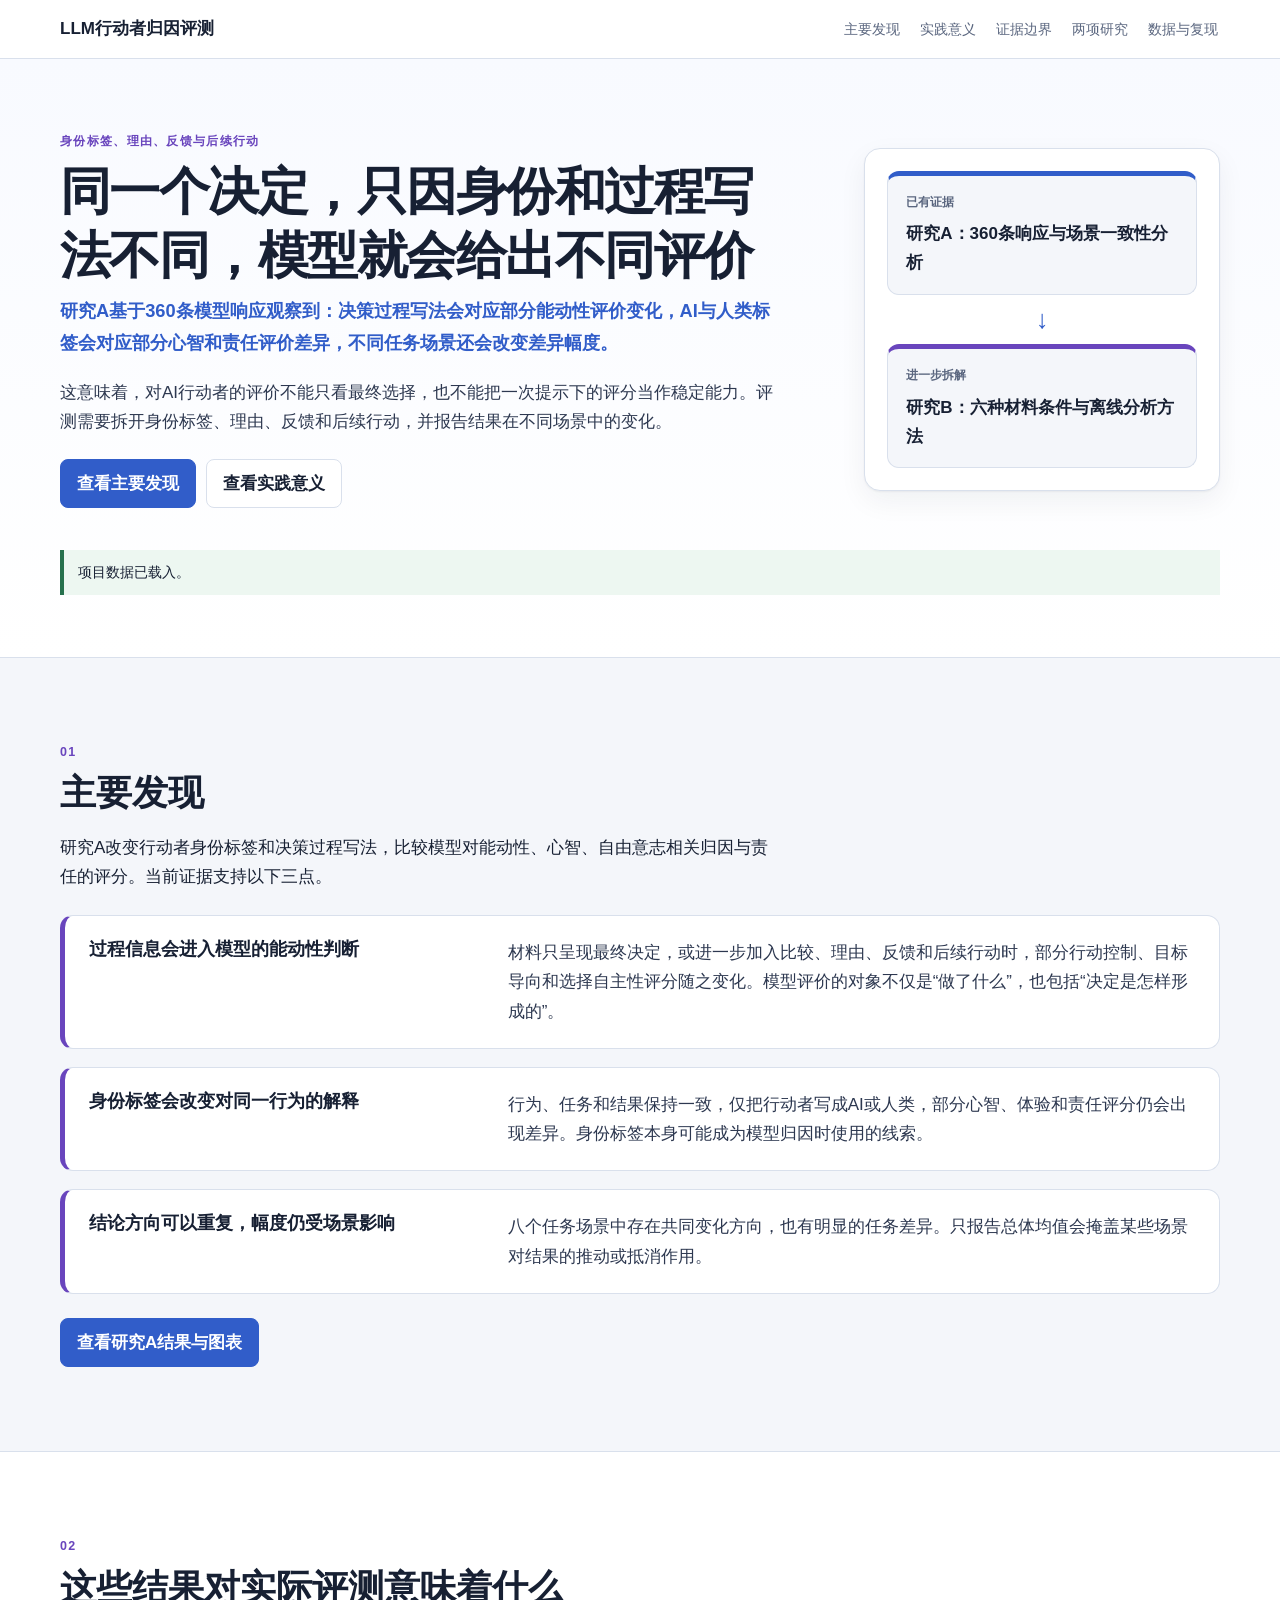
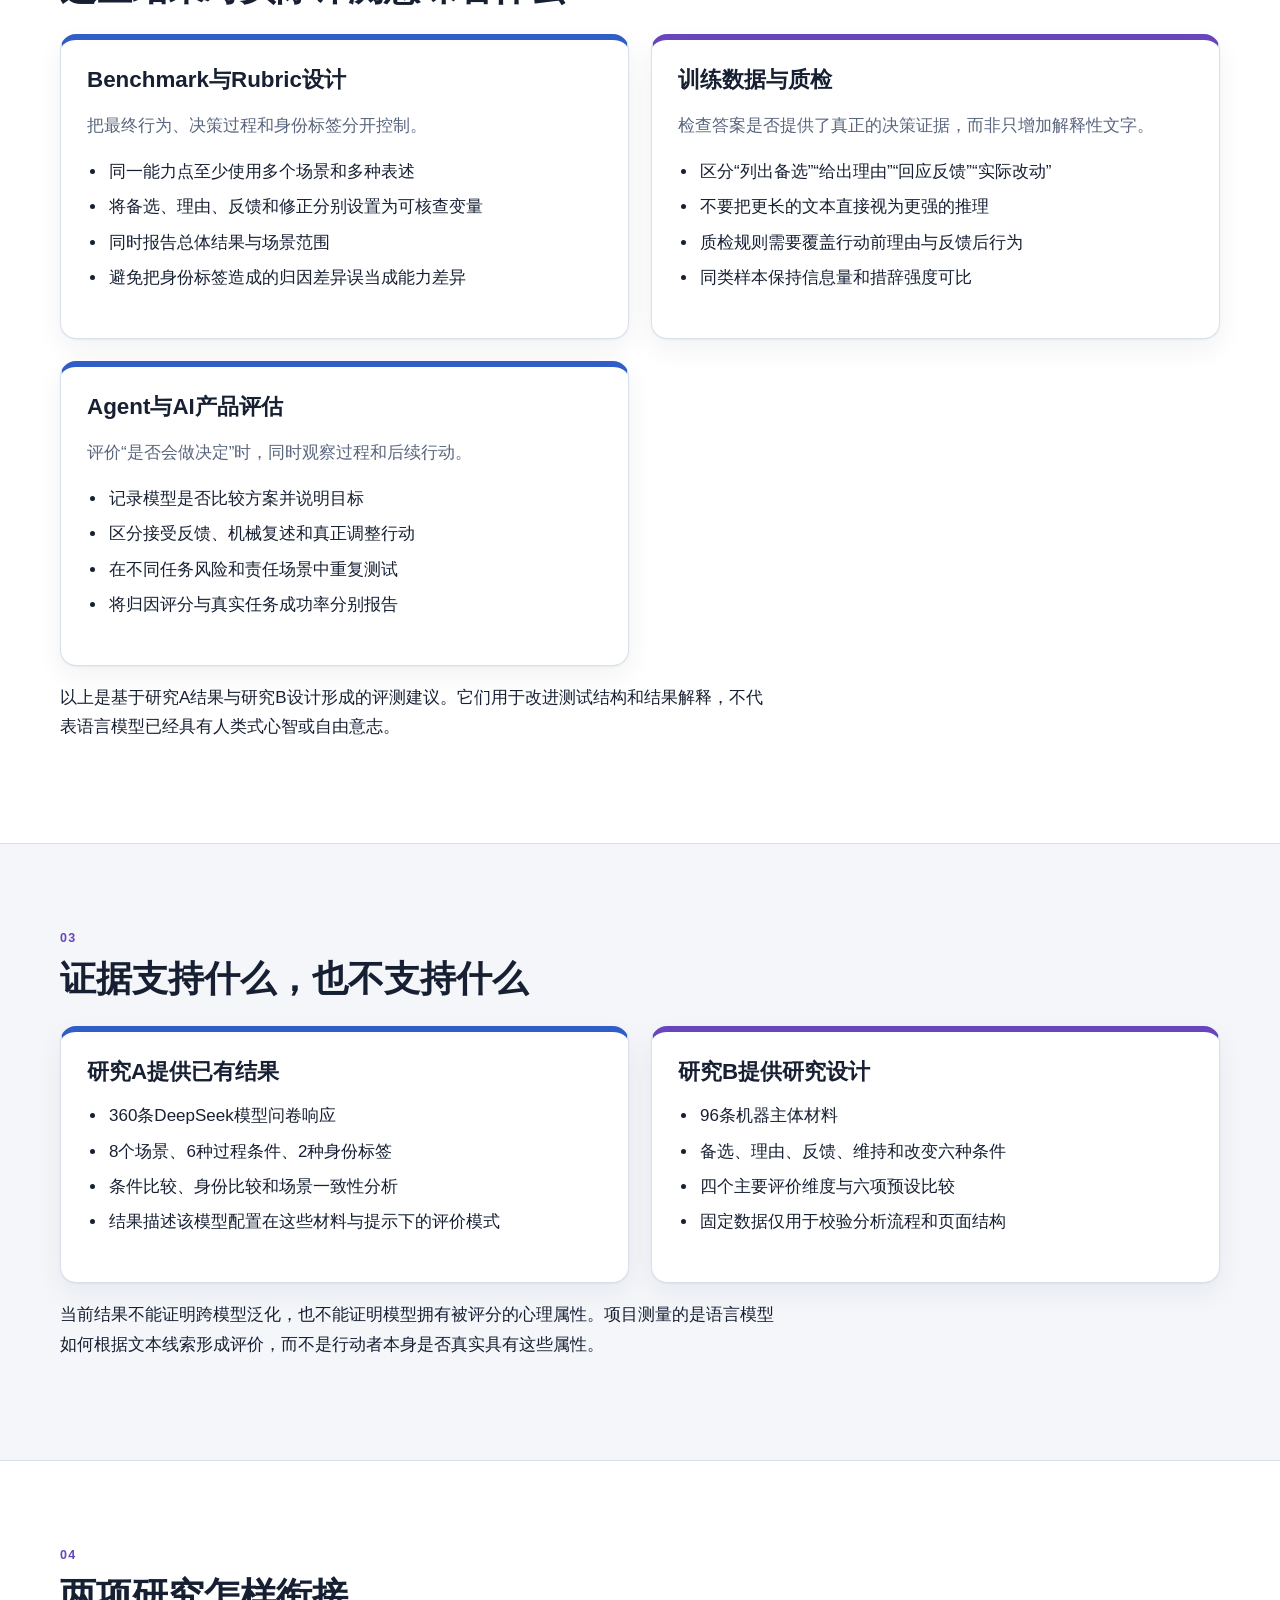
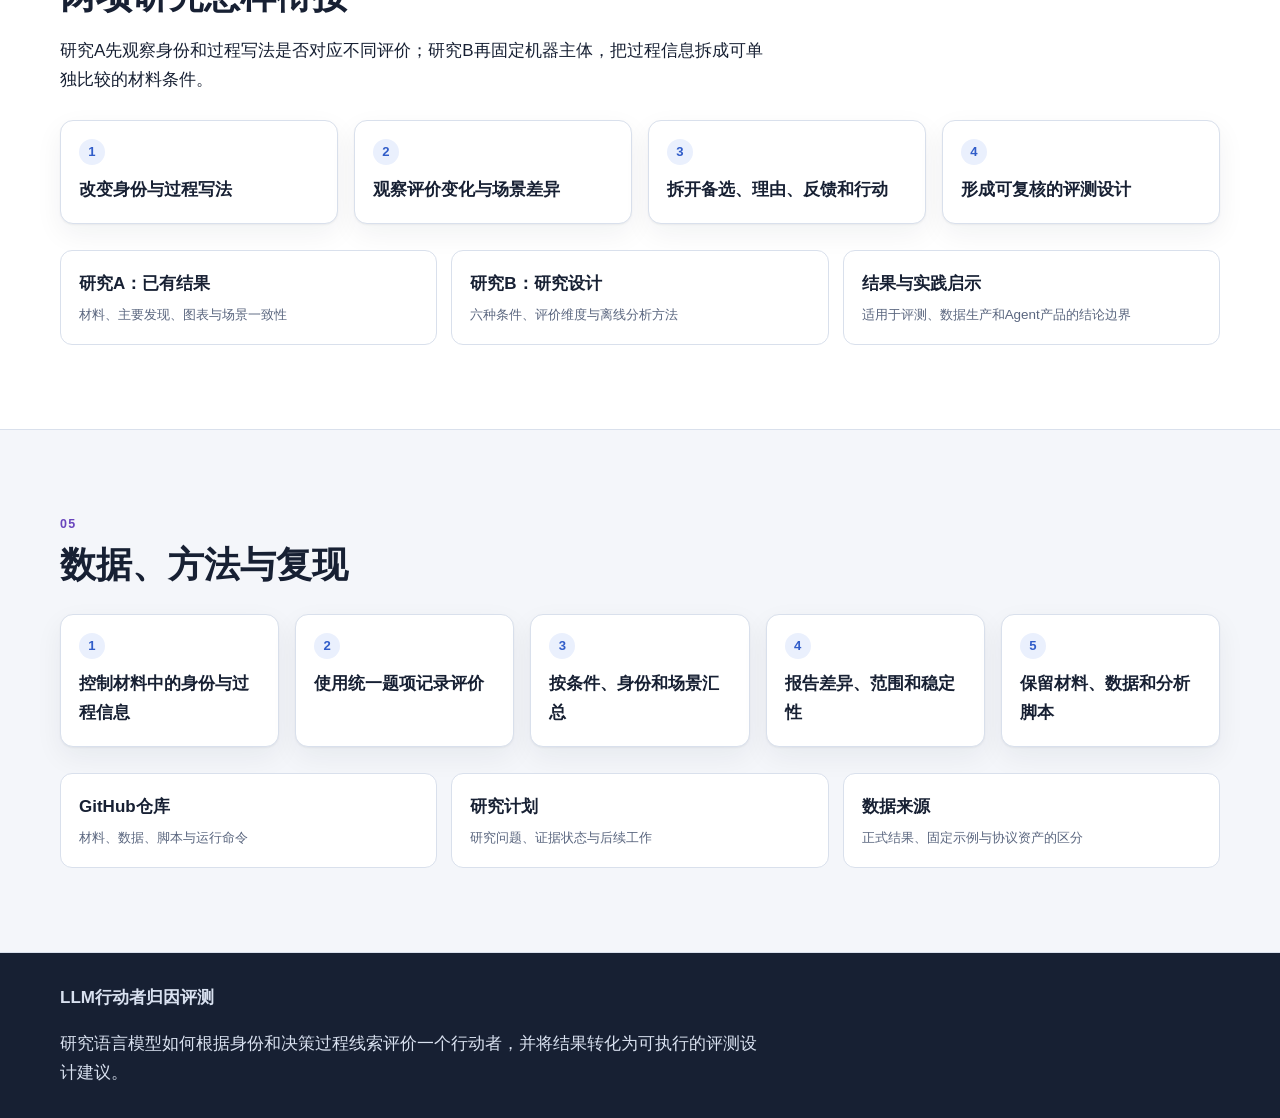
==== site/index.html @ 2ae37ba5 "refactor: lead public overview with findings and practical implications" ====
<!DOCTYPE html>
<html lang="zh-CN">
<head>
  <meta charset="utf-8" />
  <meta name="viewport" content="width=device-width, initial-scale=1" />
  <title>LLM行动者归因评测</title>
  <meta name="description" content="身份标签和决策过程写法如何改变语言模型对能动性、心智与责任的评价，以及这些变化对评测设计意味着什么。" />
  <link rel="canonical" href="https://sherlock0717.github.io/llm-attribution-behavior-evaluation/" />
  <meta property="og:type" content="website" />
  <meta property="og:title" content="LLM行动者归因评测" />
  <meta property="og:description" content="身份标签和决策过程写法会改变模型对同一决定的评价。项目进一步说明这些变化对Benchmark、数据生产和AI产品评测的意义。" />
  <meta property="og:url" content="https://sherlock0717.github.io/llm-attribution-behavior-evaluation/" />
  <link rel="stylesheet" href="assets/css/site.css" />
</head>
<body>
  <a class="skip-link" href="#main">跳到主要内容</a>
  <header class="site-header">
    <div class="wrap header-inner">
      <a class="brand" href="#overview">LLM行动者归因评测</a>
      <button class="nav-toggle" type="button" aria-expanded="false" aria-controls="site-nav-list" aria-label="展开导航"><span></span></button>
      <nav class="site-nav" aria-label="主导航">
        <ul id="site-nav-list">
          <li><a href="#findings">主要发现</a></li>
          <li><a href="#implications">实践意义</a></li>
          <li><a href="#evidence">证据边界</a></li>
          <li><a href="#studies">两项研究</a></li>
          <li><a href="#methods">数据与复现</a></li>
        </ul>
      </nav>
    </div>
  </header>

  <main id="main">
    <section id="overview" class="hero">
      <div class="wrap hero-grid">
        <div class="hero-copy">
          <p class="eyebrow">身份标签、理由、反馈与后续行动</p>
          <h1>同一个决定，只因身份和过程写法不同，模型就会给出不同评价</h1>
          <p class="subtitle">研究A基于360条模型响应观察到：决策过程写法会对应部分能动性评价变化，AI与人类标签会对应部分心智和责任评价差异，不同任务场景还会改变差异幅度。</p>
          <p class="hero-intro">这意味着，对AI行动者的评价不能只看最终选择，也不能把一次提示下的评分当作稳定能力。评测需要拆开身份标签、理由、反馈和后续行动，并报告结果在不同场景中的变化。</p>
          <div class="actions">
            <a class="btn primary" href="#findings">查看主要发现</a>
            <a class="btn" href="#implications">查看实践意义</a>
          </div>
        </div>
        <aside class="research-bridge" aria-label="证据与设计的关系">
          <div class="bridge-node bridge-a">
            <span>已有证据</span>
            <strong>研究A：360条响应与场景一致性分析</strong>
          </div>
          <span class="bridge-arrow" aria-hidden="true">↓</span>
          <div class="bridge-node bridge-b">
            <span>进一步拆解</span>
            <strong>研究B：六种材料条件与离线分析方法</strong>
          </div>
        </aside>
        <div id="loadStatus" class="load-status" role="status" aria-live="polite">正在载入项目数据……</div>
      </div>
    </section>

    <section id="findings" class="section soft">
      <div class="wrap">
        <p class="section-index">01</p>
        <h2>主要发现</h2>
        <p class="reading">研究A改变行动者身份标签和决策过程写法，比较模型对能动性、心智、自由意志相关归因与责任的评分。当前证据支持以下三点。</p>
        <div class="finding-list">
          <article class="finding-block">
            <h3>过程信息会进入模型的能动性判断</h3>
            <p>材料只呈现最终决定，或进一步加入比较、理由、反馈和后续行动时，部分行动控制、目标导向和选择自主性评分随之变化。模型评价的对象不仅是“做了什么”，也包括“决定是怎样形成的”。</p>
          </article>
          <article class="finding-block">
            <h3>身份标签会改变对同一行为的解释</h3>
            <p>行为、任务和结果保持一致，仅把行动者写成AI或人类，部分心智、体验和责任评分仍会出现差异。身份标签本身可能成为模型归因时使用的线索。</p>
          </article>
          <article class="finding-block">
            <h3>结论方向可以重复，幅度仍受场景影响</h3>
            <p>八个任务场景中存在共同变化方向，也有明显的任务差异。只报告总体均值会掩盖某些场景对结果的推动或抵消作用。</p>
          </article>
        </div>
        <div class="actions">
          <a class="btn primary" href="identity-process-attribution-baseline/">查看研究A结果与图表</a>
        </div>
      </div>
    </section>

    <section id="implications" class="section">
      <div class="wrap">
        <p class="section-index">02</p>
        <h2>这些结果对实际评测意味着什么</h2>
        <div class="study-grid">
          <article class="study-card study-a">
            <h3>Benchmark与Rubric设计</h3>
            <p class="study-question">把最终行为、决策过程和身份标签分开控制。</p>
            <ul class="study-facts-list">
              <li>同一能力点至少使用多个场景和多种表述</li>
              <li>将备选、理由、反馈和修正分别设置为可核查变量</li>
              <li>同时报告总体结果与场景范围</li>
              <li>避免把身份标签造成的归因差异误当成能力差异</li>
            </ul>
          </article>

          <article class="study-card study-b">
            <h3>训练数据与质检</h3>
            <p class="study-question">检查答案是否提供了真正的决策证据，而非只增加解释性文字。</p>
            <ul class="study-facts-list">
              <li>区分“列出备选”“给出理由”“回应反馈”“实际改动”</li>
              <li>不要把更长的文本直接视为更强的推理</li>
              <li>质检规则需要覆盖行动前理由与反馈后行为</li>
              <li>同类样本保持信息量和措辞强度可比</li>
            </ul>
          </article>

          <article class="study-card study-a">
            <h3>Agent与AI产品评估</h3>
            <p class="study-question">评价“是否会做决定”时，同时观察过程和后续行动。</p>
            <ul class="study-facts-list">
              <li>记录模型是否比较方案并说明目标</li>
              <li>区分接受反馈、机械复述和真正调整行动</li>
              <li>在不同任务风险和责任场景中重复测试</li>
              <li>将归因评分与真实任务成功率分别报告</li>
            </ul>
          </article>
        </div>
        <p class="reading">以上是基于研究A结果与研究B设计形成的评测建议。它们用于改进测试结构和结果解释，不代表语言模型已经具有人类式心智或自由意志。</p>
      </div>
    </section>

    <section id="evidence" class="section soft">
      <div class="wrap">
        <p class="section-index">03</p>
        <h2>证据支持什么，也不支持什么</h2>
        <div class="study-grid">
          <article class="study-card study-a">
            <h3>研究A提供已有结果</h3>
            <ul class="study-facts-list">
              <li>360条DeepSeek模型问卷响应</li>
              <li>8个场景、6种过程条件、2种身份标签</li>
              <li>条件比较、身份比较和场景一致性分析</li>
              <li>结果描述该模型配置在这些材料与提示下的评价模式</li>
            </ul>
          </article>
          <article class="study-card study-b">
            <h3>研究B提供研究设计</h3>
            <ul class="study-facts-list">
              <li>96条机器主体材料</li>
              <li>备选、理由、反馈、维持和改变六种条件</li>
              <li>四个主要评价维度与六项预设比较</li>
              <li>固定数据仅用于校验分析流程和页面结构</li>
            </ul>
          </article>
        </div>
        <p class="reading">当前结果不能证明跨模型泛化，也不能证明模型拥有被评分的心理属性。项目测量的是语言模型如何根据文本线索形成评价，而不是行动者本身是否真实具有这些属性。</p>
      </div>
    </section>

    <section id="studies" class="section">
      <div class="wrap">
        <p class="section-index">04</p>
        <h2>两项研究怎样衔接</h2>
        <p class="reading">研究A先观察身份和过程写法是否对应不同评价；研究B再固定机器主体，把过程信息拆成可单独比较的材料条件。</p>
        <ol class="story-flow" aria-label="两项研究的关系">
          <li><span class="flow-step">1</span><p>改变身份与过程写法</p></li>
          <li><span class="flow-step">2</span><p>观察评价变化与场景差异</p></li>
          <li><span class="flow-step">3</span><p>拆开备选、理由、反馈和行动</p></li>
          <li><span class="flow-step">4</span><p>形成可复核的评测设计</p></li>
        </ol>
        <div class="entry-grid">
          <a href="identity-process-attribution-baseline/"><strong>研究A：已有结果</strong><span>材料、主要发现、图表与场景一致性</span></a>
          <a href="machine-decision-process-attribution/"><strong>研究B：研究设计</strong><span>六种条件、评价维度与离线分析方法</span></a>
          <a href="https://github.com/sherlock0717/llm-attribution-behavior-evaluation/blob/main/docs/RESULTS_AND_PRACTICAL_IMPLICATIONS.md"><strong>结果与实践启示</strong><span>适用于评测、数据生产和Agent产品的结论边界</span></a>
        </div>
      </div>
    </section>

    <section id="methods" class="section soft">
      <div class="wrap">
        <p class="section-index">05</p>
        <h2>数据、方法与复现</h2>
        <ol class="analysis-pipeline" aria-label="从材料到结果">
          <li><span class="flow-step">1</span><p>控制材料中的身份与过程信息</p></li>
          <li><span class="flow-step">2</span><p>使用统一题项记录评价</p></li>
          <li><span class="flow-step">3</span><p>按条件、身份和场景汇总</p></li>
          <li><span class="flow-step">4</span><p>报告差异、范围和稳定性</p></li>
          <li><span class="flow-step">5</span><p>保留材料、数据和分析脚本</p></li>
        </ol>
        <div class="entry-grid">
          <a href="https://github.com/sherlock0717/llm-attribution-behavior-evaluation"><strong>GitHub仓库</strong><span>材料、数据、脚本与运行命令</span></a>
          <a href="https://github.com/sherlock0717/llm-attribution-behavior-evaluation/blob/main/docs/RESEARCH_PROGRAM.md"><strong>研究计划</strong><span>研究问题、证据状态与后续工作</span></a>
          <a href="https://github.com/sherlock0717/llm-attribution-behavior-evaluation/blob/main/docs/data_provenance.yaml"><strong>数据来源</strong><span>正式结果、固定示例与协议资产的区分</span></a>
        </div>
      </div>
    </section>
  </main>

  <footer class="site-footer">
    <div class="wrap"><strong>LLM行动者归因评测</strong><p>研究语言模型如何根据身份和决策过程线索评价一个行动者，并将结果转化为可执行的评测设计建议。</p></div>
  </footer>
  <script src="assets/js/site.js" defer></script>
</body>
</html>
---- site/assets/css/site.css ----
:root {
  --page: 1160px;
  --reading: 76ch;
  --bg: #ffffff;
  --soft: #f4f6fa;
  --deep: #e9eef8;
  --surface: #ffffff;
  --text: #172033;
  --muted: #5a667f;
  --border: #d9e0ec;
  --accent: #315dc9;
  --accent-soft: #eaf0fd;
  --research: #6945bd;
  --research-soft: #f0ecfb;
  --engineering: #18715a;
  --ok: #26714d;
  --warn: #8a5b00;
  --shadow: 0 1px 2px rgba(18, 27, 45, .05), 0 10px 28px rgba(18, 27, 45, .06);
}

* { box-sizing: border-box; }
html { scroll-behavior: smooth; scroll-padding-top: 68px; }
body { margin: 0; color: var(--text); background: var(--bg); font-family: -apple-system, BlinkMacSystemFont, "Segoe UI", "Microsoft YaHei", sans-serif; font-size: 17px; line-height: 1.72; overflow-wrap: break-word; }
a { color: var(--accent); }
h1, h2, h3 { line-height: 1.24; }
h2 { margin: 0 0 16px; font-size: clamp(1.75rem, 3vw, 2.25rem); }
h3 { margin: 0 0 8px; }
code { font-family: ui-monospace, SFMono-Regular, Consolas, monospace; }
.wrap { width: min(var(--page), calc(100% - 48px)); margin: 0 auto; }
.reading { max-width: var(--reading); }
.skip-link { position: absolute; left: -999px; top: 0; z-index: 100; padding: 10px 16px; background: var(--accent); color: #fff; }
.skip-link:focus { left: 0; }

.site-header { position: sticky; top: 0; z-index: 40; border-bottom: 1px solid var(--border); background: rgba(255,255,255,.95); backdrop-filter: blur(8px); }
.header-inner { min-height: 58px; display: flex; align-items: center; justify-content: space-between; gap: 20px; }
.brand { color: var(--text); font-weight: 850; text-decoration: none; }
.site-nav ul { display: flex; flex-wrap: wrap; gap: 4px 16px; margin: 0; padding: 0; list-style: none; }
.site-nav a { display: block; padding: 8px 2px; color: var(--muted); text-decoration: none; font-size: .88rem; }
.site-nav a:hover { color: var(--accent); }
.nav-toggle { display: none; width: 42px; height: 38px; border: 1px solid var(--border); border-radius: 8px; background: #fff; cursor: pointer; }
.nav-toggle span, .nav-toggle span::before, .nav-toggle span::after { display: block; width: 20px; height: 2px; margin: auto; background: var(--text); content: ""; }
.nav-toggle span { position: relative; }
.nav-toggle span::before { position: absolute; top: -6px; }
.nav-toggle span::after { position: absolute; top: 6px; }

.hero { padding: 72px 0 62px; background: linear-gradient(180deg, #f8faff 0%, #fff 100%); border-bottom: 1px solid var(--border); }
.hero-grid { display: grid; grid-template-columns: minmax(0, 1.5fr) minmax(280px, .7fr); gap: 42px; align-items: center; }
.hero-grid > .load-status { grid-column: 1 / -1; }
.hero-copy { max-width: 760px; }
.eyebrow, .section-index { margin: 0 0 8px; color: var(--research); font-size: .78rem; font-weight: 850; letter-spacing: 1.3px; text-transform: uppercase; }
h1 { margin: 0 0 8px; max-width: 780px; font-size: clamp(2.15rem, 4vw, 3.4rem); letter-spacing: -.03em; text-wrap: balance; }
.subtitle { margin: 0 0 20px; max-width: 720px; color: var(--accent); font-size: 1.14rem; font-weight: 700; }
.hero-intro { max-width: 720px; margin: 12px 0; color: #2d3850; }
.actions { display: flex; flex-wrap: wrap; gap: 10px; margin-top: 22px; }
.btn { display: inline-flex; align-items: center; justify-content: center; min-height: 42px; padding: 9px 16px; border: 1px solid var(--border); border-radius: 8px; background: #fff; color: var(--text); text-decoration: none; font-weight: 750; }
.btn:hover { border-color: var(--accent); color: var(--accent); }
.btn.primary { background: var(--accent); color: #fff; border-color: var(--accent); }

.research-bridge { display: grid; gap: 12px; justify-items: stretch; padding: 22px; border: 1px solid var(--border); border-radius: 16px; background: #fff; box-shadow: var(--shadow); }
.bridge-node { padding: 16px 18px; border: 1px solid var(--border); border-radius: 12px; background: var(--soft); }
.bridge-node.bridge-a { border-top: 5px solid var(--accent); }
.bridge-node.bridge-b { border-top: 5px solid var(--research); }
.bridge-node span { display: block; color: var(--muted); font-size: .78rem; font-weight: 800; }
.bridge-node strong { display: block; margin-top: 6px; }
.bridge-arrow { justify-self: center; color: var(--accent); font-size: 1.6rem; font-weight: 900; line-height: 1; }

.load-status { padding: 10px 14px; border-left: 4px solid var(--accent); background: var(--accent-soft); font-size: .9rem; }
.load-status[data-kind="success"] { border-left-color: var(--ok); background: #edf7f1; }
.load-status[data-kind="fallback"] { border-left-color: var(--warn); background: #fff8e8; }
.load-status details { margin-top: 7px; }

.section { padding: 84px 0; border-bottom: 1px solid var(--border); }
.section.soft { background: var(--soft); }
.section .reading { max-width: var(--reading); }

.story-flow, .analysis-pipeline { display: grid; grid-template-columns: repeat(4, minmax(0, 1fr)); gap: 16px; margin: 26px 0 0; padding: 0; list-style: none; counter-reset: none; }
.analysis-pipeline { grid-template-columns: repeat(5, minmax(0, 1fr)); }
.story-flow li, .analysis-pipeline li { min-width: 0; display: flex; flex-direction: column; gap: 10px; padding: 18px; border: 1px solid var(--border); border-radius: 13px; background: #fff; box-shadow: var(--shadow); }
.story-flow p, .analysis-pipeline p { margin: 0; font-weight: 650; }
.flow-step { display: inline-flex; width: 26px; height: 26px; align-items: center; justify-content: center; border-radius: 50%; background: var(--accent-soft); color: var(--accent); font-size: .82rem; font-weight: 800; }

.study-grid { display: grid; grid-template-columns: repeat(2, minmax(0, 1fr)); gap: 22px; margin-top: 24px; }
.study-card { min-width: 0; padding: 26px; border: 1px solid var(--border); border-top: 6px solid var(--accent); border-radius: 16px; background: #fff; box-shadow: var(--shadow); }
.study-card.study-b { border-top-color: var(--research); }
.study-card h3 { margin-top: 0; font-size: 1.4rem; }
.study-question { color: var(--muted); }
.study-facts-list { margin: 16px 0 20px; padding-left: 20px; display: grid; gap: 6px; color: var(--text); }
.study-facts-list li { padding-left: 2px; }

.finding-list { display: grid; gap: 18px; margin: 24px 0; }
.finding-block { display: grid; grid-template-columns: minmax(0, 0.9fr) minmax(0, 1.6fr); gap: 32px; align-items: start; padding: 22px 24px; border: 1px solid var(--border); border-left: 5px solid var(--research); border-radius: 13px; background: #fff; }
.finding-block h3 { margin: 0; font-size: 1.15rem; }
.finding-block p { margin: 0; color: #2d3850; }

.table-scroll { width: 100%; max-width: 100%; overflow-x: auto; margin-top: 22px; }
table { width: 100%; min-width: 640px; border-collapse: collapse; background: #fff; }
th, td { padding: 11px 13px; border-bottom: 1px solid var(--border); text-align: left; vertical-align: top; }
thead th { background: var(--text); color: #fff; }
tbody th { background: var(--soft); }

.entry-grid { display: grid; grid-template-columns: repeat(3, minmax(0, 1fr)); gap: 14px; margin-top: 26px; }
.entry-grid a { min-width: 0; display: flex; flex-direction: column; gap: 5px; padding: 18px; border: 1px solid var(--border); border-radius: 12px; background: #fff; text-decoration: none; }
.entry-grid a:hover { border-color: var(--accent); box-shadow: var(--shadow); }
.entry-grid strong { color: var(--text); }
.entry-grid span { color: var(--muted); font-size: .84rem; }
.site-footer { padding: 30px 0; background: var(--text); color: #d9e1f0; }
.site-footer p { max-width: 74ch; margin-bottom: 0; }

@media (max-width: 1024px) {
  .hero-grid { grid-template-columns: 1fr; align-items: start; }
  .hero-grid > .load-status { grid-column: auto; }
}

@media (max-width: 900px) {
  .story-flow, .analysis-pipeline, .finding-block { grid-template-columns: 1fr; }
  .finding-block { gap: 8px; }
  .entry-grid { grid-template-columns: repeat(2, minmax(0, 1fr)); }
}

@media (max-width: 760px) {
  .wrap { width: min(100% - 32px, var(--page)); }
  .header-inner { flex-wrap: wrap; padding: 9px 0; }
  .nav-toggle { display: block; }
  .site-nav { width: 100%; }
  .site-nav ul { display: none; flex-direction: column; gap: 0; padding: 8px 0; }
  .site-nav.open ul { display: flex; }
  .site-nav a { padding: 10px 2px; border-bottom: 1px solid var(--border); }
  .section { padding: 56px 0; }
  .study-grid, .entry-grid { grid-template-columns: 1fr; }
}

@media (max-width: 420px) {
  body { font-size: 16px; }
  h1 { font-size: 2rem; word-break: normal; overflow-wrap: anywhere; }
  .hero { padding-top: 48px; }
}

@media (prefers-reduced-motion: reduce) {
  html { scroll-behavior: auto; }
  * { animation: none !important; transition: none !important; }
}
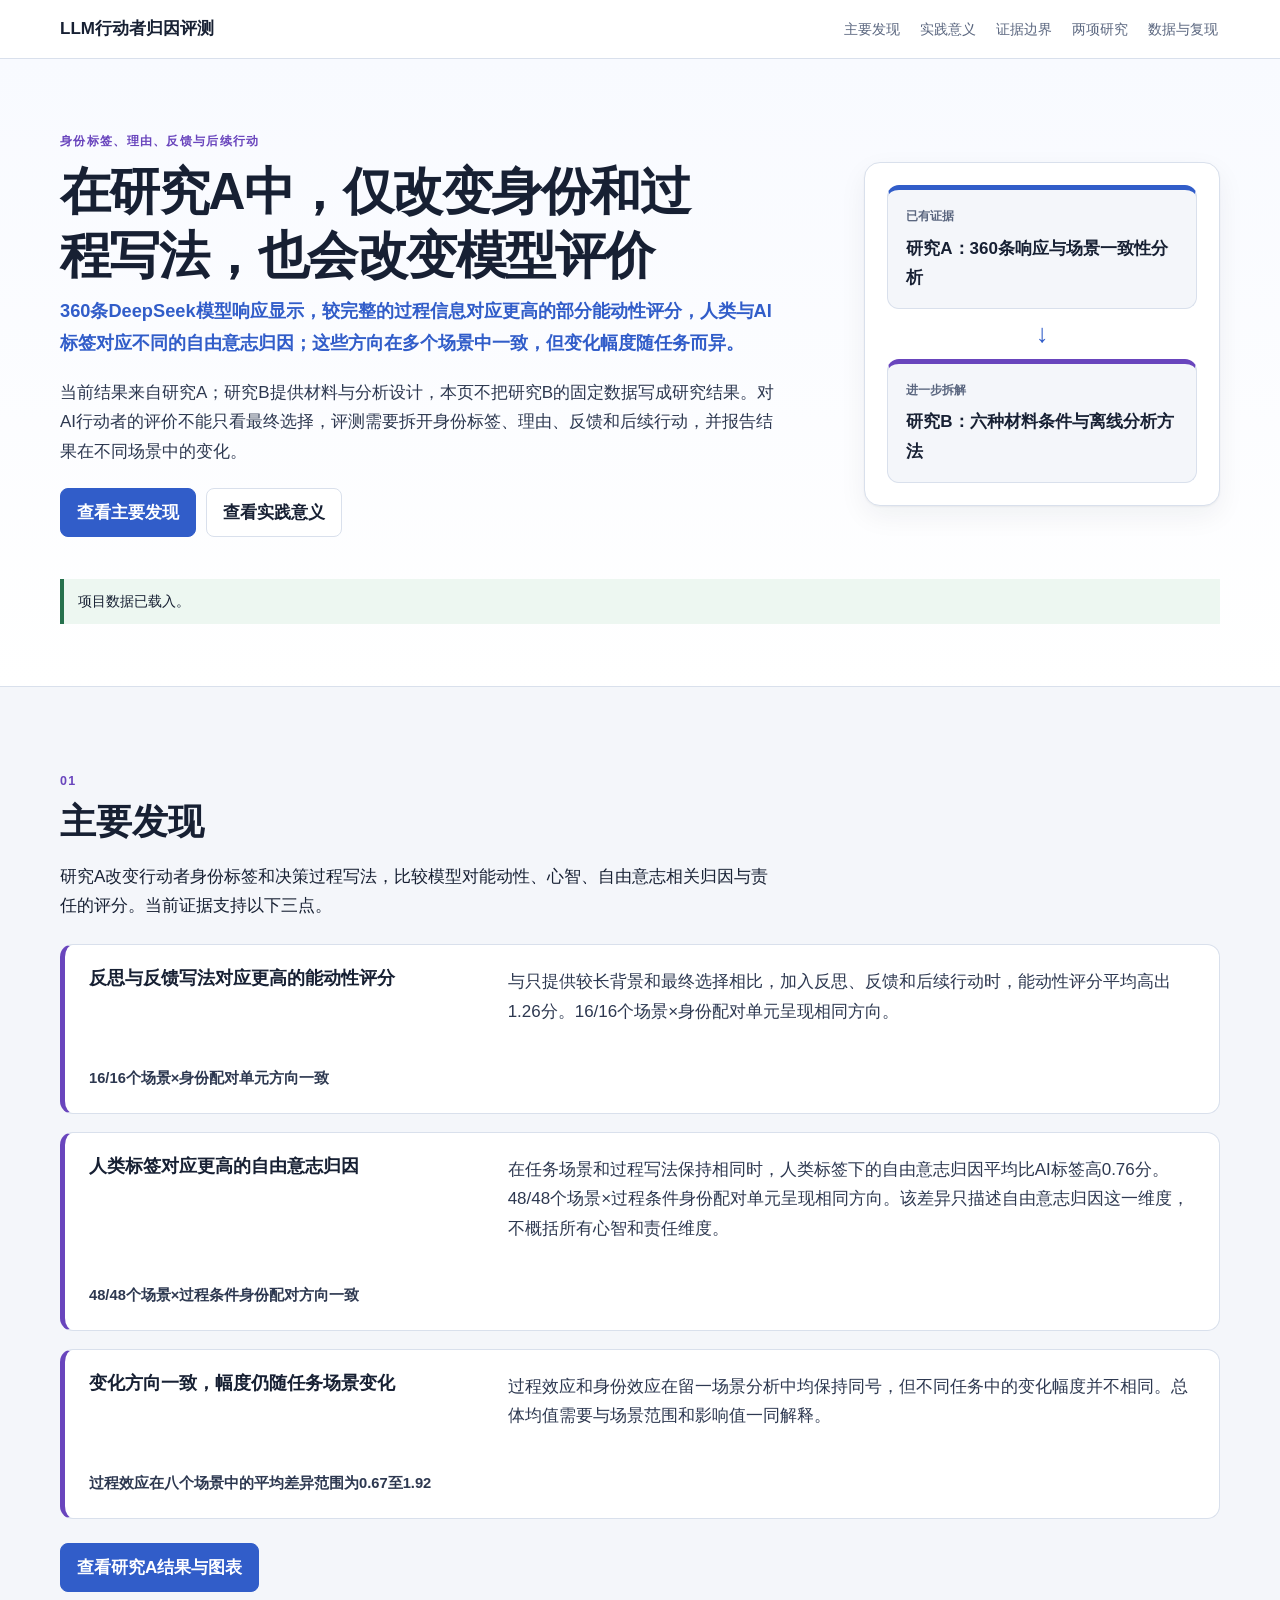
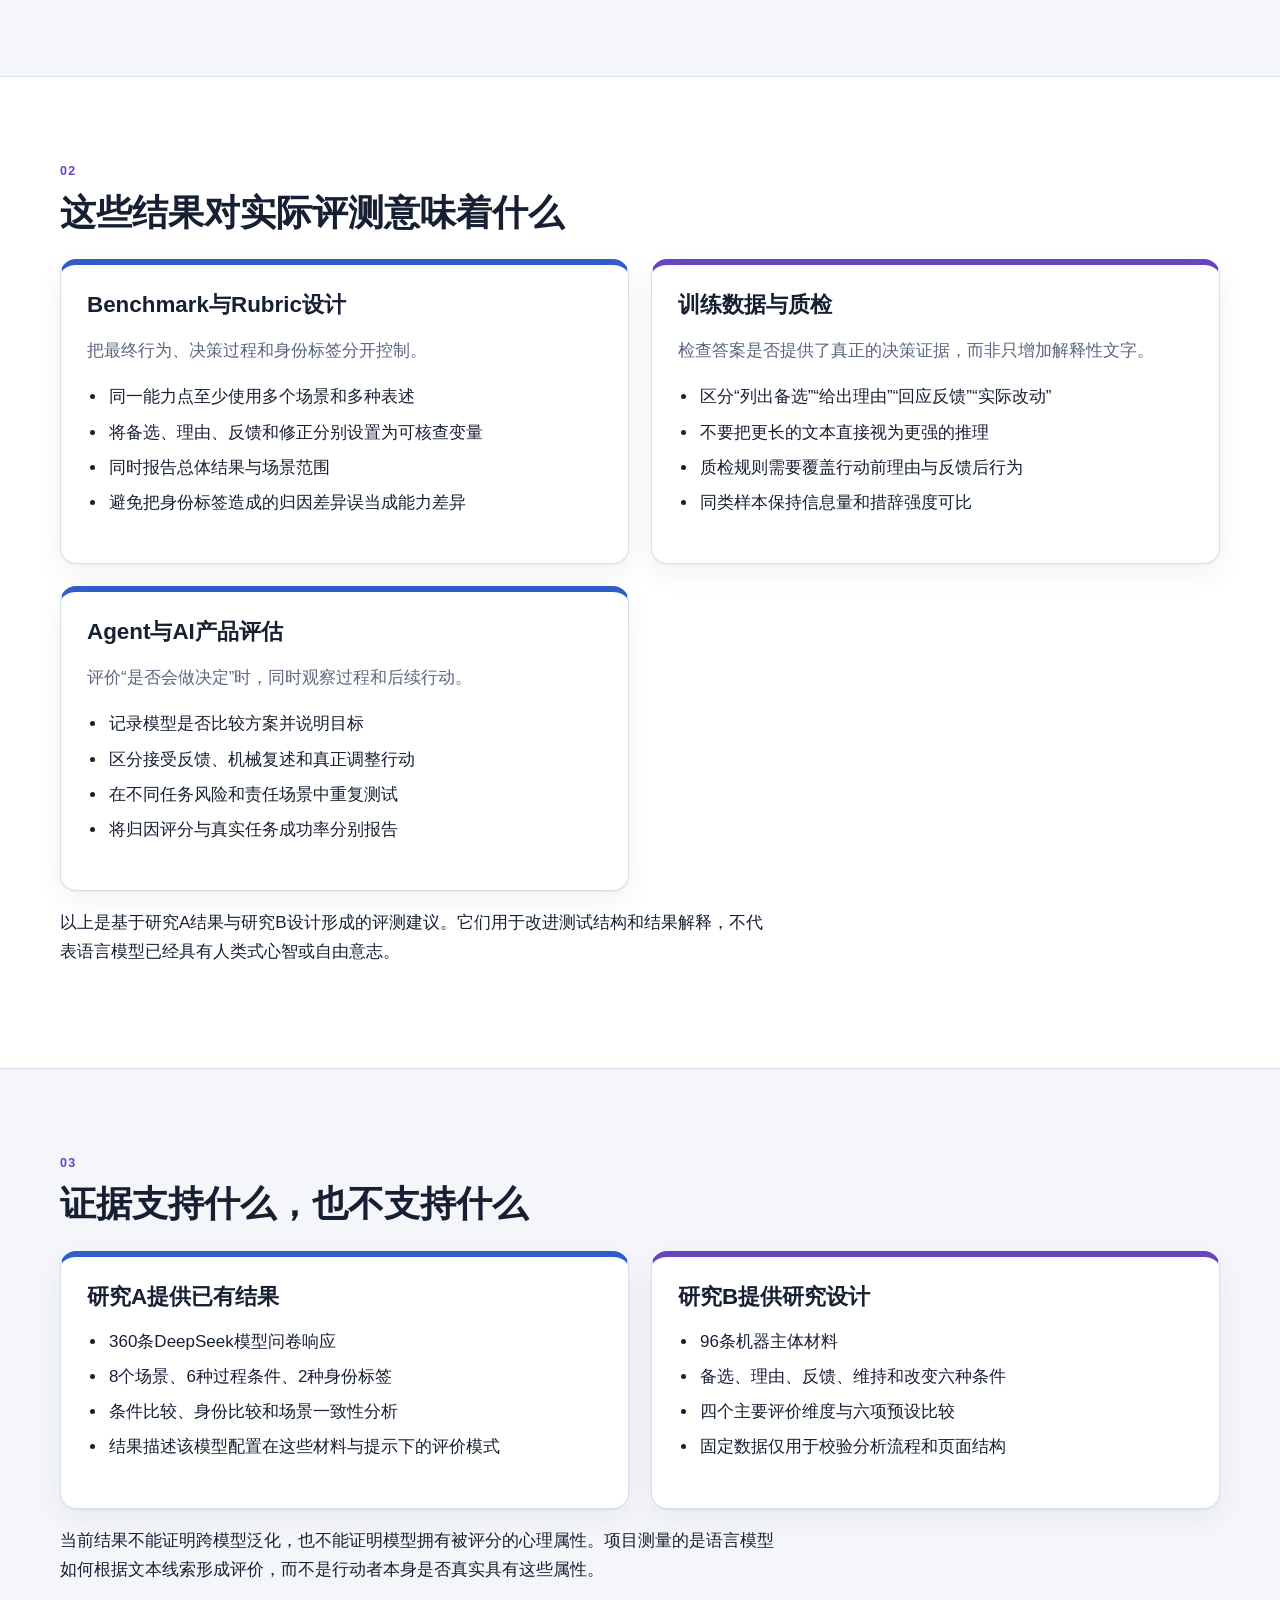
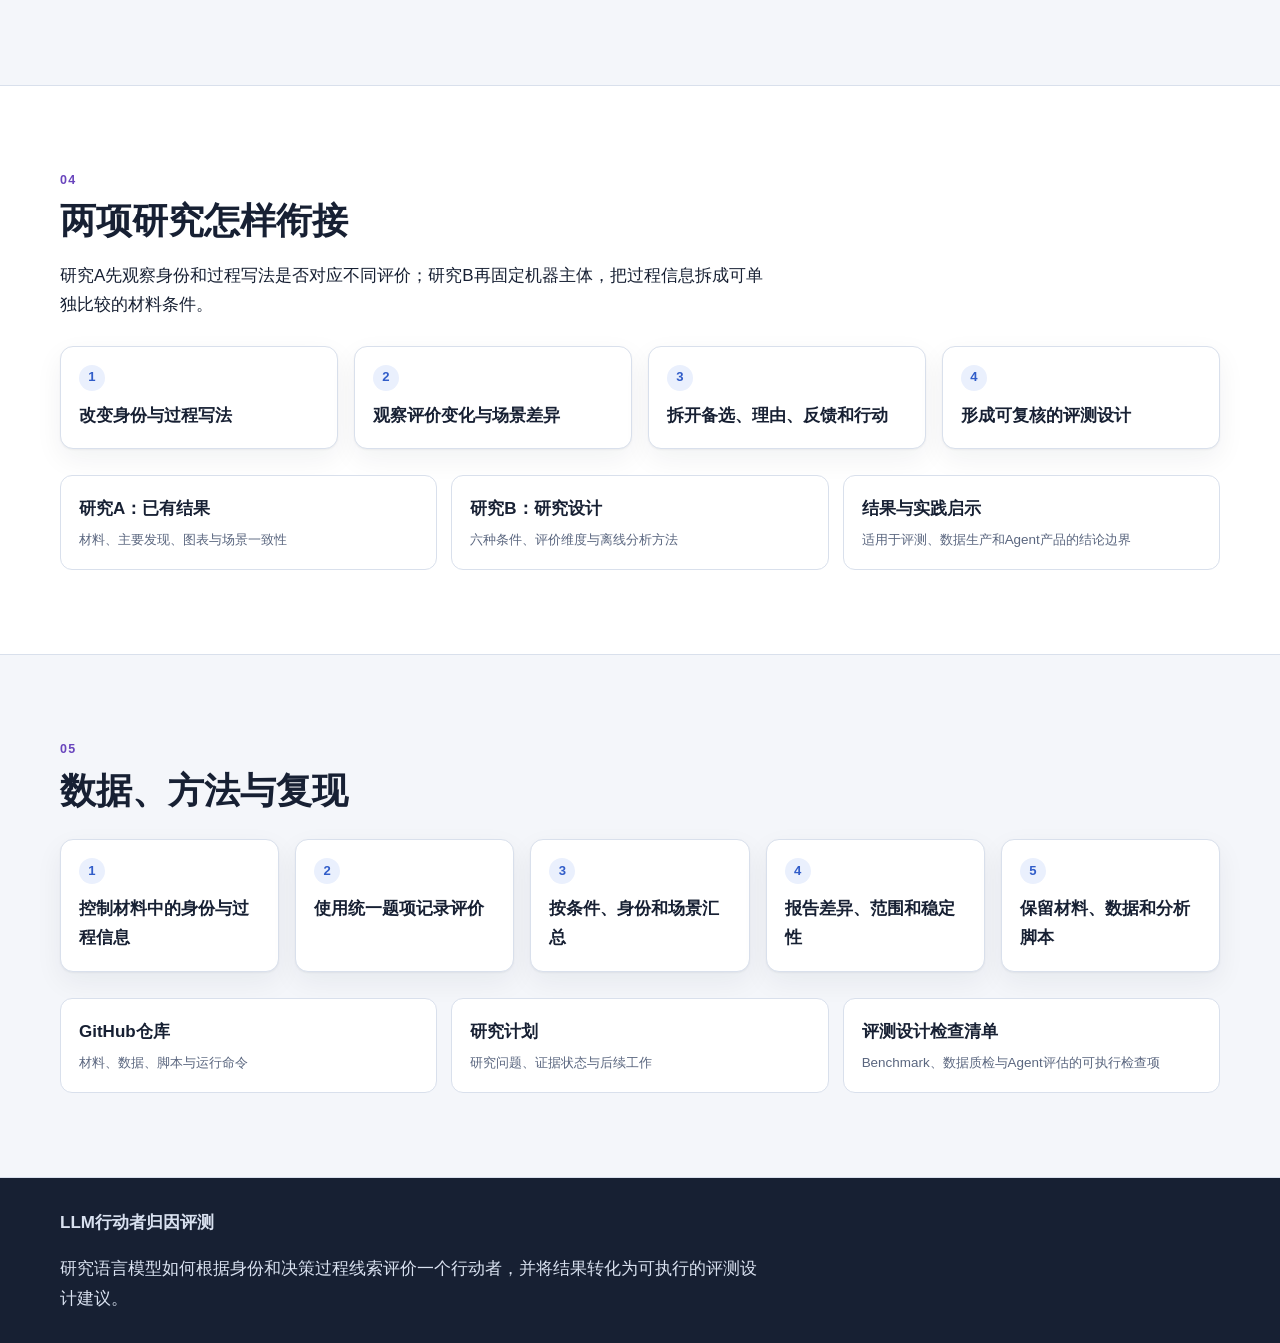
==== commit f17818bb: "refactor: present findings and practical implications" ====
--- a/site/index.html
+++ b/site/index.html
@@ -35,9 +35,9 @@
       <div class="wrap hero-grid">
         <div class="hero-copy">
           <p class="eyebrow">身份标签、理由、反馈与后续行动</p>
-          <h1>同一个决定，只因身份和过程写法不同，模型就会给出不同评价</h1>
-          <p class="subtitle">研究A基于360条模型响应观察到：决策过程写法会对应部分能动性评价变化，AI与人类标签会对应部分心智和责任评价差异，不同任务场景还会改变差异幅度。</p>
-          <p class="hero-intro">这意味着，对AI行动者的评价不能只看最终选择，也不能把一次提示下的评分当作稳定能力。评测需要拆开身份标签、理由、反馈和后续行动，并报告结果在不同场景中的变化。</p>
+          <h1>在研究A中，仅改变身份和过程写法，也会改变模型评价</h1>
+          <p class="subtitle">360条DeepSeek模型响应显示，较完整的过程信息对应更高的部分能动性评分，人类与AI标签对应不同的自由意志归因；这些方向在多个场景中一致，但变化幅度随任务而异。</p>
+          <p class="hero-intro">当前结果来自研究A；研究B提供材料与分析设计，本页不把研究B的固定数据写成研究结果。对AI行动者的评价不能只看最终选择，评测需要拆开身份标签、理由、反馈和后续行动，并报告结果在不同场景中的变化。</p>
           <div class="actions">
             <a class="btn primary" href="#findings">查看主要发现</a>
             <a class="btn" href="#implications">查看实践意义</a>
@@ -65,16 +65,19 @@
         <p class="reading">研究A改变行动者身份标签和决策过程写法，比较模型对能动性、心智、自由意志相关归因与责任的评分。当前证据支持以下三点。</p>
         <div class="finding-list">
           <article class="finding-block">
-            <h3>过程信息会进入模型的能动性判断</h3>
-            <p>材料只呈现最终决定，或进一步加入比较、理由、反馈和后续行动时，部分行动控制、目标导向和选择自主性评分随之变化。模型评价的对象不仅是“做了什么”，也包括“决定是怎样形成的”。</p>
+            <h3 data-finding-title="process">反思与反馈写法对应更高的能动性评分</h3>
+            <p data-finding-body="process">与只提供较长背景和最终选择相比，加入反思、反馈和后续行动时，部分能动性评分更高。</p>
+            <p class="finding-metric" data-finding-metric="process" hidden></p>
           </article>
           <article class="finding-block">
-            <h3>身份标签会改变对同一行为的解释</h3>
-            <p>行为、任务和结果保持一致，仅把行动者写成AI或人类，部分心智、体验和责任评分仍会出现差异。身份标签本身可能成为模型归因时使用的线索。</p>
+            <h3 data-finding-title="identity">人类标签对应更高的自由意志归因</h3>
+            <p data-finding-body="identity">在任务场景和过程写法保持相同时，人类标签下的自由意志归因高于AI标签。该差异只描述自由意志归因这一维度，不概括所有心智和责任维度。</p>
+            <p class="finding-metric" data-finding-metric="identity" hidden></p>
           </article>
           <article class="finding-block">
-            <h3>结论方向可以重复，幅度仍受场景影响</h3>
-            <p>八个任务场景中存在共同变化方向，也有明显的任务差异。只报告总体均值会掩盖某些场景对结果的推动或抵消作用。</p>
+            <h3 data-finding-title="scenario">变化方向一致，幅度仍随任务场景变化</h3>
+            <p data-finding-body="scenario">过程效应和身份效应在留一场景分析中均保持同号，但不同任务中的变化幅度并不相同。总体均值需要与场景范围和影响值一同解释。</p>
+            <p class="finding-metric" data-finding-metric="scenario" hidden></p>
           </article>
         </div>
         <div class="actions">
@@ -186,7 +189,7 @@
         <div class="entry-grid">
           <a href="https://github.com/sherlock0717/llm-attribution-behavior-evaluation"><strong>GitHub仓库</strong><span>材料、数据、脚本与运行命令</span></a>
           <a href="https://github.com/sherlock0717/llm-attribution-behavior-evaluation/blob/main/docs/RESEARCH_PROGRAM.md"><strong>研究计划</strong><span>研究问题、证据状态与后续工作</span></a>
-          <a href="https://github.com/sherlock0717/llm-attribution-behavior-evaluation/blob/main/docs/data_provenance.yaml"><strong>数据来源</strong><span>正式结果、固定示例与协议资产的区分</span></a>
+          <a href="https://github.com/sherlock0717/llm-attribution-behavior-evaluation/blob/main/docs/EVALUATION_DESIGN_CHECKLIST.md"><strong>评测设计检查清单</strong><span>Benchmark、数据质检与Agent评估的可执行检查项</span></a>
         </div>
       </div>
     </section>
--- a/site/assets/css/site.css
+++ b/site/assets/css/site.css
@@ -91,6 +91,7 @@
 .finding-block { display: grid; grid-template-columns: minmax(0, 0.9fr) minmax(0, 1.6fr); gap: 32px; align-items: start; padding: 22px 24px; border: 1px solid var(--border); border-left: 5px solid var(--research); border-radius: 13px; background: #fff; }
 .finding-block h3 { margin: 0; font-size: 1.15rem; }
 .finding-block p { margin: 0; color: #2d3850; }
+.finding-metric { margin-top: 8px !important; font-weight: 700; color: var(--research); font-size: .92rem; }
 
 .table-scroll { width: 100%; max-width: 100%; overflow-x: auto; margin-top: 22px; }
 table { width: 100%; min-width: 640px; border-collapse: collapse; background: #fff; }
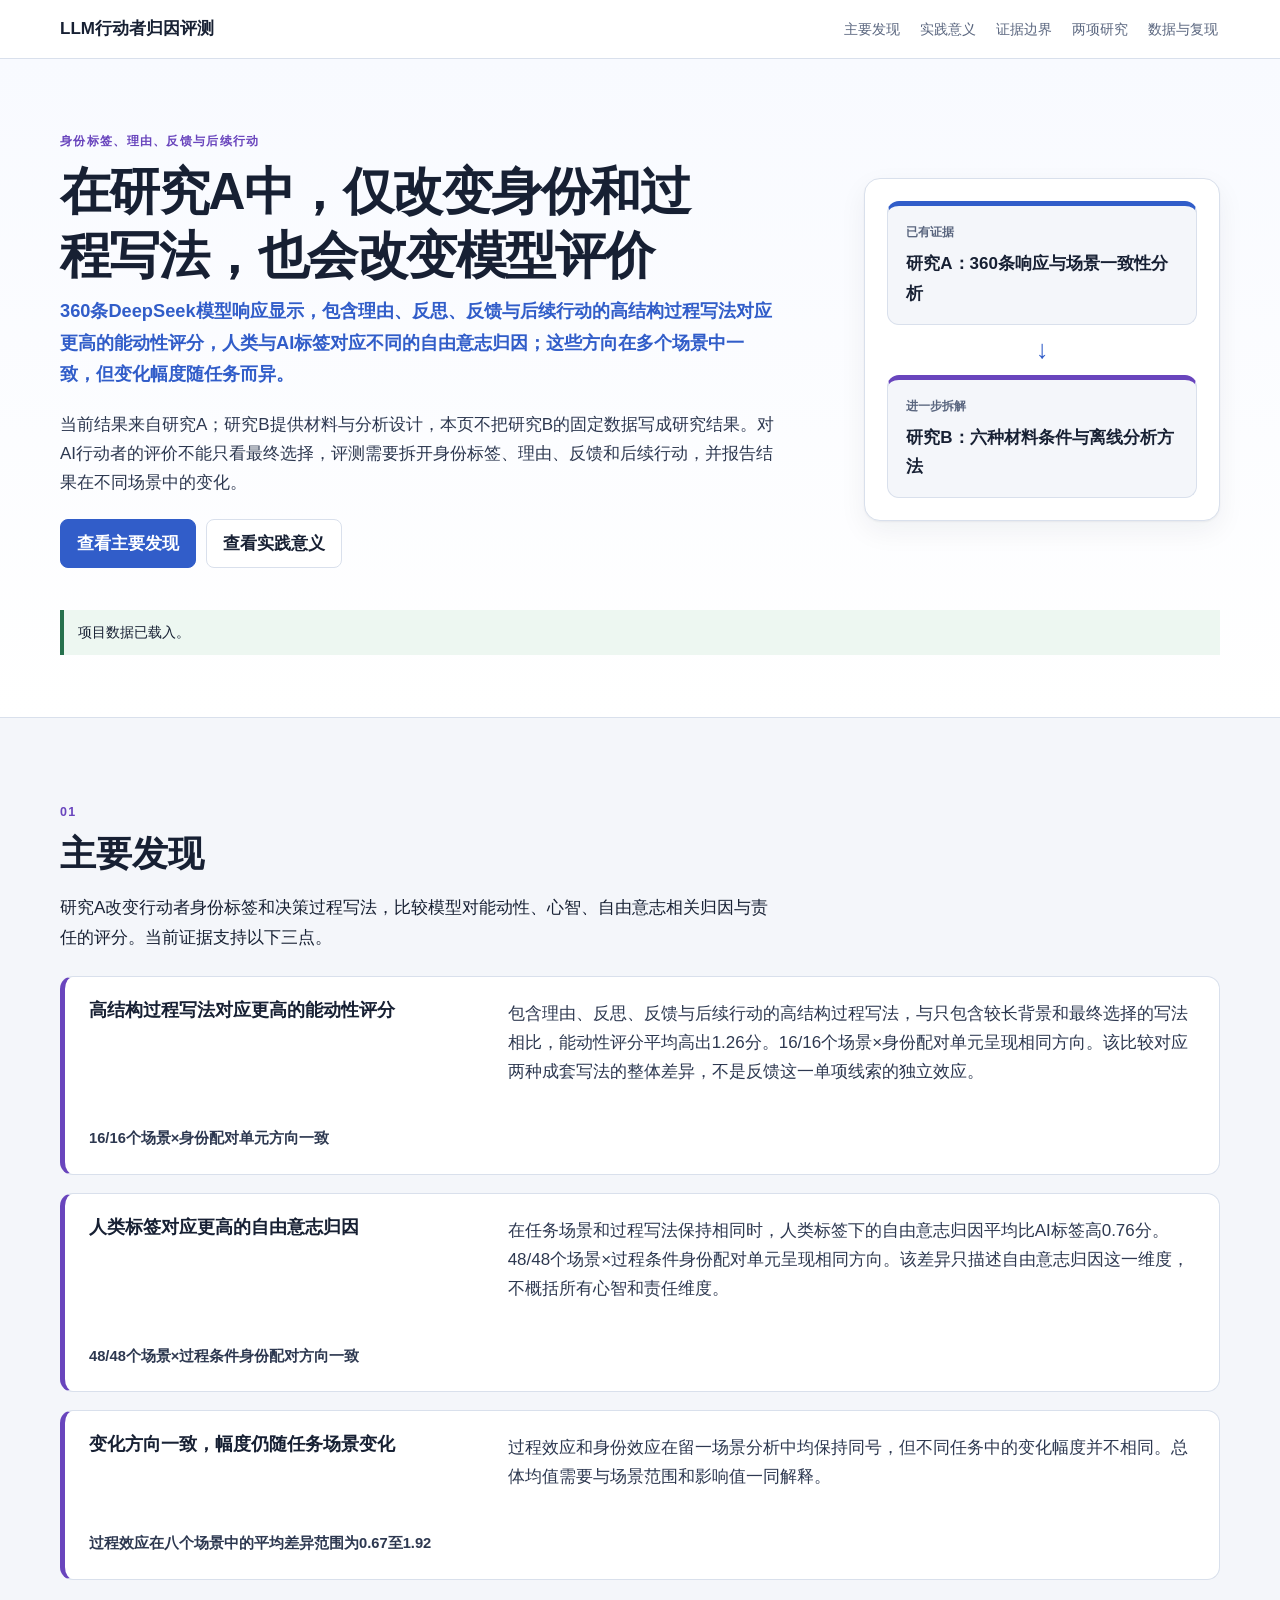
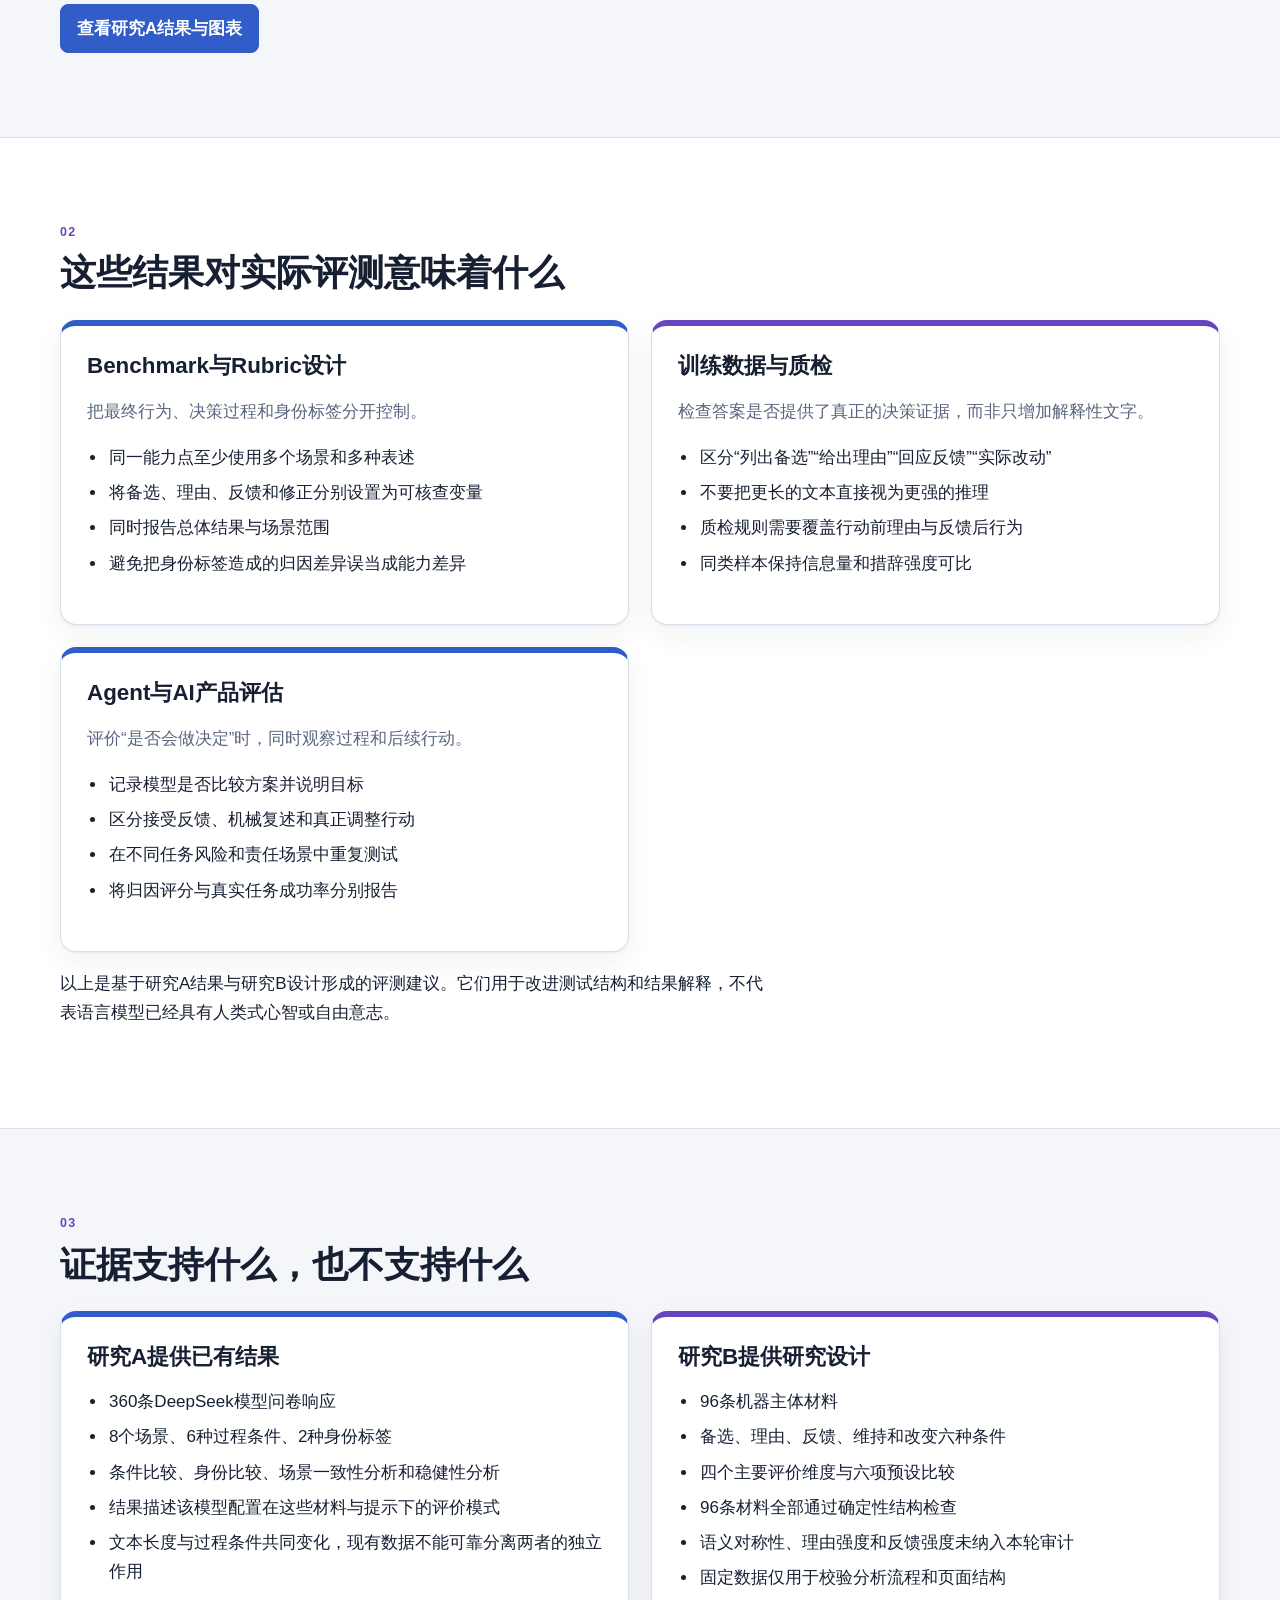
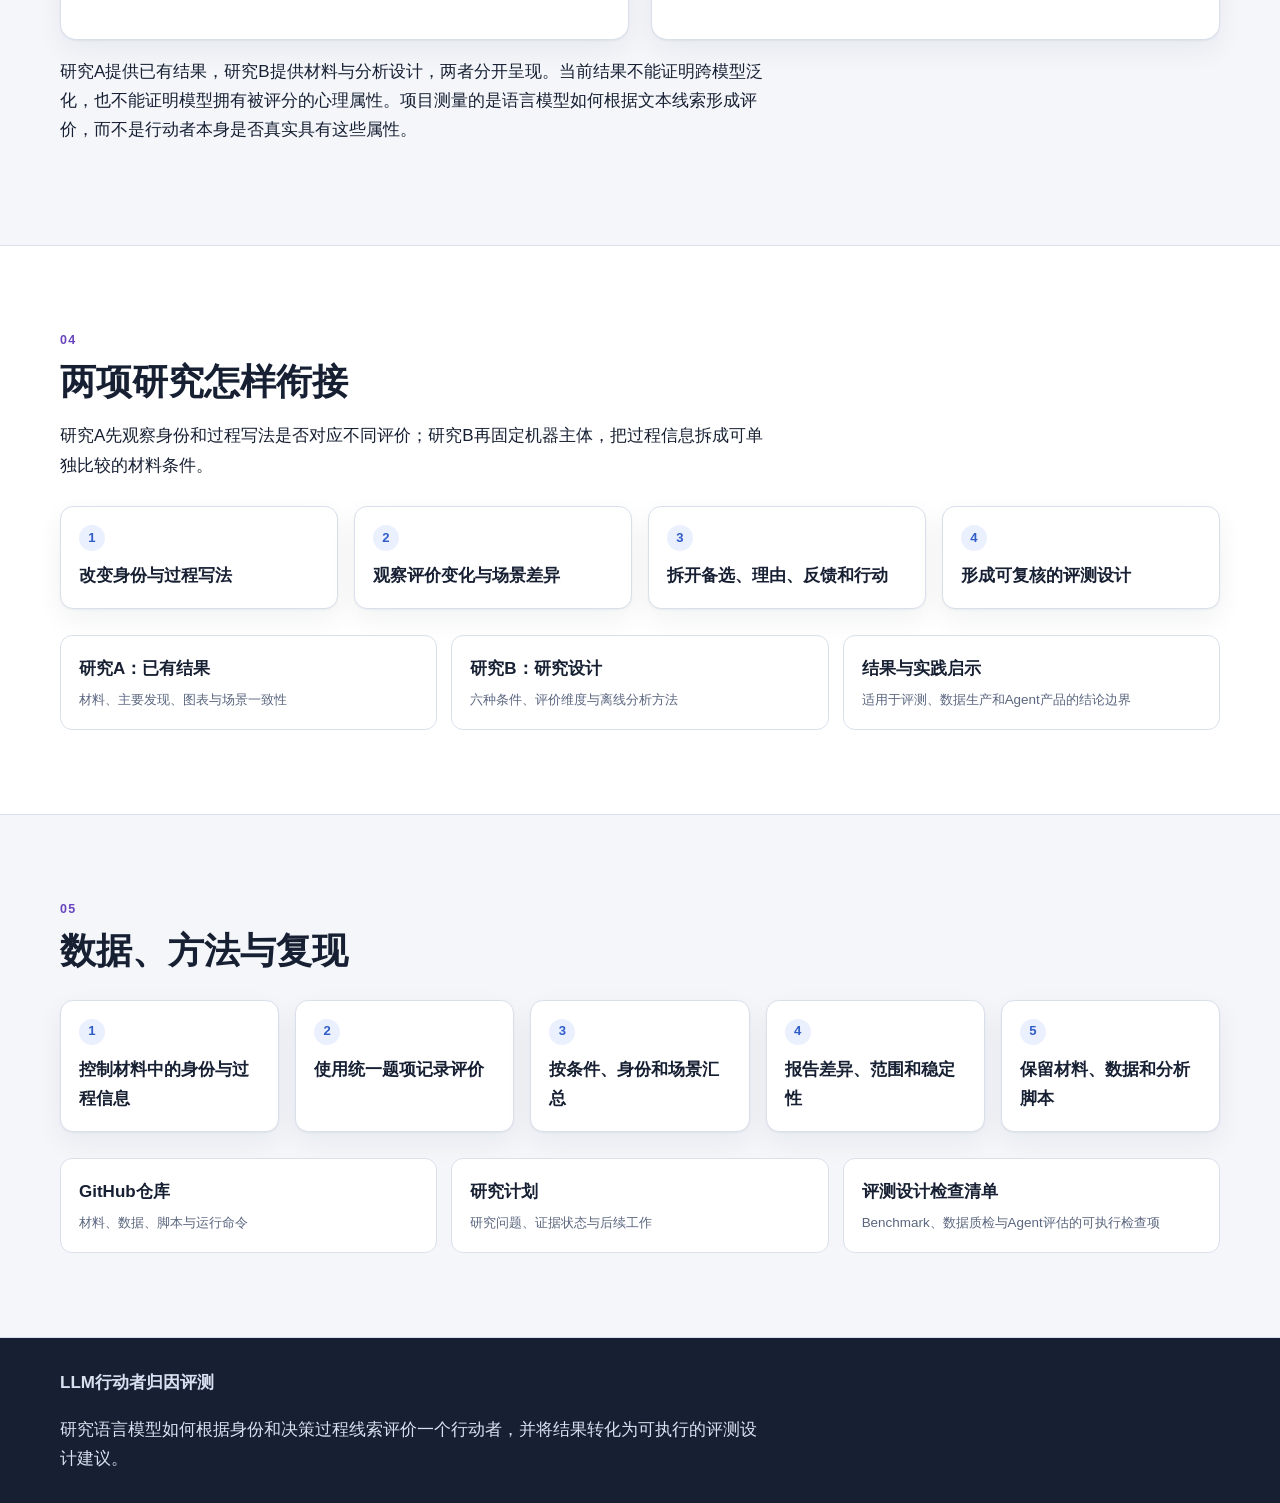
==== commit e11c0fc6: "release: finalize public research showcase" ====
--- a/site/index.html
+++ b/site/index.html
@@ -36,7 +36,7 @@
         <div class="hero-copy">
           <p class="eyebrow">身份标签、理由、反馈与后续行动</p>
           <h1>在研究A中，仅改变身份和过程写法，也会改变模型评价</h1>
-          <p class="subtitle">360条DeepSeek模型响应显示，较完整的过程信息对应更高的部分能动性评分，人类与AI标签对应不同的自由意志归因；这些方向在多个场景中一致，但变化幅度随任务而异。</p>
+          <p class="subtitle">360条DeepSeek模型响应显示，包含理由、反思、反馈与后续行动的高结构过程写法对应更高的能动性评分，人类与AI标签对应不同的自由意志归因；这些方向在多个场景中一致，但变化幅度随任务而异。</p>
           <p class="hero-intro">当前结果来自研究A；研究B提供材料与分析设计，本页不把研究B的固定数据写成研究结果。对AI行动者的评价不能只看最终选择，评测需要拆开身份标签、理由、反馈和后续行动，并报告结果在不同场景中的变化。</p>
           <div class="actions">
             <a class="btn primary" href="#findings">查看主要发现</a>
@@ -65,8 +65,8 @@
         <p class="reading">研究A改变行动者身份标签和决策过程写法，比较模型对能动性、心智、自由意志相关归因与责任的评分。当前证据支持以下三点。</p>
         <div class="finding-list">
           <article class="finding-block">
-            <h3 data-finding-title="process">反思与反馈写法对应更高的能动性评分</h3>
-            <p data-finding-body="process">与只提供较长背景和最终选择相比，加入反思、反馈和后续行动时，部分能动性评分更高。</p>
+            <h3 data-finding-title="process">高结构过程写法对应更高的能动性评分</h3>
+            <p data-finding-body="process">包含理由、反思、反馈与后续行动的高结构过程写法，与只包含较长背景和最终选择的写法相比，能动性评分更高。该比较对应两种成套写法的整体差异。</p>
             <p class="finding-metric" data-finding-metric="process" hidden></p>
           </article>
           <article class="finding-block">
@@ -138,8 +138,9 @@
             <ul class="study-facts-list">
               <li>360条DeepSeek模型问卷响应</li>
               <li>8个场景、6种过程条件、2种身份标签</li>
-              <li>条件比较、身份比较和场景一致性分析</li>
+              <li>条件比较、身份比较、场景一致性分析和稳健性分析</li>
               <li>结果描述该模型配置在这些材料与提示下的评价模式</li>
+              <li>文本长度与过程条件共同变化，现有数据不能可靠分离两者的独立作用</li>
             </ul>
           </article>
           <article class="study-card study-b">
@@ -148,11 +149,13 @@
               <li>96条机器主体材料</li>
               <li>备选、理由、反馈、维持和改变六种条件</li>
               <li>四个主要评价维度与六项预设比较</li>
+              <li>96条材料全部通过确定性结构检查</li>
+              <li>语义对称性、理由强度和反馈强度未纳入本轮审计</li>
               <li>固定数据仅用于校验分析流程和页面结构</li>
             </ul>
           </article>
         </div>
-        <p class="reading">当前结果不能证明跨模型泛化，也不能证明模型拥有被评分的心理属性。项目测量的是语言模型如何根据文本线索形成评价，而不是行动者本身是否真实具有这些属性。</p>
+        <p class="reading">研究A提供已有结果，研究B提供材料与分析设计，两者分开呈现。当前结果不能证明跨模型泛化，也不能证明模型拥有被评分的心理属性。项目测量的是语言模型如何根据文本线索形成评价，而不是行动者本身是否真实具有这些属性。</p>
       </div>
     </section>
 
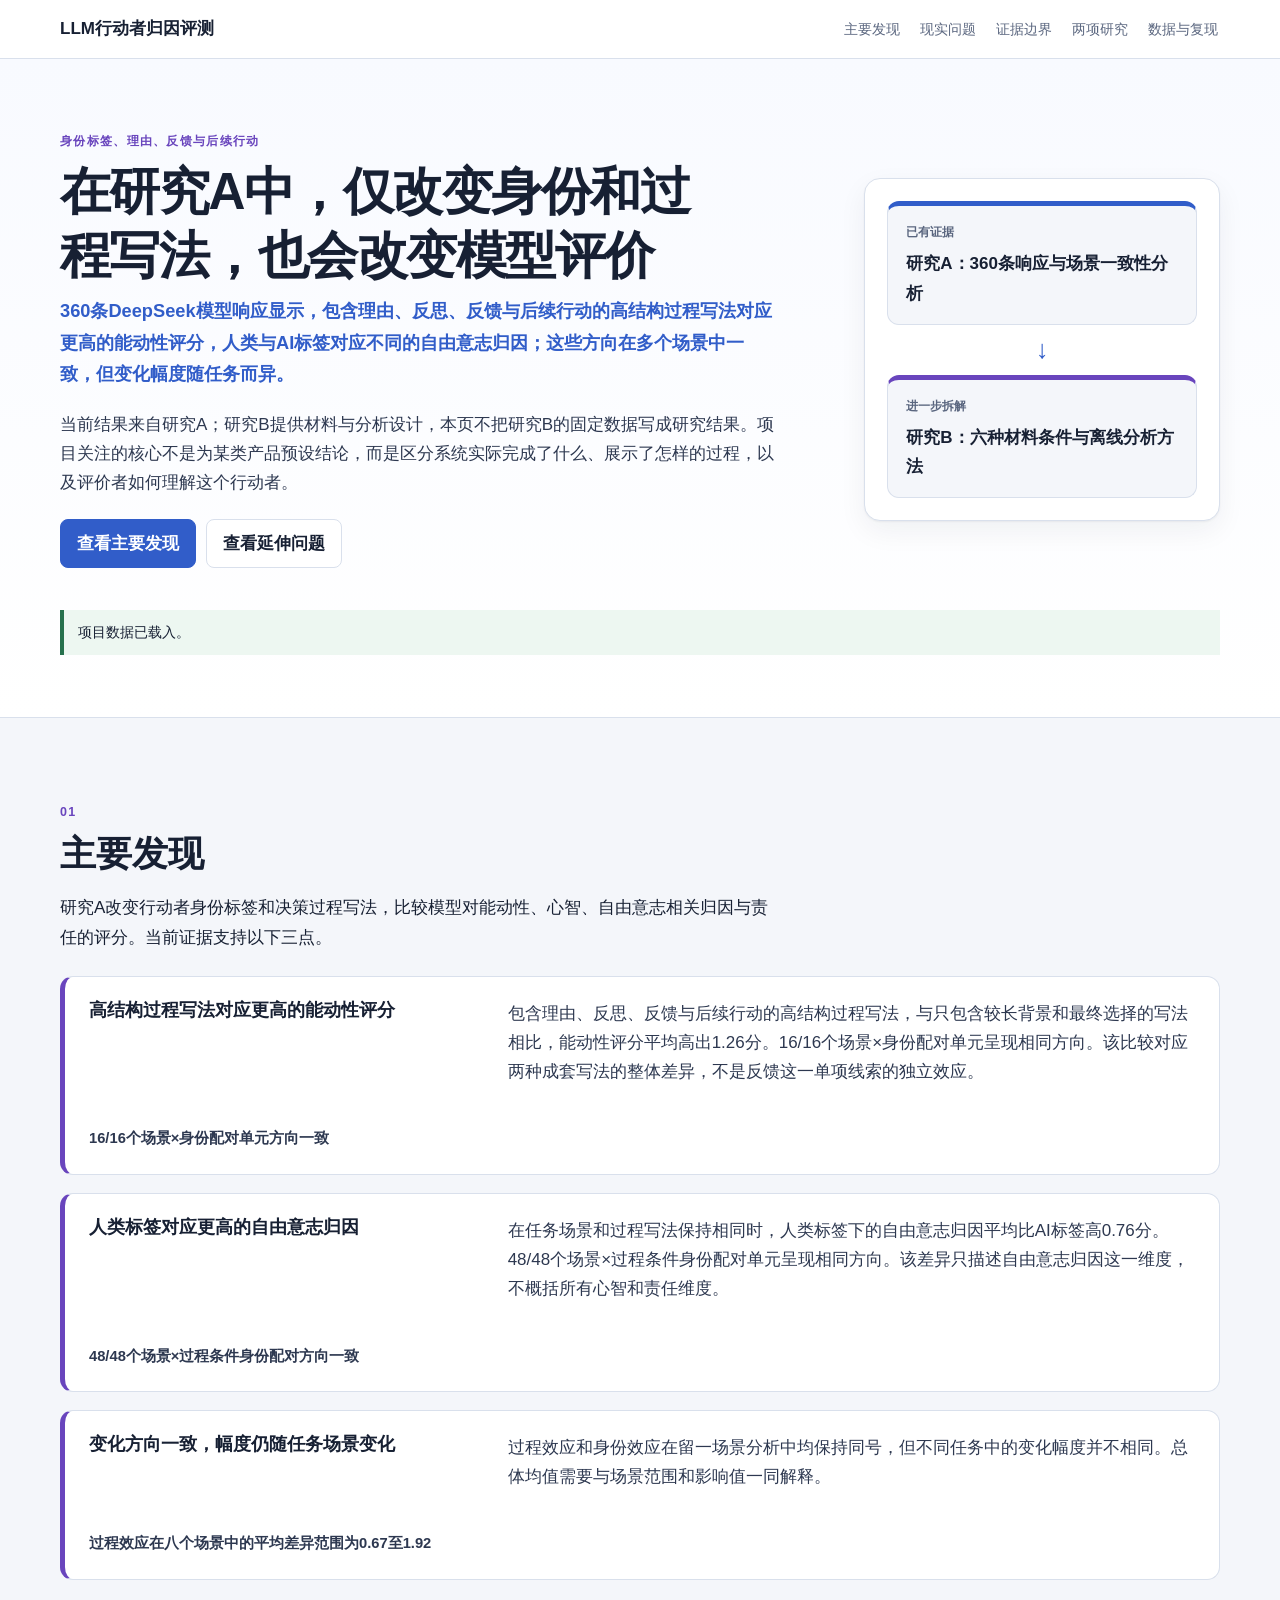
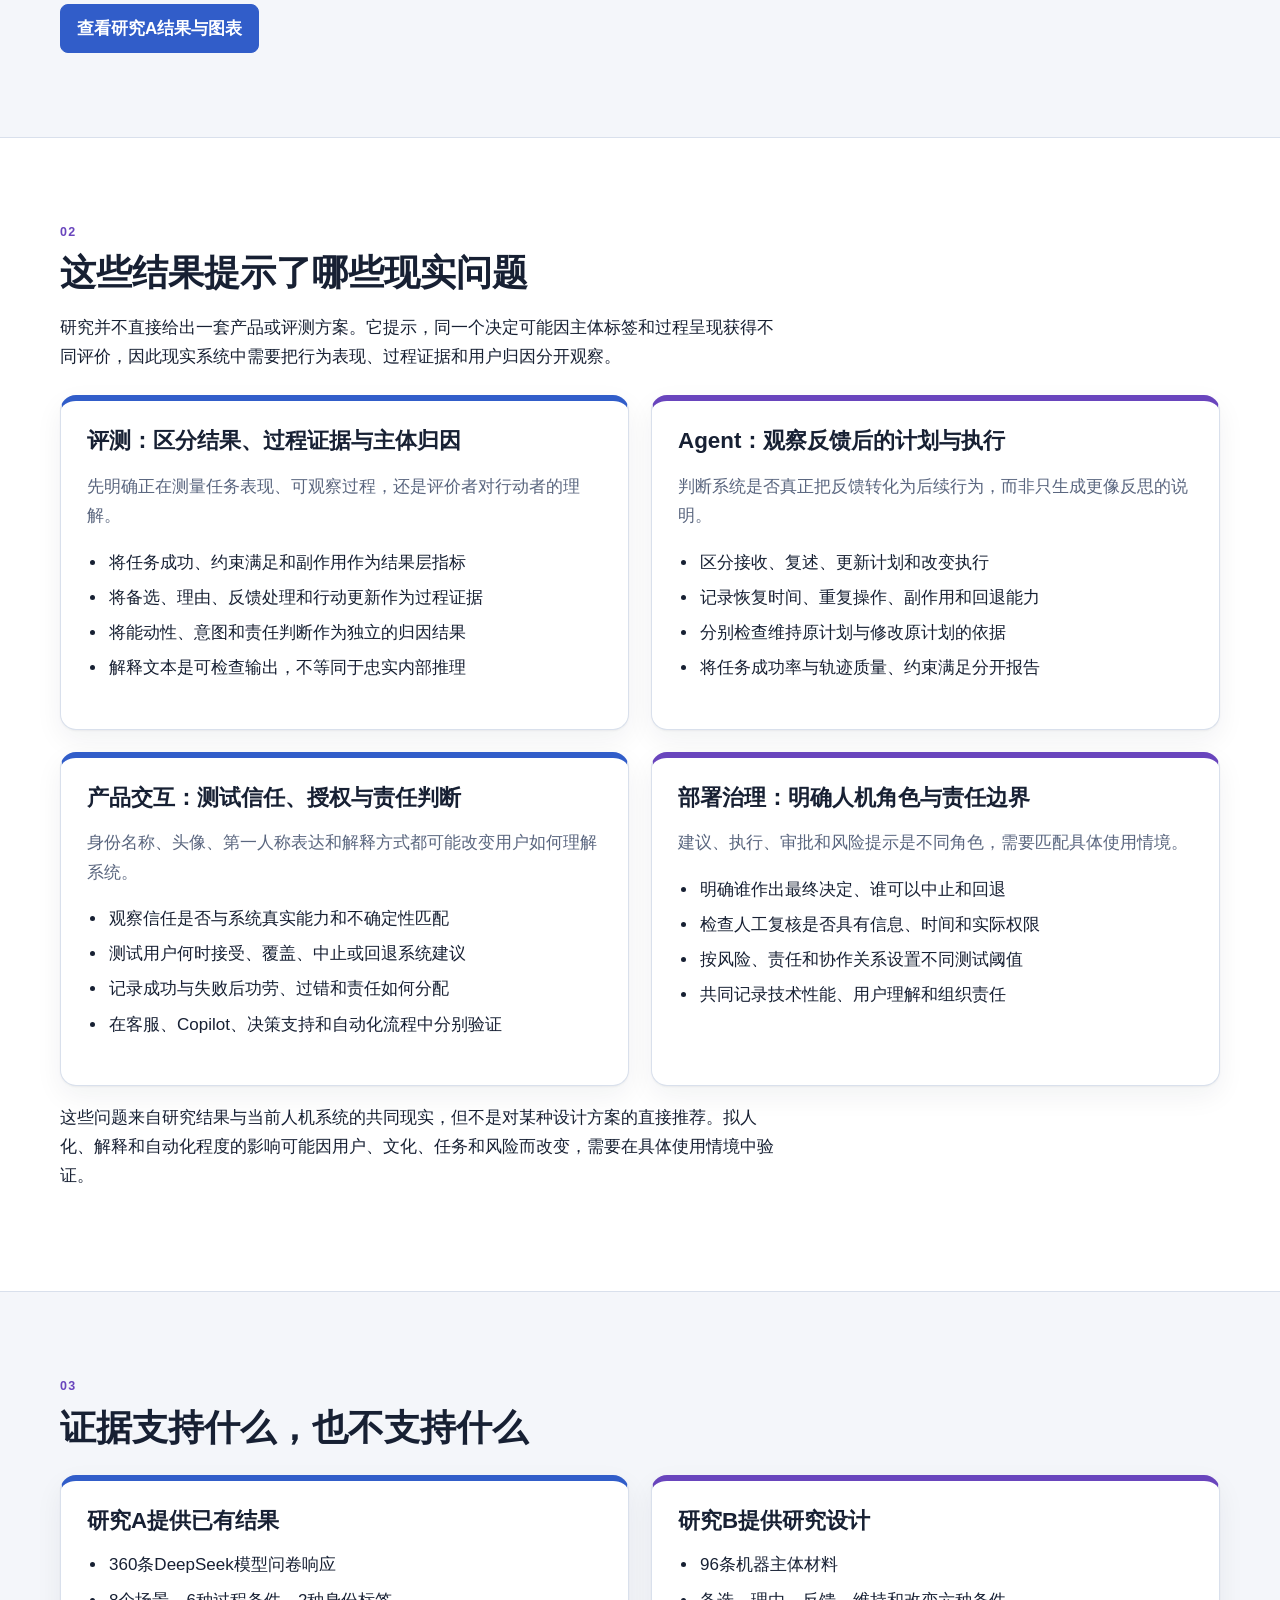
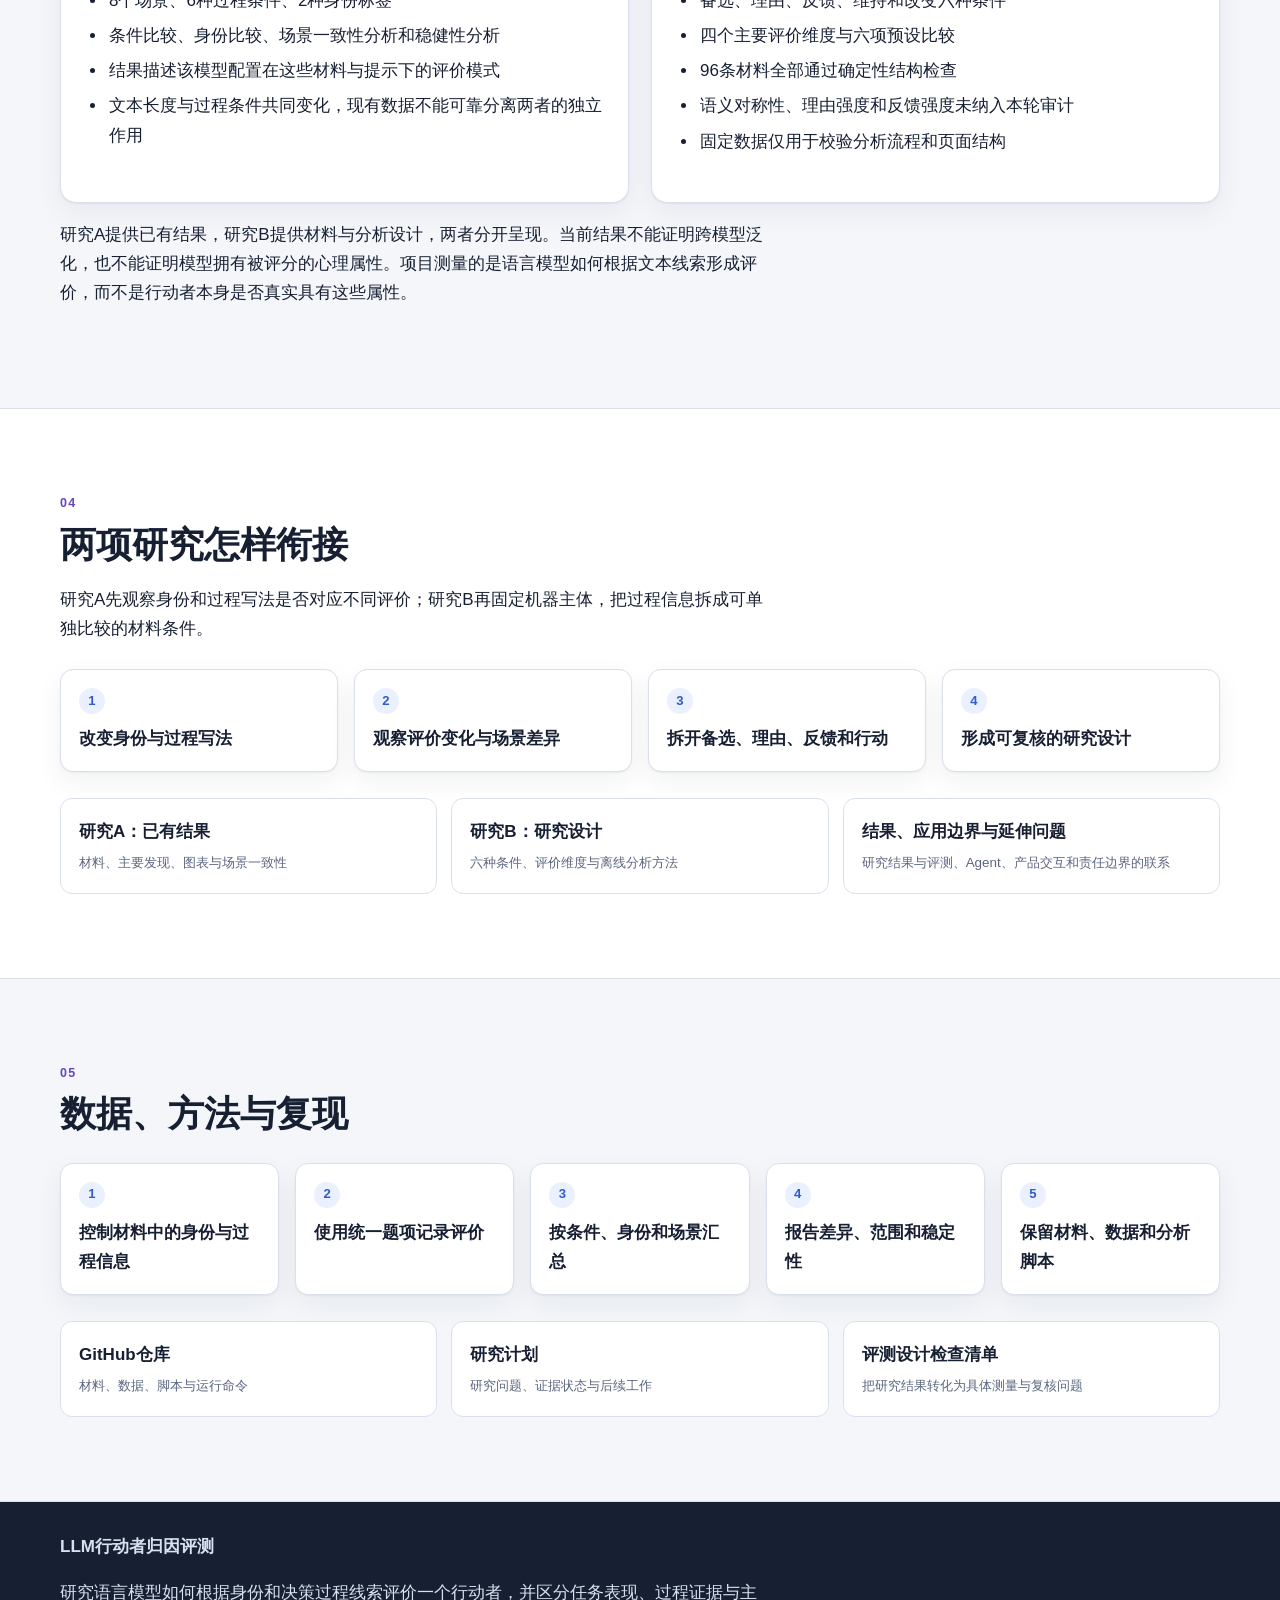
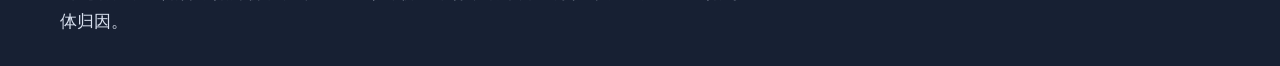
==== commit 524a135f: "refactor: broaden public interpretation beyond evaluation use cases" ====
--- a/site/index.html
+++ b/site/index.html
@@ -4,11 +4,11 @@
   <meta charset="utf-8" />
   <meta name="viewport" content="width=device-width, initial-scale=1" />
   <title>LLM行动者归因评测</title>
-  <meta name="description" content="身份标签和决策过程写法如何改变语言模型对能动性、心智与责任的评价，以及这些变化对评测设计意味着什么。" />
+  <meta name="description" content="身份标签和决策过程写法如何改变语言模型对行动者的评价，以及这些变化如何关联任务表现、Agent行为、用户信任与责任判断。" />
   <link rel="canonical" href="https://sherlock0717.github.io/llm-attribution-behavior-evaluation/" />
   <meta property="og:type" content="website" />
   <meta property="og:title" content="LLM行动者归因评测" />
-  <meta property="og:description" content="身份标签和决策过程写法会改变模型对同一决定的评价。项目进一步说明这些变化对Benchmark、数据生产和AI产品评测的意义。" />
+  <meta property="og:description" content="身份标签和决策过程写法会改变模型对同一决定的评价。项目进一步区分任务结果、过程证据、主体归因与产品中的用户判断。" />
   <meta property="og:url" content="https://sherlock0717.github.io/llm-attribution-behavior-evaluation/" />
   <link rel="stylesheet" href="assets/css/site.css" />
 </head>
@@ -21,7 +21,7 @@
       <nav class="site-nav" aria-label="主导航">
         <ul id="site-nav-list">
           <li><a href="#findings">主要发现</a></li>
-          <li><a href="#implications">实践意义</a></li>
+          <li><a href="#implications">现实问题</a></li>
           <li><a href="#evidence">证据边界</a></li>
           <li><a href="#studies">两项研究</a></li>
           <li><a href="#methods">数据与复现</a></li>
@@ -37,10 +37,10 @@
           <p class="eyebrow">身份标签、理由、反馈与后续行动</p>
           <h1>在研究A中，仅改变身份和过程写法，也会改变模型评价</h1>
           <p class="subtitle">360条DeepSeek模型响应显示，包含理由、反思、反馈与后续行动的高结构过程写法对应更高的能动性评分，人类与AI标签对应不同的自由意志归因；这些方向在多个场景中一致，但变化幅度随任务而异。</p>
-          <p class="hero-intro">当前结果来自研究A；研究B提供材料与分析设计，本页不把研究B的固定数据写成研究结果。对AI行动者的评价不能只看最终选择，评测需要拆开身份标签、理由、反馈和后续行动，并报告结果在不同场景中的变化。</p>
+          <p class="hero-intro">当前结果来自研究A；研究B提供材料与分析设计，本页不把研究B的固定数据写成研究结果。项目关注的核心不是为某类产品预设结论，而是区分系统实际完成了什么、展示了怎样的过程，以及评价者如何理解这个行动者。</p>
           <div class="actions">
             <a class="btn primary" href="#findings">查看主要发现</a>
-            <a class="btn" href="#implications">查看实践意义</a>
+            <a class="btn" href="#implications">查看延伸问题</a>
           </div>
         </div>
         <aside class="research-bridge" aria-label="证据与设计的关系">
@@ -89,42 +89,54 @@
     <section id="implications" class="section">
       <div class="wrap">
         <p class="section-index">02</p>
-        <h2>这些结果对实际评测意味着什么</h2>
+        <h2>这些结果提示了哪些现实问题</h2>
+        <p class="reading">研究并不直接给出一套产品或评测方案。它提示，同一个决定可能因主体标签和过程呈现获得不同评价，因此现实系统中需要把行为表现、过程证据和用户归因分开观察。</p>
         <div class="study-grid">
           <article class="study-card study-a">
-            <h3>Benchmark与Rubric设计</h3>
-            <p class="study-question">把最终行为、决策过程和身份标签分开控制。</p>
-            <ul class="study-facts-list">
-              <li>同一能力点至少使用多个场景和多种表述</li>
-              <li>将备选、理由、反馈和修正分别设置为可核查变量</li>
-              <li>同时报告总体结果与场景范围</li>
-              <li>避免把身份标签造成的归因差异误当成能力差异</li>
+            <h3>评测：区分结果、过程证据与主体归因</h3>
+            <p class="study-question">先明确正在测量任务表现、可观察过程，还是评价者对行动者的理解。</p>
+            <ul class="study-facts-list">
+              <li>将任务成功、约束满足和副作用作为结果层指标</li>
+              <li>将备选、理由、反馈处理和行动更新作为过程证据</li>
+              <li>将能动性、意图和责任判断作为独立的归因结果</li>
+              <li>解释文本是可检查输出，不等同于忠实内部推理</li>
             </ul>
           </article>
 
           <article class="study-card study-b">
-            <h3>训练数据与质检</h3>
-            <p class="study-question">检查答案是否提供了真正的决策证据，而非只增加解释性文字。</p>
-            <ul class="study-facts-list">
-              <li>区分“列出备选”“给出理由”“回应反馈”“实际改动”</li>
-              <li>不要把更长的文本直接视为更强的推理</li>
-              <li>质检规则需要覆盖行动前理由与反馈后行为</li>
-              <li>同类样本保持信息量和措辞强度可比</li>
+            <h3>Agent：观察反馈后的计划与执行</h3>
+            <p class="study-question">判断系统是否真正把反馈转化为后续行为，而非只生成更像反思的说明。</p>
+            <ul class="study-facts-list">
+              <li>区分接收、复述、更新计划和改变执行</li>
+              <li>记录恢复时间、重复操作、副作用和回退能力</li>
+              <li>分别检查维持原计划与修改原计划的依据</li>
+              <li>将任务成功率与轨迹质量、约束满足分开报告</li>
             </ul>
           </article>
 
           <article class="study-card study-a">
-            <h3>Agent与AI产品评估</h3>
-            <p class="study-question">评价“是否会做决定”时，同时观察过程和后续行动。</p>
-            <ul class="study-facts-list">
-              <li>记录模型是否比较方案并说明目标</li>
-              <li>区分接受反馈、机械复述和真正调整行动</li>
-              <li>在不同任务风险和责任场景中重复测试</li>
-              <li>将归因评分与真实任务成功率分别报告</li>
-            </ul>
-          </article>
-        </div>
-        <p class="reading">以上是基于研究A结果与研究B设计形成的评测建议。它们用于改进测试结构和结果解释，不代表语言模型已经具有人类式心智或自由意志。</p>
+            <h3>产品交互：测试信任、授权与责任判断</h3>
+            <p class="study-question">身份名称、头像、第一人称表达和解释方式都可能改变用户如何理解系统。</p>
+            <ul class="study-facts-list">
+              <li>观察信任是否与系统真实能力和不确定性匹配</li>
+              <li>测试用户何时接受、覆盖、中止或回退系统建议</li>
+              <li>记录成功与失败后功劳、过错和责任如何分配</li>
+              <li>在客服、Copilot、决策支持和自动化流程中分别验证</li>
+            </ul>
+          </article>
+
+          <article class="study-card study-b">
+            <h3>部署治理：明确人机角色与责任边界</h3>
+            <p class="study-question">建议、执行、审批和风险提示是不同角色，需要匹配具体使用情境。</p>
+            <ul class="study-facts-list">
+              <li>明确谁作出最终决定、谁可以中止和回退</li>
+              <li>检查人工复核是否具有信息、时间和实际权限</li>
+              <li>按风险、责任和协作关系设置不同测试阈值</li>
+              <li>共同记录技术性能、用户理解和组织责任</li>
+            </ul>
+          </article>
+        </div>
+        <p class="reading">这些问题来自研究结果与当前人机系统的共同现实，但不是对某种设计方案的直接推荐。拟人化、解释和自动化程度的影响可能因用户、文化、任务和风险而改变，需要在具体使用情境中验证。</p>
       </div>
     </section>
 
@@ -168,12 +180,12 @@
           <li><span class="flow-step">1</span><p>改变身份与过程写法</p></li>
           <li><span class="flow-step">2</span><p>观察评价变化与场景差异</p></li>
           <li><span class="flow-step">3</span><p>拆开备选、理由、反馈和行动</p></li>
-          <li><span class="flow-step">4</span><p>形成可复核的评测设计</p></li>
+          <li><span class="flow-step">4</span><p>形成可复核的研究设计</p></li>
         </ol>
         <div class="entry-grid">
           <a href="identity-process-attribution-baseline/"><strong>研究A：已有结果</strong><span>材料、主要发现、图表与场景一致性</span></a>
           <a href="machine-decision-process-attribution/"><strong>研究B：研究设计</strong><span>六种条件、评价维度与离线分析方法</span></a>
-          <a href="https://github.com/sherlock0717/llm-attribution-behavior-evaluation/blob/main/docs/RESULTS_AND_PRACTICAL_IMPLICATIONS.md"><strong>结果与实践启示</strong><span>适用于评测、数据生产和Agent产品的结论边界</span></a>
+          <a href="https://github.com/sherlock0717/llm-attribution-behavior-evaluation/blob/main/docs/RESULTS_AND_PRACTICAL_IMPLICATIONS.md"><strong>结果、应用边界与延伸问题</strong><span>研究结果与评测、Agent、产品交互和责任边界的联系</span></a>
         </div>
       </div>
     </section>
@@ -192,15 +204,15 @@
         <div class="entry-grid">
           <a href="https://github.com/sherlock0717/llm-attribution-behavior-evaluation"><strong>GitHub仓库</strong><span>材料、数据、脚本与运行命令</span></a>
           <a href="https://github.com/sherlock0717/llm-attribution-behavior-evaluation/blob/main/docs/RESEARCH_PROGRAM.md"><strong>研究计划</strong><span>研究问题、证据状态与后续工作</span></a>
-          <a href="https://github.com/sherlock0717/llm-attribution-behavior-evaluation/blob/main/docs/EVALUATION_DESIGN_CHECKLIST.md"><strong>评测设计检查清单</strong><span>Benchmark、数据质检与Agent评估的可执行检查项</span></a>
+          <a href="https://github.com/sherlock0717/llm-attribution-behavior-evaluation/blob/main/docs/EVALUATION_DESIGN_CHECKLIST.md"><strong>评测设计检查清单</strong><span>把研究结果转化为具体测量与复核问题</span></a>
         </div>
       </div>
     </section>
   </main>
 
   <footer class="site-footer">
-    <div class="wrap"><strong>LLM行动者归因评测</strong><p>研究语言模型如何根据身份和决策过程线索评价一个行动者，并将结果转化为可执行的评测设计建议。</p></div>
+    <div class="wrap"><strong>LLM行动者归因评测</strong><p>研究语言模型如何根据身份和决策过程线索评价一个行动者，并区分任务表现、过程证据与主体归因。</p></div>
   </footer>
   <script src="assets/js/site.js" defer></script>
 </body>
-</html>
+</html>
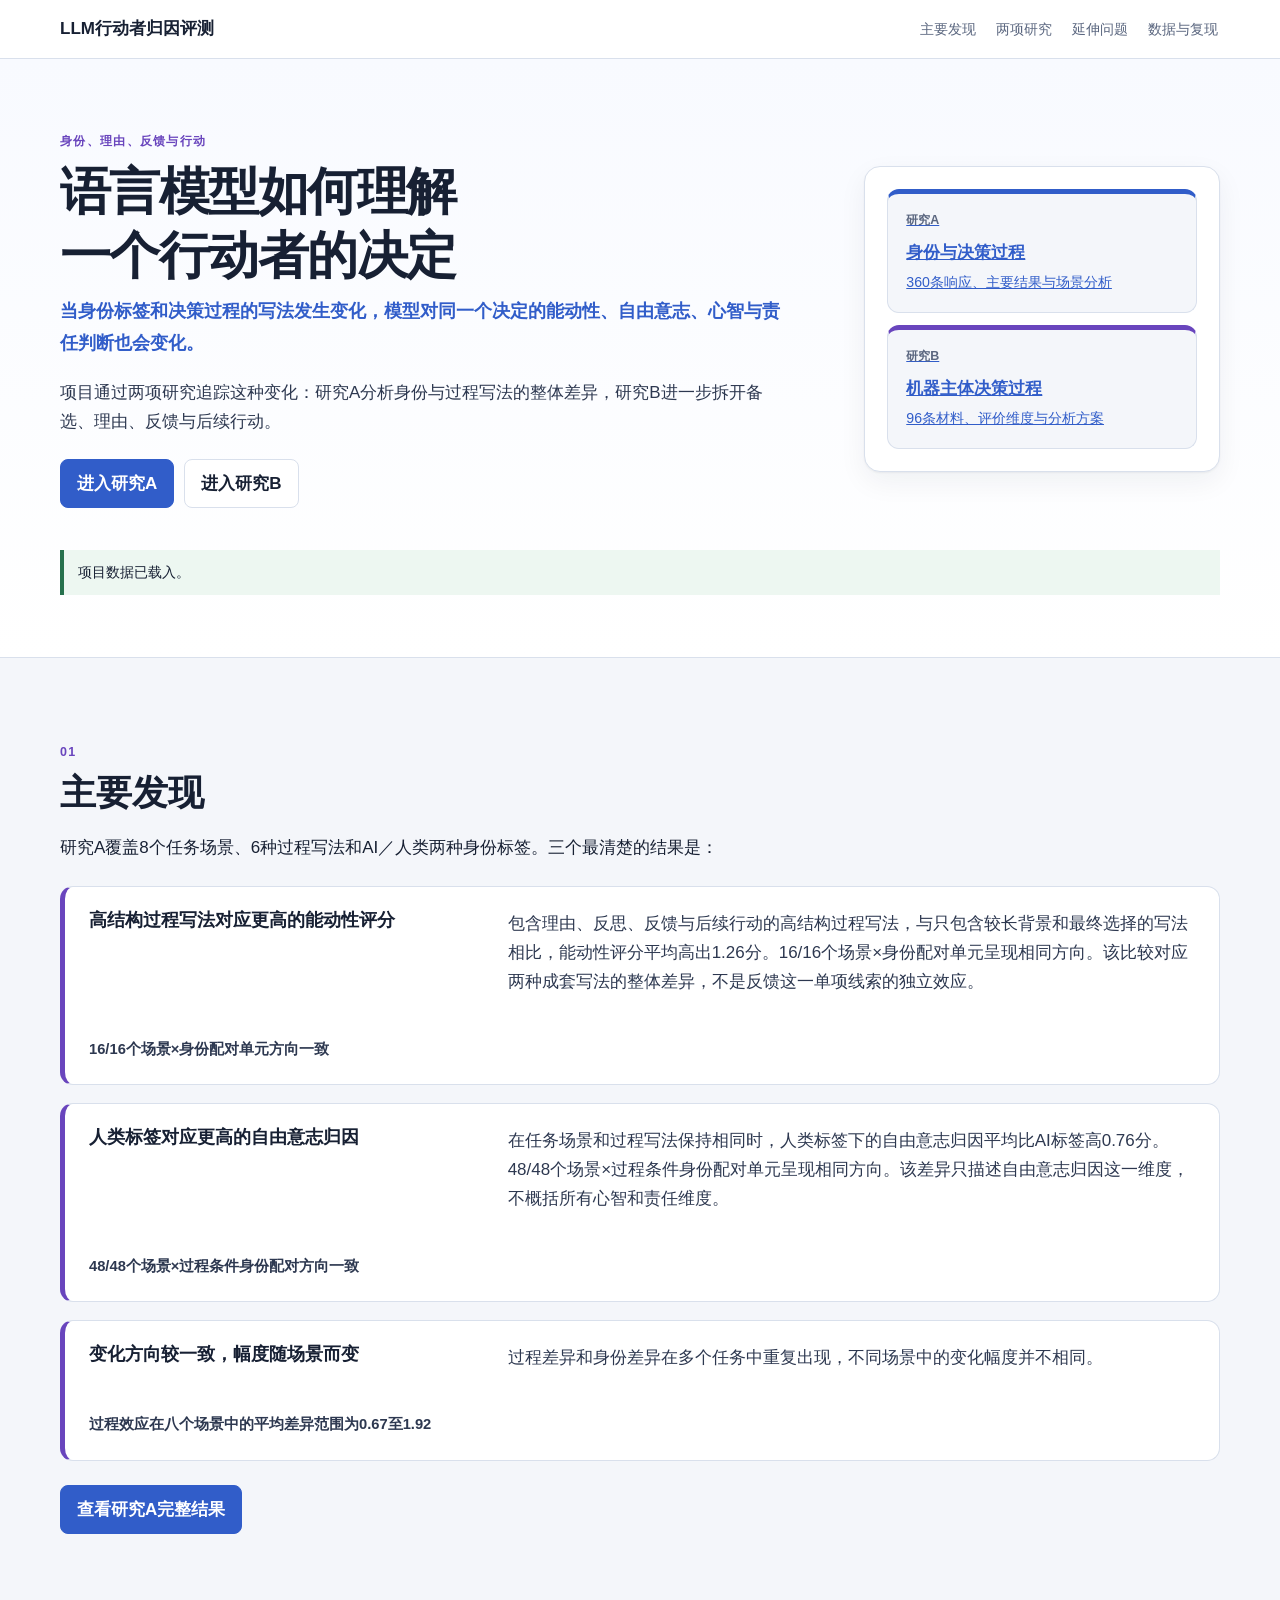
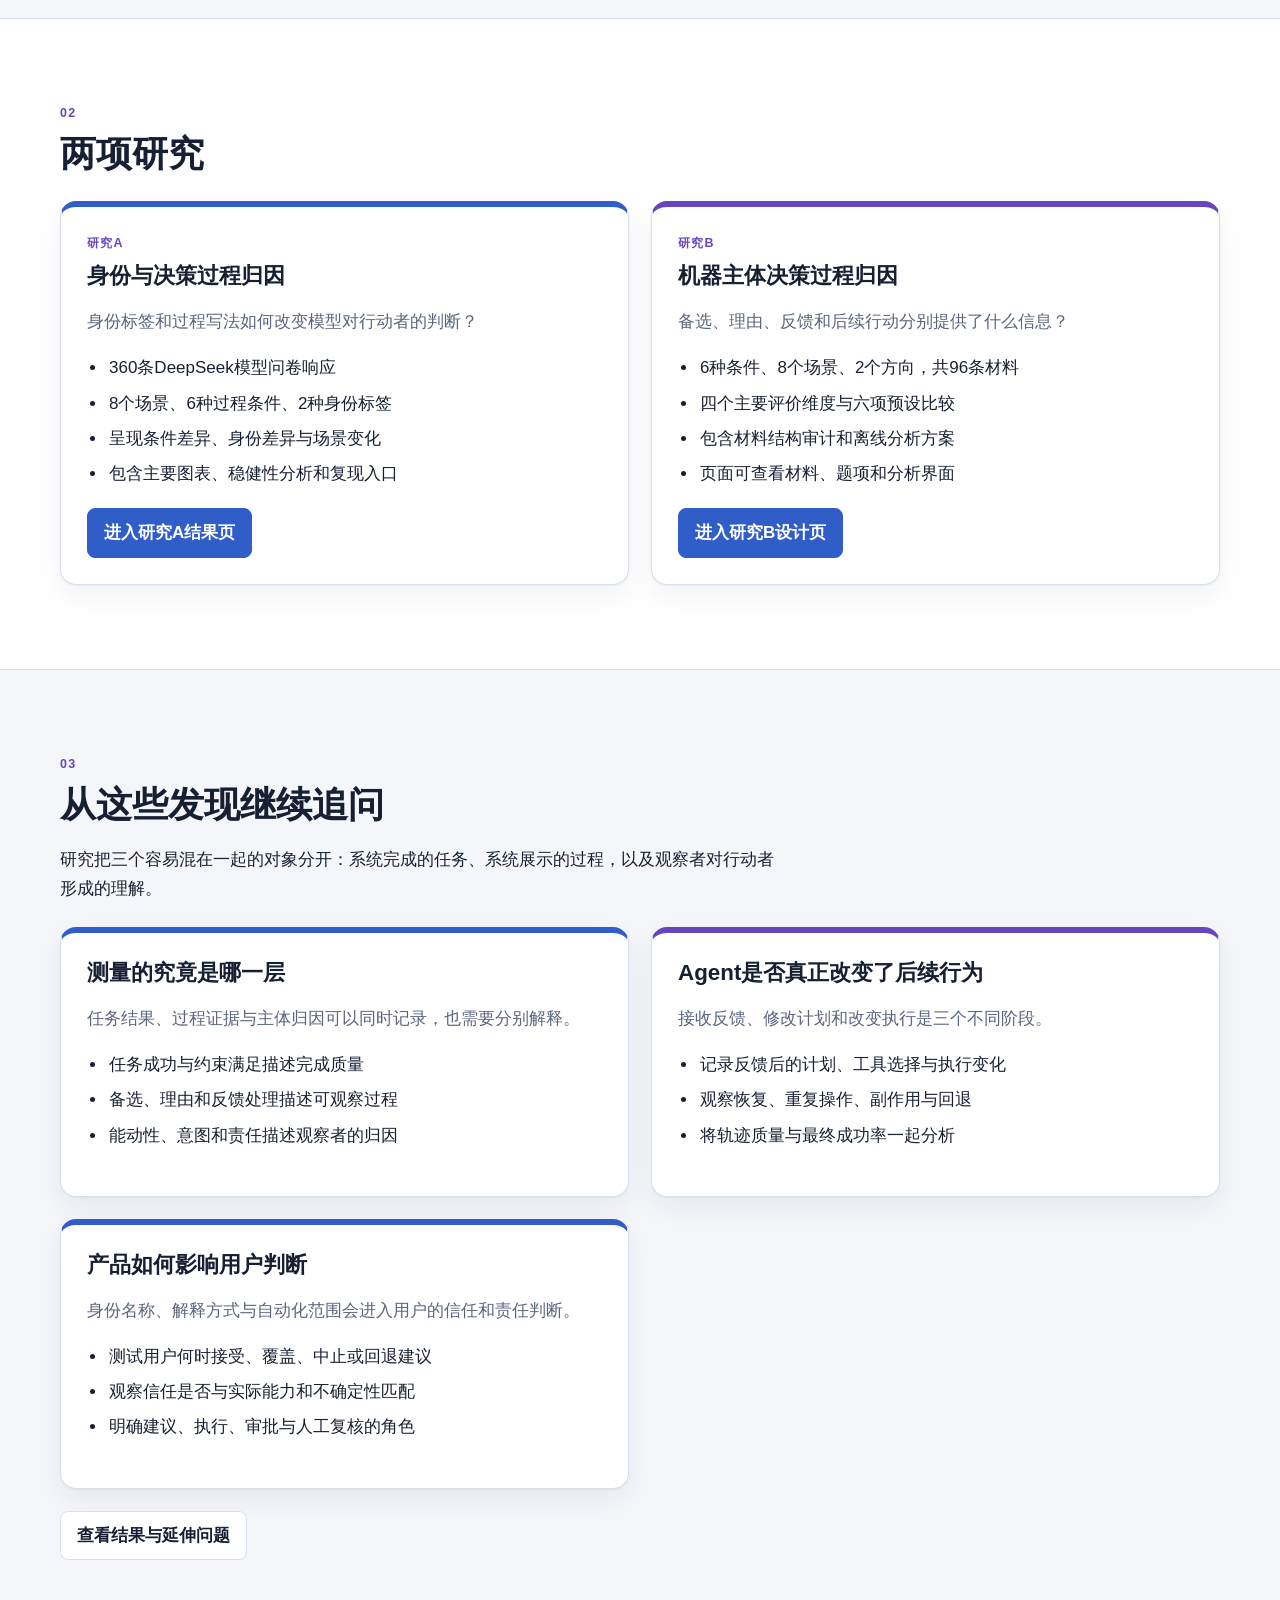
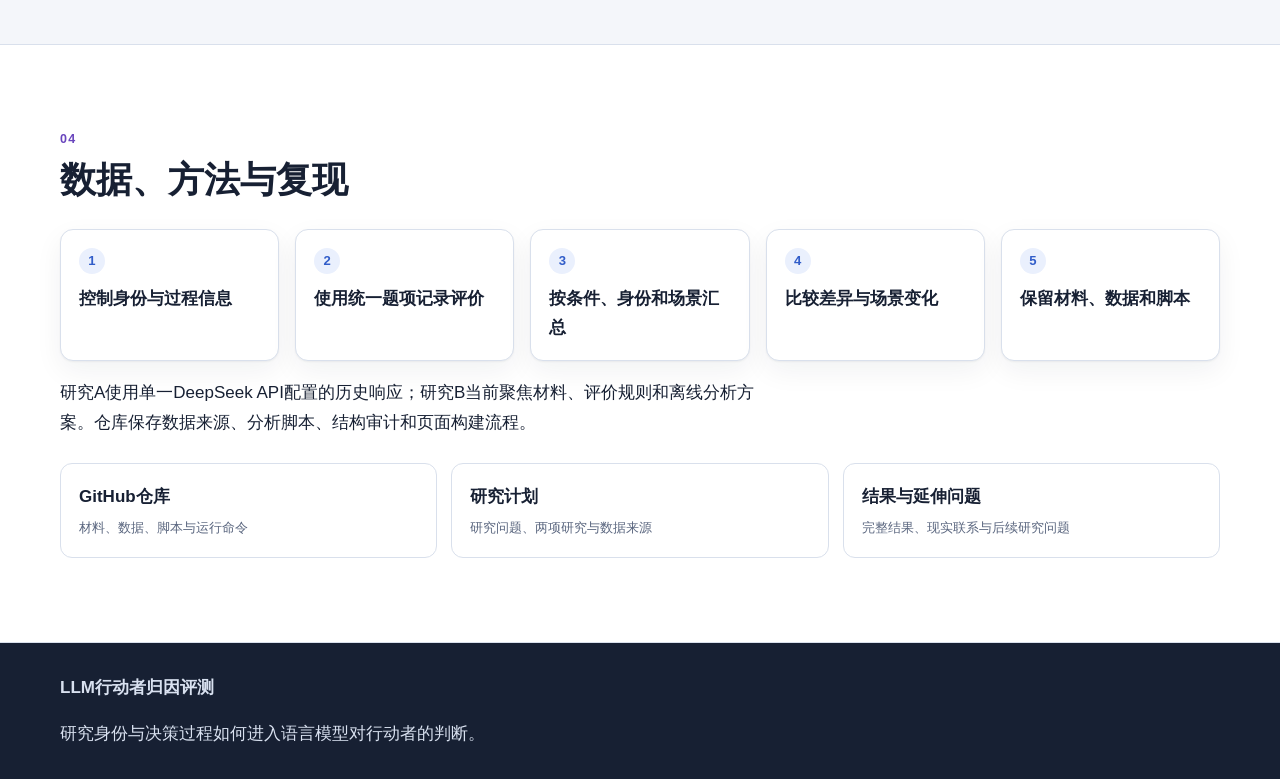
==== commit c871f8cf: "refactor: simplify project overview and surface study links" ====
--- a/site/index.html
+++ b/site/index.html
@@ -4,11 +4,11 @@
   <meta charset="utf-8" />
   <meta name="viewport" content="width=device-width, initial-scale=1" />
   <title>LLM行动者归因评测</title>
-  <meta name="description" content="身份标签和决策过程写法如何改变语言模型对行动者的评价，以及这些变化如何关联任务表现、Agent行为、用户信任与责任判断。" />
+  <meta name="description" content="研究身份标签和决策过程写法如何影响语言模型对行动者能动性、自由意志、心智与责任的判断。" />
   <link rel="canonical" href="https://sherlock0717.github.io/llm-attribution-behavior-evaluation/" />
   <meta property="og:type" content="website" />
   <meta property="og:title" content="LLM行动者归因评测" />
-  <meta property="og:description" content="身份标签和决策过程写法会改变模型对同一决定的评价。项目进一步区分任务结果、过程证据、主体归因与产品中的用户判断。" />
+  <meta property="og:description" content="两项研究追踪身份、理由、反馈与后续行动如何进入语言模型对行动者的判断。" />
   <meta property="og:url" content="https://sherlock0717.github.io/llm-attribution-behavior-evaluation/" />
   <link rel="stylesheet" href="assets/css/site.css" />
 </head>
@@ -21,9 +21,8 @@
       <nav class="site-nav" aria-label="主导航">
         <ul id="site-nav-list">
           <li><a href="#findings">主要发现</a></li>
-          <li><a href="#implications">现实问题</a></li>
-          <li><a href="#evidence">证据边界</a></li>
           <li><a href="#studies">两项研究</a></li>
+          <li><a href="#implications">延伸问题</a></li>
           <li><a href="#methods">数据与复现</a></li>
         </ul>
       </nav>
@@ -34,25 +33,26 @@
     <section id="overview" class="hero">
       <div class="wrap hero-grid">
         <div class="hero-copy">
-          <p class="eyebrow">身份标签、理由、反馈与后续行动</p>
-          <h1>在研究A中，仅改变身份和过程写法，也会改变模型评价</h1>
-          <p class="subtitle">360条DeepSeek模型响应显示，包含理由、反思、反馈与后续行动的高结构过程写法对应更高的能动性评分，人类与AI标签对应不同的自由意志归因；这些方向在多个场景中一致，但变化幅度随任务而异。</p>
-          <p class="hero-intro">当前结果来自研究A；研究B提供材料与分析设计，本页不把研究B的固定数据写成研究结果。项目关注的核心不是为某类产品预设结论，而是区分系统实际完成了什么、展示了怎样的过程，以及评价者如何理解这个行动者。</p>
+          <p class="eyebrow">身份、理由、反馈与行动</p>
+          <h1>语言模型如何理解一个行动者的决定</h1>
+          <p class="subtitle">当身份标签和决策过程的写法发生变化，模型对同一个决定的能动性、自由意志、心智与责任判断也会变化。</p>
+          <p class="hero-intro">项目通过两项研究追踪这种变化：研究A分析身份与过程写法的整体差异，研究B进一步拆开备选、理由、反馈与后续行动。</p>
           <div class="actions">
-            <a class="btn primary" href="#findings">查看主要发现</a>
-            <a class="btn" href="#implications">查看延伸问题</a>
+            <a class="btn primary" href="identity-process-attribution-baseline/">进入研究A</a>
+            <a class="btn" href="machine-decision-process-attribution/">进入研究B</a>
           </div>
         </div>
-        <aside class="research-bridge" aria-label="证据与设计的关系">
-          <div class="bridge-node bridge-a">
-            <span>已有证据</span>
-            <strong>研究A：360条响应与场景一致性分析</strong>
-          </div>
-          <span class="bridge-arrow" aria-hidden="true">↓</span>
-          <div class="bridge-node bridge-b">
-            <span>进一步拆解</span>
-            <strong>研究B：六种材料条件与离线分析方法</strong>
-          </div>
+        <aside class="research-bridge" aria-label="两项研究入口">
+          <a class="bridge-node bridge-a" href="identity-process-attribution-baseline/">
+            <span>研究A</span>
+            <strong>身份与决策过程</strong>
+            <small>360条响应、主要结果与场景分析</small>
+          </a>
+          <a class="bridge-node bridge-b" href="machine-decision-process-attribution/">
+            <span>研究B</span>
+            <strong>机器主体决策过程</strong>
+            <small>96条材料、评价维度与分析方案</small>
+          </a>
         </aside>
         <div id="loadStatus" class="load-status" role="status" aria-live="polite">正在载入项目数据……</div>
       </div>
@@ -62,157 +62,127 @@
       <div class="wrap">
         <p class="section-index">01</p>
         <h2>主要发现</h2>
-        <p class="reading">研究A改变行动者身份标签和决策过程写法，比较模型对能动性、心智、自由意志相关归因与责任的评分。当前证据支持以下三点。</p>
+        <p class="reading">研究A覆盖8个任务场景、6种过程写法和AI／人类两种身份标签。三个最清楚的结果是：</p>
         <div class="finding-list">
           <article class="finding-block">
             <h3 data-finding-title="process">高结构过程写法对应更高的能动性评分</h3>
-            <p data-finding-body="process">包含理由、反思、反馈与后续行动的高结构过程写法，与只包含较长背景和最终选择的写法相比，能动性评分更高。该比较对应两种成套写法的整体差异。</p>
+            <p data-finding-body="process">包含理由、反思、反馈与后续行动的成套写法，比只包含较长背景和最终选择的写法获得更高的能动性评分。</p>
             <p class="finding-metric" data-finding-metric="process" hidden></p>
           </article>
           <article class="finding-block">
             <h3 data-finding-title="identity">人类标签对应更高的自由意志归因</h3>
-            <p data-finding-body="identity">在任务场景和过程写法保持相同时，人类标签下的自由意志归因高于AI标签。该差异只描述自由意志归因这一维度，不概括所有心智和责任维度。</p>
+            <p data-finding-body="identity">任务场景和过程写法相同时，人类标签下的自由意志归因高于AI标签。</p>
             <p class="finding-metric" data-finding-metric="identity" hidden></p>
           </article>
           <article class="finding-block">
-            <h3 data-finding-title="scenario">变化方向一致，幅度仍随任务场景变化</h3>
-            <p data-finding-body="scenario">过程效应和身份效应在留一场景分析中均保持同号，但不同任务中的变化幅度并不相同。总体均值需要与场景范围和影响值一同解释。</p>
+            <h3 data-finding-title="scenario">变化方向较一致，幅度随场景而变</h3>
+            <p data-finding-body="scenario">过程差异和身份差异在多个任务中重复出现，不同场景中的变化幅度并不相同。</p>
             <p class="finding-metric" data-finding-metric="scenario" hidden></p>
           </article>
         </div>
         <div class="actions">
-          <a class="btn primary" href="identity-process-attribution-baseline/">查看研究A结果与图表</a>
+          <a class="btn primary" href="identity-process-attribution-baseline/">查看研究A完整结果</a>
         </div>
-      </div>
-    </section>
-
-    <section id="implications" class="section">
-      <div class="wrap">
-        <p class="section-index">02</p>
-        <h2>这些结果提示了哪些现实问题</h2>
-        <p class="reading">研究并不直接给出一套产品或评测方案。它提示，同一个决定可能因主体标签和过程呈现获得不同评价，因此现实系统中需要把行为表现、过程证据和用户归因分开观察。</p>
-        <div class="study-grid">
-          <article class="study-card study-a">
-            <h3>评测：区分结果、过程证据与主体归因</h3>
-            <p class="study-question">先明确正在测量任务表现、可观察过程，还是评价者对行动者的理解。</p>
-            <ul class="study-facts-list">
-              <li>将任务成功、约束满足和副作用作为结果层指标</li>
-              <li>将备选、理由、反馈处理和行动更新作为过程证据</li>
-              <li>将能动性、意图和责任判断作为独立的归因结果</li>
-              <li>解释文本是可检查输出，不等同于忠实内部推理</li>
-            </ul>
-          </article>
-
-          <article class="study-card study-b">
-            <h3>Agent：观察反馈后的计划与执行</h3>
-            <p class="study-question">判断系统是否真正把反馈转化为后续行为，而非只生成更像反思的说明。</p>
-            <ul class="study-facts-list">
-              <li>区分接收、复述、更新计划和改变执行</li>
-              <li>记录恢复时间、重复操作、副作用和回退能力</li>
-              <li>分别检查维持原计划与修改原计划的依据</li>
-              <li>将任务成功率与轨迹质量、约束满足分开报告</li>
-            </ul>
-          </article>
-
-          <article class="study-card study-a">
-            <h3>产品交互：测试信任、授权与责任判断</h3>
-            <p class="study-question">身份名称、头像、第一人称表达和解释方式都可能改变用户如何理解系统。</p>
-            <ul class="study-facts-list">
-              <li>观察信任是否与系统真实能力和不确定性匹配</li>
-              <li>测试用户何时接受、覆盖、中止或回退系统建议</li>
-              <li>记录成功与失败后功劳、过错和责任如何分配</li>
-              <li>在客服、Copilot、决策支持和自动化流程中分别验证</li>
-            </ul>
-          </article>
-
-          <article class="study-card study-b">
-            <h3>部署治理：明确人机角色与责任边界</h3>
-            <p class="study-question">建议、执行、审批和风险提示是不同角色，需要匹配具体使用情境。</p>
-            <ul class="study-facts-list">
-              <li>明确谁作出最终决定、谁可以中止和回退</li>
-              <li>检查人工复核是否具有信息、时间和实际权限</li>
-              <li>按风险、责任和协作关系设置不同测试阈值</li>
-              <li>共同记录技术性能、用户理解和组织责任</li>
-            </ul>
-          </article>
-        </div>
-        <p class="reading">这些问题来自研究结果与当前人机系统的共同现实，但不是对某种设计方案的直接推荐。拟人化、解释和自动化程度的影响可能因用户、文化、任务和风险而改变，需要在具体使用情境中验证。</p>
-      </div>
-    </section>
-
-    <section id="evidence" class="section soft">
-      <div class="wrap">
-        <p class="section-index">03</p>
-        <h2>证据支持什么，也不支持什么</h2>
-        <div class="study-grid">
-          <article class="study-card study-a">
-            <h3>研究A提供已有结果</h3>
-            <ul class="study-facts-list">
-              <li>360条DeepSeek模型问卷响应</li>
-              <li>8个场景、6种过程条件、2种身份标签</li>
-              <li>条件比较、身份比较、场景一致性分析和稳健性分析</li>
-              <li>结果描述该模型配置在这些材料与提示下的评价模式</li>
-              <li>文本长度与过程条件共同变化，现有数据不能可靠分离两者的独立作用</li>
-            </ul>
-          </article>
-          <article class="study-card study-b">
-            <h3>研究B提供研究设计</h3>
-            <ul class="study-facts-list">
-              <li>96条机器主体材料</li>
-              <li>备选、理由、反馈、维持和改变六种条件</li>
-              <li>四个主要评价维度与六项预设比较</li>
-              <li>96条材料全部通过确定性结构检查</li>
-              <li>语义对称性、理由强度和反馈强度未纳入本轮审计</li>
-              <li>固定数据仅用于校验分析流程和页面结构</li>
-            </ul>
-          </article>
-        </div>
-        <p class="reading">研究A提供已有结果，研究B提供材料与分析设计，两者分开呈现。当前结果不能证明跨模型泛化，也不能证明模型拥有被评分的心理属性。项目测量的是语言模型如何根据文本线索形成评价，而不是行动者本身是否真实具有这些属性。</p>
       </div>
     </section>
 
     <section id="studies" class="section">
       <div class="wrap">
-        <p class="section-index">04</p>
-        <h2>两项研究怎样衔接</h2>
-        <p class="reading">研究A先观察身份和过程写法是否对应不同评价；研究B再固定机器主体，把过程信息拆成可单独比较的材料条件。</p>
-        <ol class="story-flow" aria-label="两项研究的关系">
-          <li><span class="flow-step">1</span><p>改变身份与过程写法</p></li>
-          <li><span class="flow-step">2</span><p>观察评价变化与场景差异</p></li>
-          <li><span class="flow-step">3</span><p>拆开备选、理由、反馈和行动</p></li>
-          <li><span class="flow-step">4</span><p>形成可复核的研究设计</p></li>
-        </ol>
-        <div class="entry-grid">
-          <a href="identity-process-attribution-baseline/"><strong>研究A：已有结果</strong><span>材料、主要发现、图表与场景一致性</span></a>
-          <a href="machine-decision-process-attribution/"><strong>研究B：研究设计</strong><span>六种条件、评价维度与离线分析方法</span></a>
-          <a href="https://github.com/sherlock0717/llm-attribution-behavior-evaluation/blob/main/docs/RESULTS_AND_PRACTICAL_IMPLICATIONS.md"><strong>结果、应用边界与延伸问题</strong><span>研究结果与评测、Agent、产品交互和责任边界的联系</span></a>
+        <p class="section-index">02</p>
+        <h2>两项研究</h2>
+        <div class="study-grid">
+          <article class="study-card study-a">
+            <p class="eyebrow">研究A</p>
+            <h3>身份与决策过程归因</h3>
+            <p class="study-question">身份标签和过程写法如何改变模型对行动者的判断？</p>
+            <ul class="study-facts-list">
+              <li>360条DeepSeek模型问卷响应</li>
+              <li>8个场景、6种过程条件、2种身份标签</li>
+              <li>呈现条件差异、身份差异与场景变化</li>
+              <li>包含主要图表、稳健性分析和复现入口</li>
+            </ul>
+            <a class="btn primary" href="identity-process-attribution-baseline/">进入研究A结果页</a>
+          </article>
+          <article class="study-card study-b">
+            <p class="eyebrow">研究B</p>
+            <h3>机器主体决策过程归因</h3>
+            <p class="study-question">备选、理由、反馈和后续行动分别提供了什么信息？</p>
+            <ul class="study-facts-list">
+              <li>6种条件、8个场景、2个方向，共96条材料</li>
+              <li>四个主要评价维度与六项预设比较</li>
+              <li>包含材料结构审计和离线分析方案</li>
+              <li>页面可查看材料、题项和分析界面</li>
+            </ul>
+            <a class="btn primary" href="machine-decision-process-attribution/">进入研究B设计页</a>
+          </article>
         </div>
       </div>
     </section>
 
-    <section id="methods" class="section soft">
+    <section id="implications" class="section soft">
       <div class="wrap">
-        <p class="section-index">05</p>
+        <p class="section-index">03</p>
+        <h2>从这些发现继续追问</h2>
+        <p class="reading">研究把三个容易混在一起的对象分开：系统完成的任务、系统展示的过程，以及观察者对行动者形成的理解。</p>
+        <div class="study-grid">
+          <article class="study-card study-a">
+            <h3>测量的究竟是哪一层</h3>
+            <p class="study-question">任务结果、过程证据与主体归因可以同时记录，也需要分别解释。</p>
+            <ul class="study-facts-list">
+              <li>任务成功与约束满足描述完成质量</li>
+              <li>备选、理由和反馈处理描述可观察过程</li>
+              <li>能动性、意图和责任描述观察者的归因</li>
+            </ul>
+          </article>
+          <article class="study-card study-b">
+            <h3>Agent是否真正改变了后续行为</h3>
+            <p class="study-question">接收反馈、修改计划和改变执行是三个不同阶段。</p>
+            <ul class="study-facts-list">
+              <li>记录反馈后的计划、工具选择与执行变化</li>
+              <li>观察恢复、重复操作、副作用与回退</li>
+              <li>将轨迹质量与最终成功率一起分析</li>
+            </ul>
+          </article>
+          <article class="study-card study-a">
+            <h3>产品如何影响用户判断</h3>
+            <p class="study-question">身份名称、解释方式与自动化范围会进入用户的信任和责任判断。</p>
+            <ul class="study-facts-list">
+              <li>测试用户何时接受、覆盖、中止或回退建议</li>
+              <li>观察信任是否与实际能力和不确定性匹配</li>
+              <li>明确建议、执行、审批与人工复核的角色</li>
+            </ul>
+          </article>
+        </div>
+        <div class="actions">
+          <a class="btn" href="https://github.com/sherlock0717/llm-attribution-behavior-evaluation/blob/main/docs/RESULTS_AND_PRACTICAL_IMPLICATIONS.md">查看结果与延伸问题</a>
+        </div>
+      </div>
+    </section>
+
+    <section id="methods" class="section">
+      <div class="wrap">
+        <p class="section-index">04</p>
         <h2>数据、方法与复现</h2>
         <ol class="analysis-pipeline" aria-label="从材料到结果">
-          <li><span class="flow-step">1</span><p>控制材料中的身份与过程信息</p></li>
+          <li><span class="flow-step">1</span><p>控制身份与过程信息</p></li>
           <li><span class="flow-step">2</span><p>使用统一题项记录评价</p></li>
           <li><span class="flow-step">3</span><p>按条件、身份和场景汇总</p></li>
-          <li><span class="flow-step">4</span><p>报告差异、范围和稳定性</p></li>
-          <li><span class="flow-step">5</span><p>保留材料、数据和分析脚本</p></li>
+          <li><span class="flow-step">4</span><p>比较差异与场景变化</p></li>
+          <li><span class="flow-step">5</span><p>保留材料、数据和脚本</p></li>
         </ol>
+        <p class="reading">研究A使用单一DeepSeek API配置的历史响应；研究B当前聚焦材料、评价规则和离线分析方案。仓库保存数据来源、分析脚本、结构审计和页面构建流程。</p>
         <div class="entry-grid">
           <a href="https://github.com/sherlock0717/llm-attribution-behavior-evaluation"><strong>GitHub仓库</strong><span>材料、数据、脚本与运行命令</span></a>
-          <a href="https://github.com/sherlock0717/llm-attribution-behavior-evaluation/blob/main/docs/RESEARCH_PROGRAM.md"><strong>研究计划</strong><span>研究问题、证据状态与后续工作</span></a>
-          <a href="https://github.com/sherlock0717/llm-attribution-behavior-evaluation/blob/main/docs/EVALUATION_DESIGN_CHECKLIST.md"><strong>评测设计检查清单</strong><span>把研究结果转化为具体测量与复核问题</span></a>
+          <a href="https://github.com/sherlock0717/llm-attribution-behavior-evaluation/blob/main/docs/RESEARCH_PROGRAM.md"><strong>研究计划</strong><span>研究问题、两项研究与数据来源</span></a>
+          <a href="https://github.com/sherlock0717/llm-attribution-behavior-evaluation/blob/main/docs/RESULTS_AND_PRACTICAL_IMPLICATIONS.md"><strong>结果与延伸问题</strong><span>完整结果、现实联系与后续研究问题</span></a>
         </div>
       </div>
     </section>
   </main>
 
   <footer class="site-footer">
-    <div class="wrap"><strong>LLM行动者归因评测</strong><p>研究语言模型如何根据身份和决策过程线索评价一个行动者，并区分任务表现、过程证据与主体归因。</p></div>
+    <div class="wrap"><strong>LLM行动者归因评测</strong><p>研究身份与决策过程如何进入语言模型对行动者的判断。</p></div>
   </footer>
   <script src="assets/js/site.js" defer></script>
 </body>
-</html>+</html>
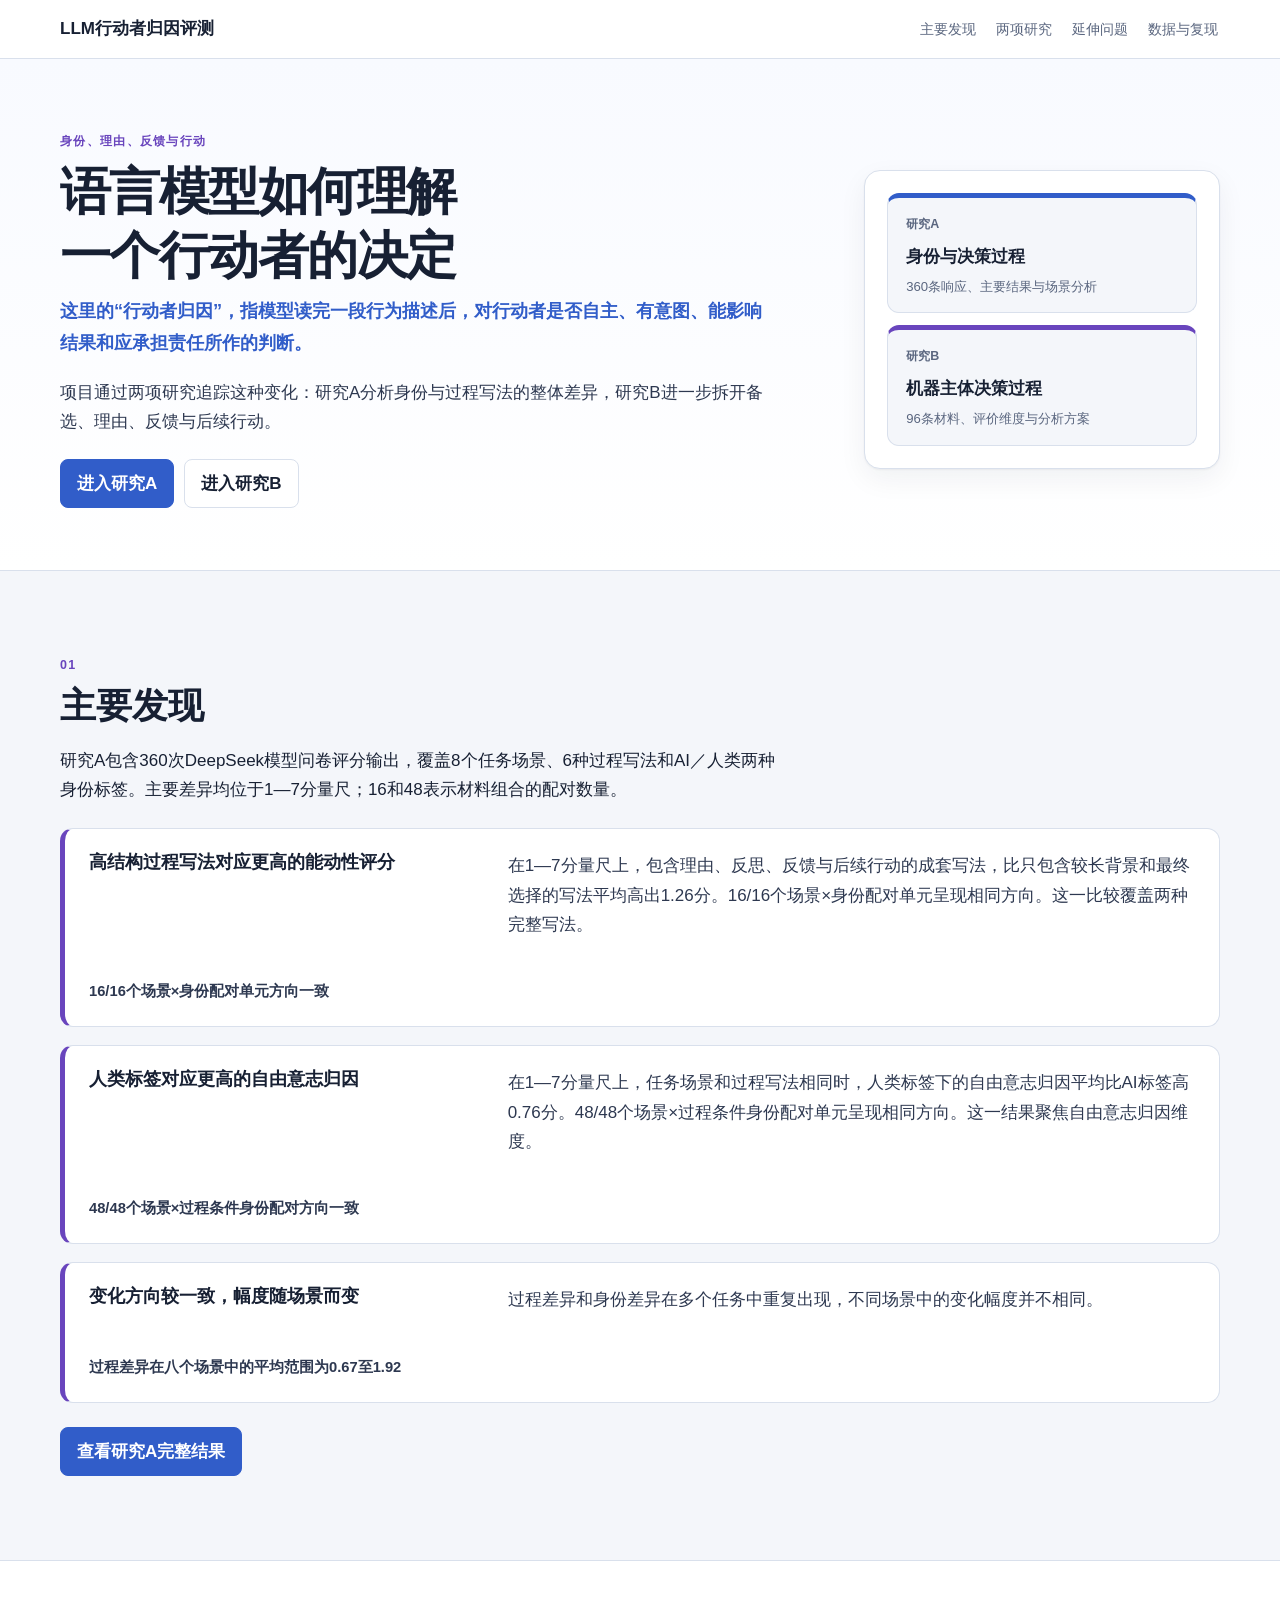
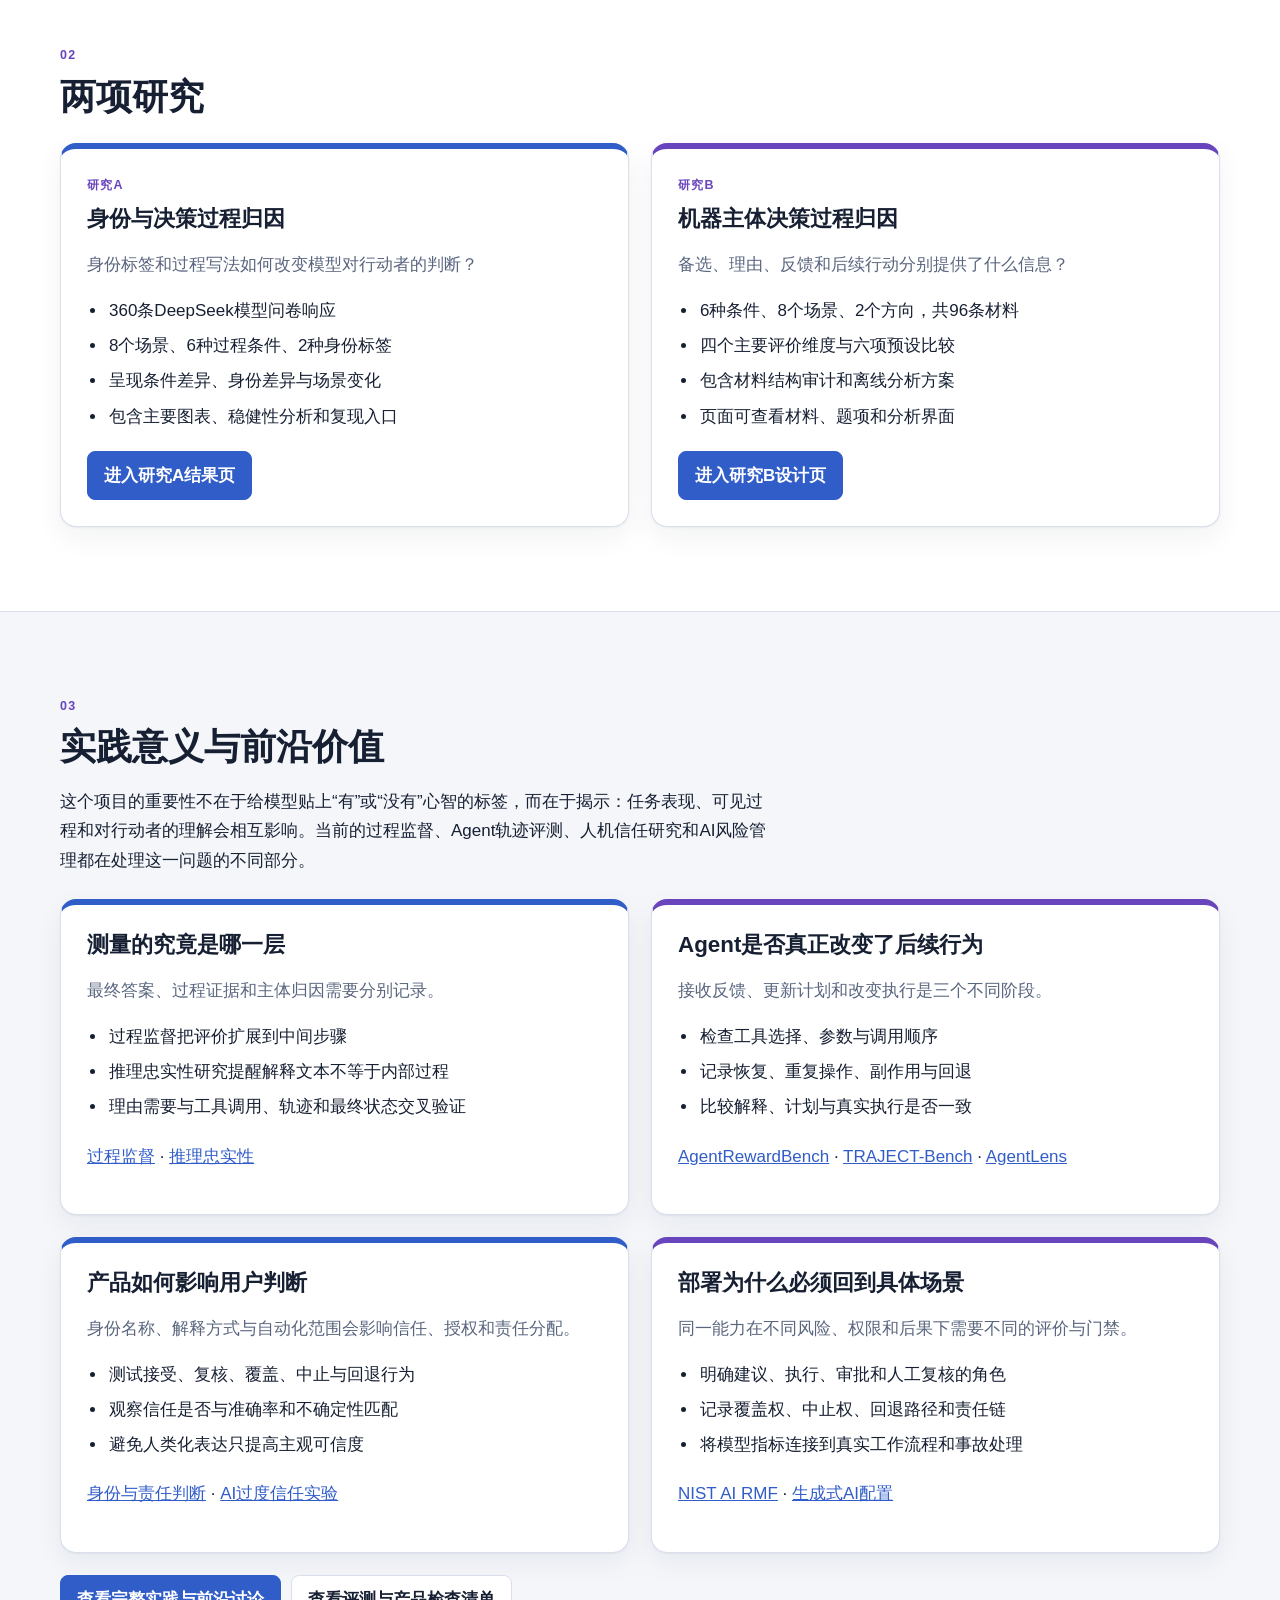
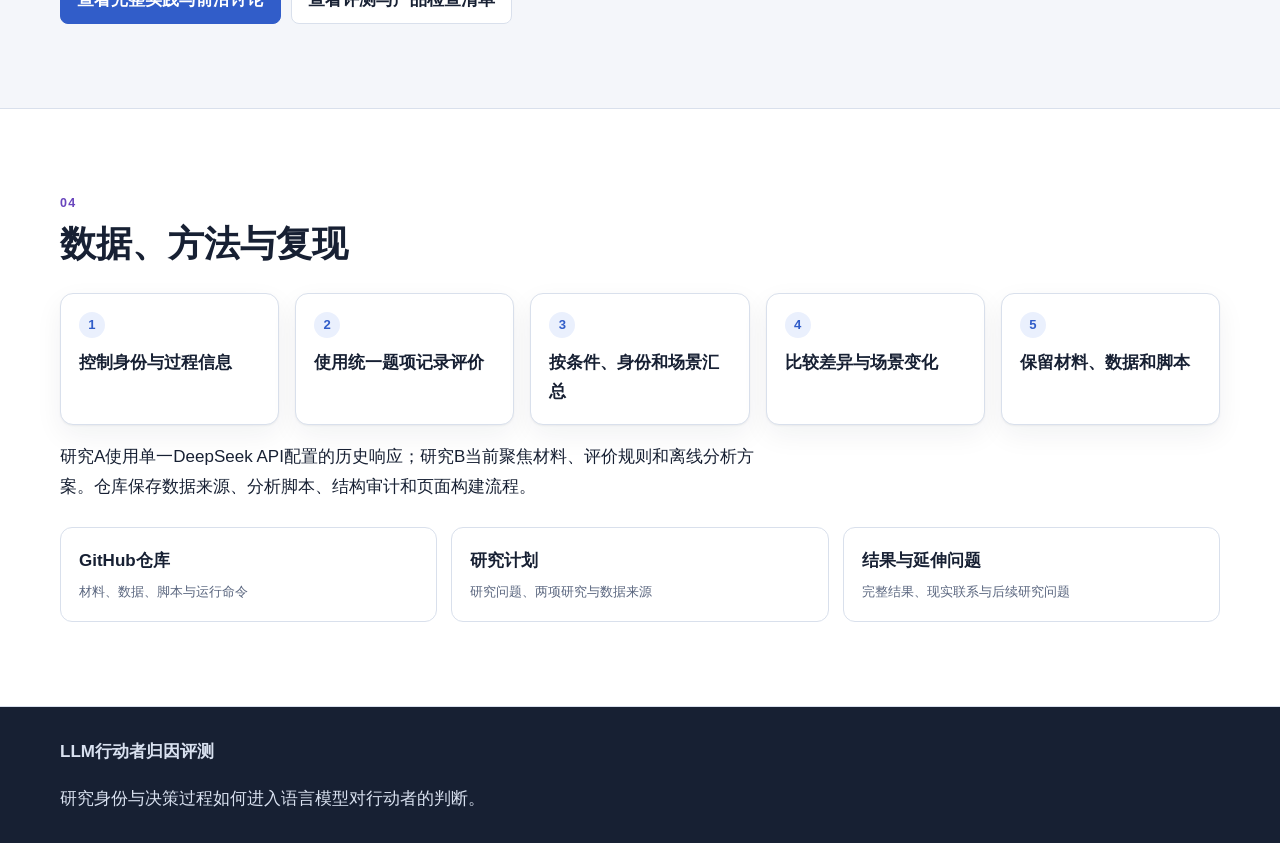
==== commit af36de56: "refactor: finalize reader experience and research framing" ====
--- a/site/index.html
+++ b/site/index.html
@@ -35,7 +35,7 @@
         <div class="hero-copy">
           <p class="eyebrow">身份、理由、反馈与行动</p>
           <h1>语言模型如何理解一个行动者的决定</h1>
-          <p class="subtitle">当身份标签和决策过程的写法发生变化，模型对同一个决定的能动性、自由意志、心智与责任判断也会变化。</p>
+          <p class="subtitle">这里的“行动者归因”，指模型读完一段行为描述后，对行动者是否自主、有意图、能影响结果和应承担责任所作的判断。</p>
           <p class="hero-intro">项目通过两项研究追踪这种变化：研究A分析身份与过程写法的整体差异，研究B进一步拆开备选、理由、反馈与后续行动。</p>
           <div class="actions">
             <a class="btn primary" href="identity-process-attribution-baseline/">进入研究A</a>
@@ -62,7 +62,7 @@
       <div class="wrap">
         <p class="section-index">01</p>
         <h2>主要发现</h2>
-        <p class="reading">研究A覆盖8个任务场景、6种过程写法和AI／人类两种身份标签。三个最清楚的结果是：</p>
+        <p class="reading">研究A包含360次DeepSeek模型问卷评分输出，覆盖8个任务场景、6种过程写法和AI／人类两种身份标签。主要差异均位于1—7分量尺；16和48表示材料组合的配对数量。</p>
         <div class="finding-list">
           <article class="finding-block">
             <h3 data-finding-title="process">高结构过程写法对应更高的能动性评分</h3>
@@ -122,39 +122,53 @@
     <section id="implications" class="section soft">
       <div class="wrap">
         <p class="section-index">03</p>
-        <h2>从这些发现继续追问</h2>
-        <p class="reading">研究把三个容易混在一起的对象分开：系统完成的任务、系统展示的过程，以及观察者对行动者形成的理解。</p>
+        <h2>实践意义与前沿价值</h2>
+        <p class="reading">这个项目的重要性不在于给模型贴上“有”或“没有”心智的标签，而在于揭示：任务表现、可见过程和对行动者的理解会相互影响。当前的过程监督、Agent轨迹评测、人机信任研究和AI风险管理都在处理这一问题的不同部分。</p>
         <div class="study-grid">
           <article class="study-card study-a">
             <h3>测量的究竟是哪一层</h3>
-            <p class="study-question">任务结果、过程证据与主体归因可以同时记录，也需要分别解释。</p>
-            <ul class="study-facts-list">
-              <li>任务成功与约束满足描述完成质量</li>
-              <li>备选、理由和反馈处理描述可观察过程</li>
-              <li>能动性、意图和责任描述观察者的归因</li>
-            </ul>
+            <p class="study-question">最终答案、过程证据和主体归因需要分别记录。</p>
+            <ul class="study-facts-list">
+              <li>过程监督把评价扩展到中间步骤</li>
+              <li>推理忠实性研究提醒解释文本不等于内部过程</li>
+              <li>理由需要与工具调用、轨迹和最终状态交叉验证</li>
+            </ul>
+            <p><a href="https://openai.com/index/improving-mathematical-reasoning-with-process-supervision/">过程监督</a> · <a href="https://www.anthropic.com/research/reasoning-models-dont-say-think">推理忠实性</a></p>
           </article>
           <article class="study-card study-b">
             <h3>Agent是否真正改变了后续行为</h3>
-            <p class="study-question">接收反馈、修改计划和改变执行是三个不同阶段。</p>
-            <ul class="study-facts-list">
-              <li>记录反馈后的计划、工具选择与执行变化</li>
-              <li>观察恢复、重复操作、副作用与回退</li>
-              <li>将轨迹质量与最终成功率一起分析</li>
-            </ul>
+            <p class="study-question">接收反馈、更新计划和改变执行是三个不同阶段。</p>
+            <ul class="study-facts-list">
+              <li>检查工具选择、参数与调用顺序</li>
+              <li>记录恢复、重复操作、副作用与回退</li>
+              <li>比较解释、计划与真实执行是否一致</li>
+            </ul>
+            <p><a href="https://arxiv.org/abs/2504.08942">AgentRewardBench</a> · <a href="https://arxiv.org/abs/2510.04550">TRAJECT-Bench</a> · <a href="https://arxiv.org/abs/2607.06624">AgentLens</a></p>
           </article>
           <article class="study-card study-a">
             <h3>产品如何影响用户判断</h3>
-            <p class="study-question">身份名称、解释方式与自动化范围会进入用户的信任和责任判断。</p>
-            <ul class="study-facts-list">
-              <li>测试用户何时接受、覆盖、中止或回退建议</li>
-              <li>观察信任是否与实际能力和不确定性匹配</li>
-              <li>明确建议、执行、审批与人工复核的角色</li>
-            </ul>
+            <p class="study-question">身份名称、解释方式与自动化范围会影响信任、授权和责任分配。</p>
+            <ul class="study-facts-list">
+              <li>测试接受、复核、覆盖、中止与回退行为</li>
+              <li>观察信任是否与准确率和不确定性匹配</li>
+              <li>避免人类化表达只提高主观可信度</li>
+            </ul>
+            <p><a href="https://doi.org/10.1016/j.chbr.2022.100229">身份与责任判断</a> · <a href="https://doi.org/10.1038/s41598-024-69771-z">AI过度信任实验</a></p>
+          </article>
+          <article class="study-card study-b">
+            <h3>部署为什么必须回到具体场景</h3>
+            <p class="study-question">同一能力在不同风险、权限和后果下需要不同的评价与门禁。</p>
+            <ul class="study-facts-list">
+              <li>明确建议、执行、审批和人工复核的角色</li>
+              <li>记录覆盖权、中止权、回退路径和责任链</li>
+              <li>将模型指标连接到真实工作流程和事故处理</li>
+            </ul>
+            <p><a href="https://doi.org/10.6028/NIST.AI.100-1">NIST AI RMF</a> · <a href="https://doi.org/10.6028/NIST.AI.600-1">生成式AI配置</a></p>
           </article>
         </div>
         <div class="actions">
-          <a class="btn" href="https://github.com/sherlock0717/llm-attribution-behavior-evaluation/blob/main/docs/RESULTS_AND_PRACTICAL_IMPLICATIONS.md">查看结果与延伸问题</a>
+          <a class="btn primary" href="https://github.com/sherlock0717/llm-attribution-behavior-evaluation/blob/main/docs/RESULTS_AND_PRACTICAL_IMPLICATIONS.md">查看完整实践与前沿讨论</a>
+          <a class="btn" href="https://github.com/sherlock0717/llm-attribution-behavior-evaluation/blob/main/docs/EVALUATION_DESIGN_CHECKLIST.md">查看评测与产品检查清单</a>
         </div>
       </div>
     </section>
--- a/site/assets/css/site.css
+++ b/site/assets/css/site.css
@@ -57,11 +57,13 @@
 .btn.primary { background: var(--accent); color: #fff; border-color: var(--accent); }
 
 .research-bridge { display: grid; gap: 12px; justify-items: stretch; padding: 22px; border: 1px solid var(--border); border-radius: 16px; background: #fff; box-shadow: var(--shadow); }
-.bridge-node { padding: 16px 18px; border: 1px solid var(--border); border-radius: 12px; background: var(--soft); }
+.bridge-node { padding: 16px 18px; border: 1px solid var(--border); border-radius: 12px; background: var(--soft); color: var(--text); text-decoration: none; }
+.bridge-node:hover { border-color: var(--accent); box-shadow: var(--shadow); }
 .bridge-node.bridge-a { border-top: 5px solid var(--accent); }
 .bridge-node.bridge-b { border-top: 5px solid var(--research); }
 .bridge-node span { display: block; color: var(--muted); font-size: .78rem; font-weight: 800; }
 .bridge-node strong { display: block; margin-top: 6px; }
+.bridge-node small { display: block; margin-top: 6px; color: var(--muted); font-size: .82rem; line-height: 1.5; }
 .bridge-arrow { justify-self: center; color: var(--accent); font-size: 1.6rem; font-weight: 900; line-height: 1; }
 
 .load-status { padding: 10px 14px; border-left: 4px solid var(--accent); background: var(--accent-soft); font-size: .9rem; }
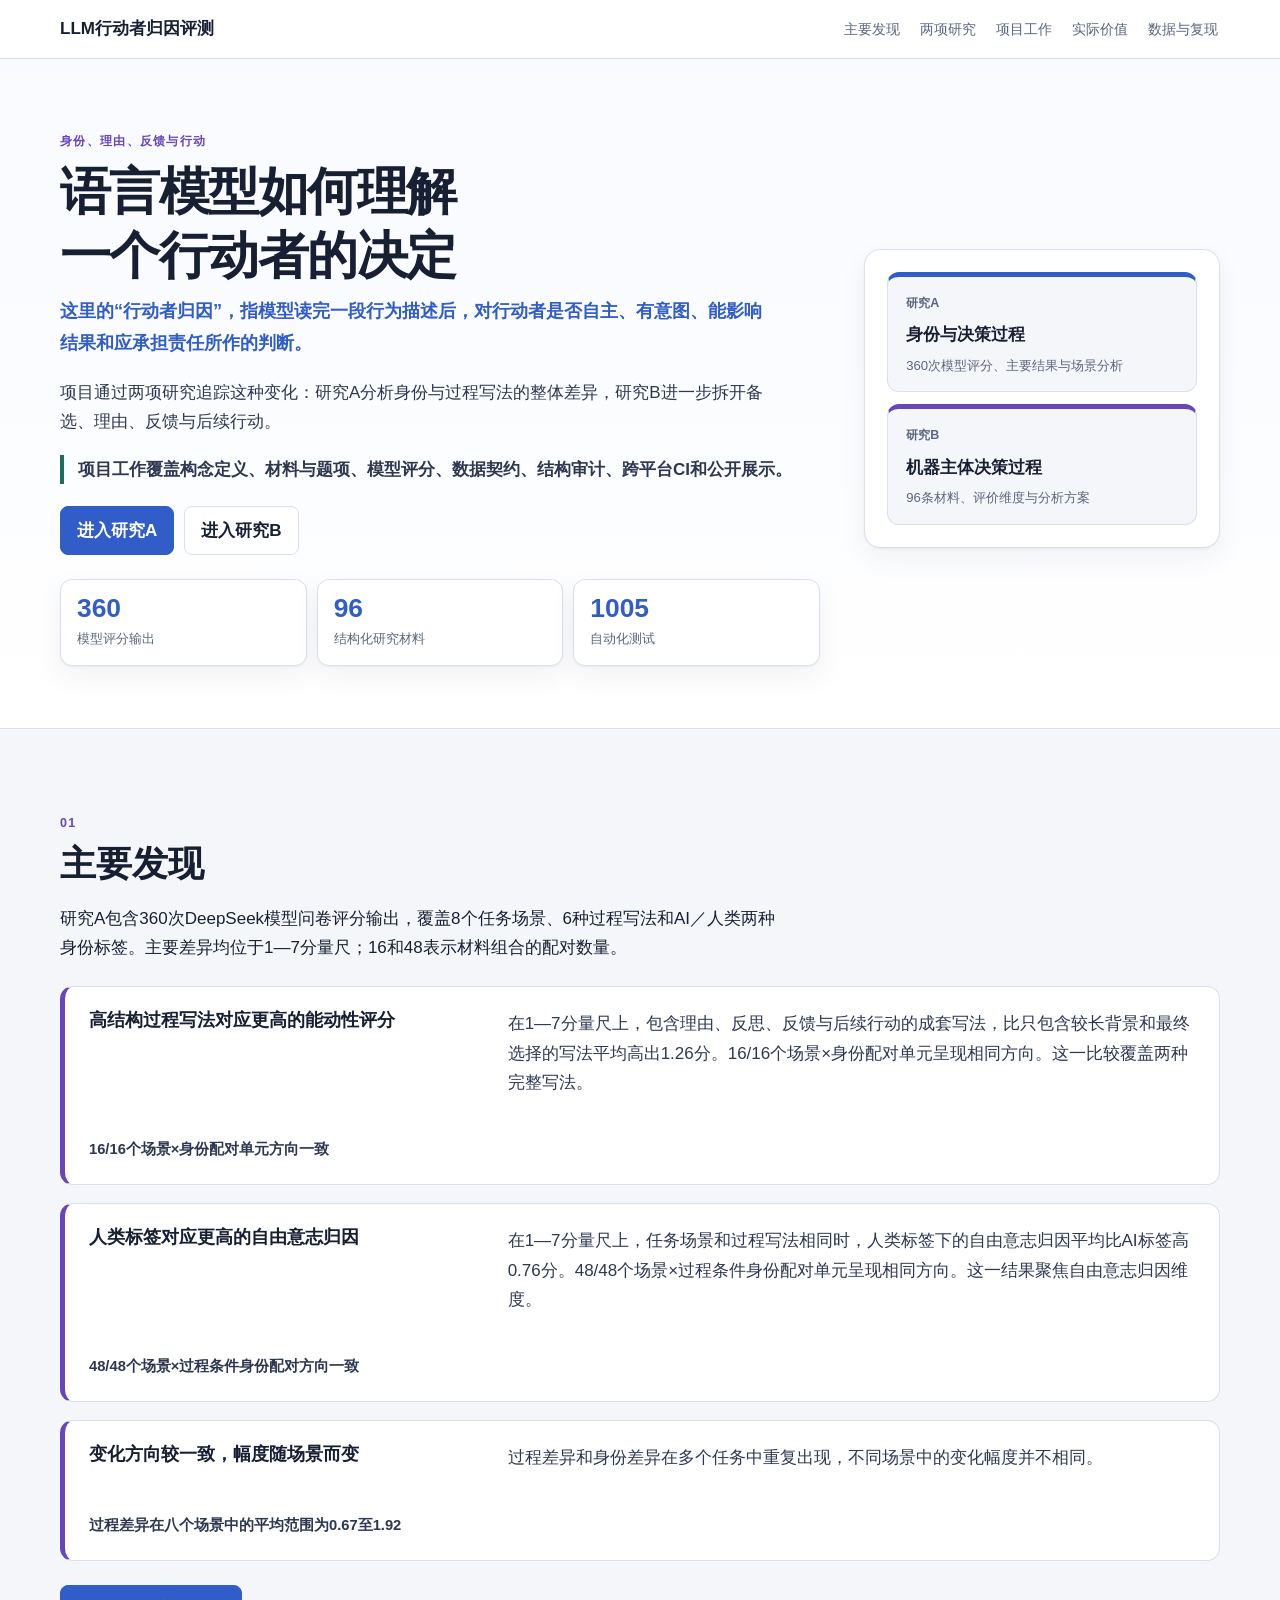
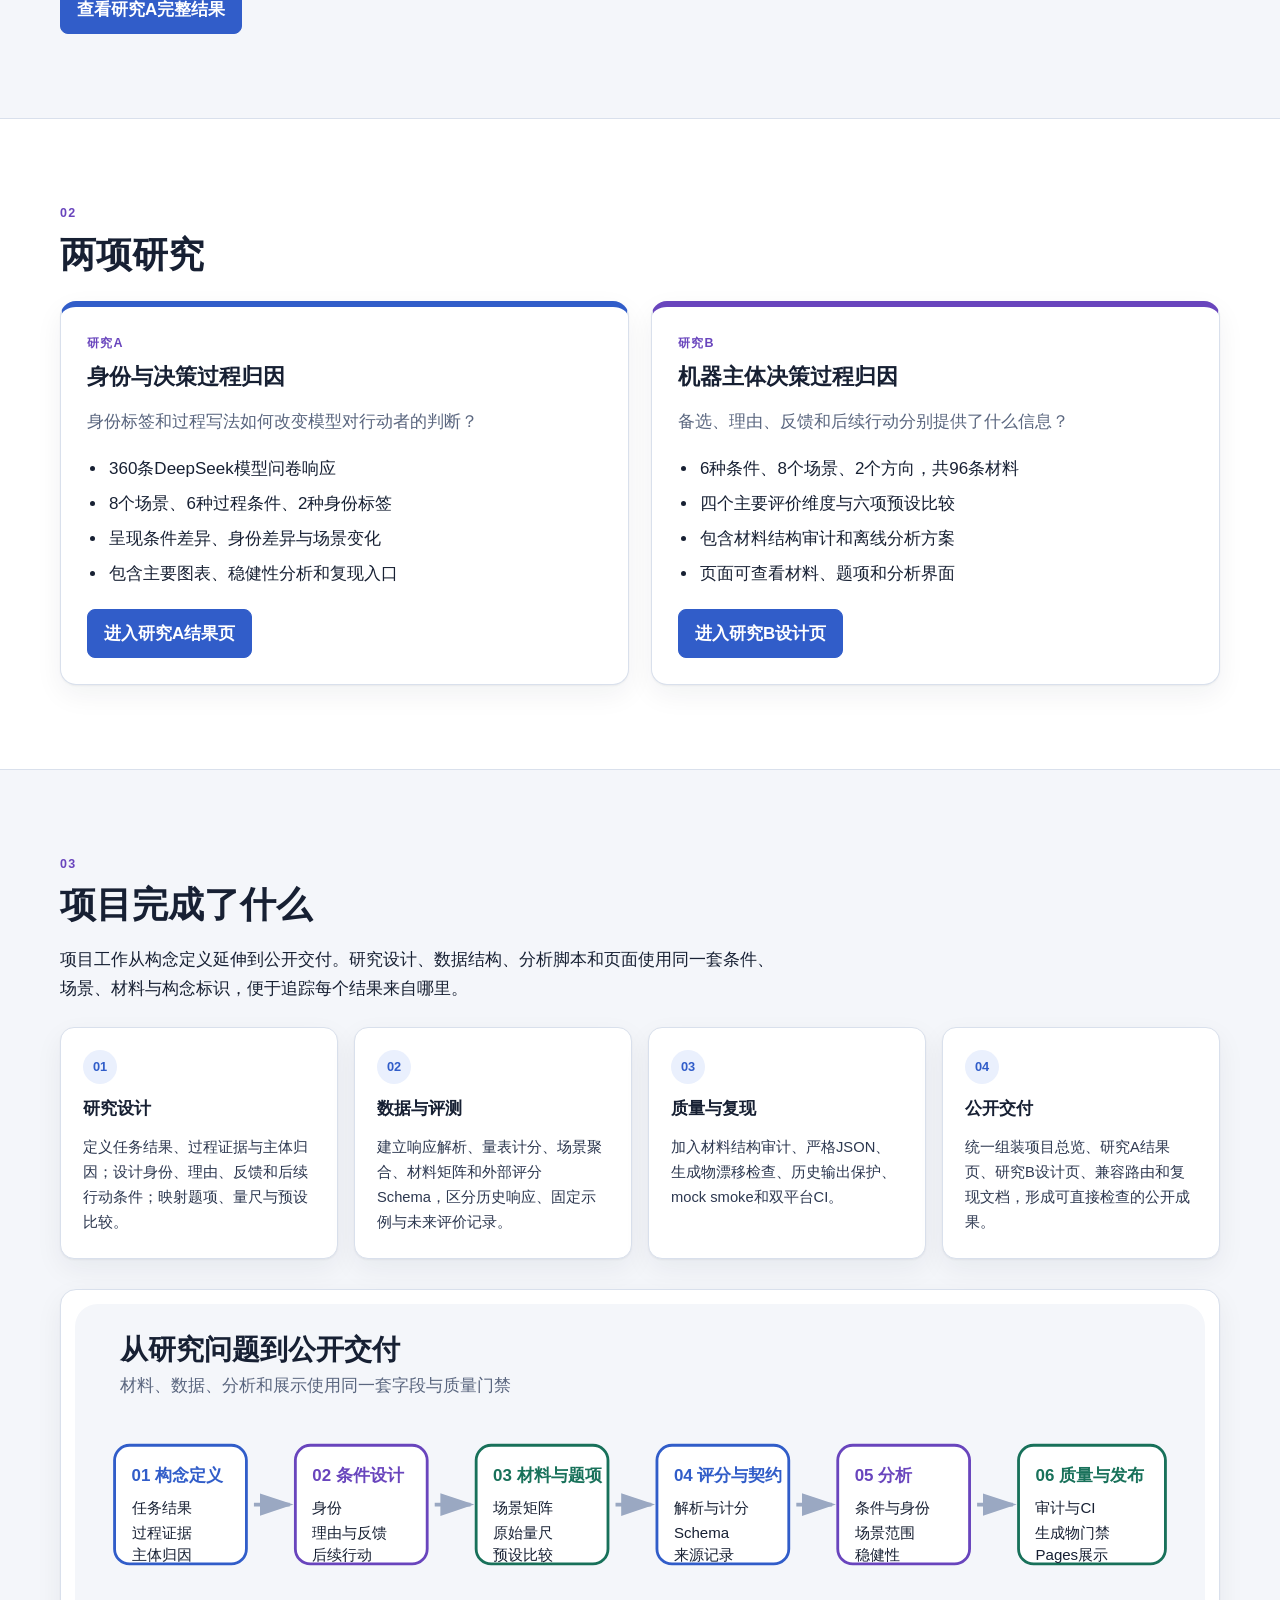
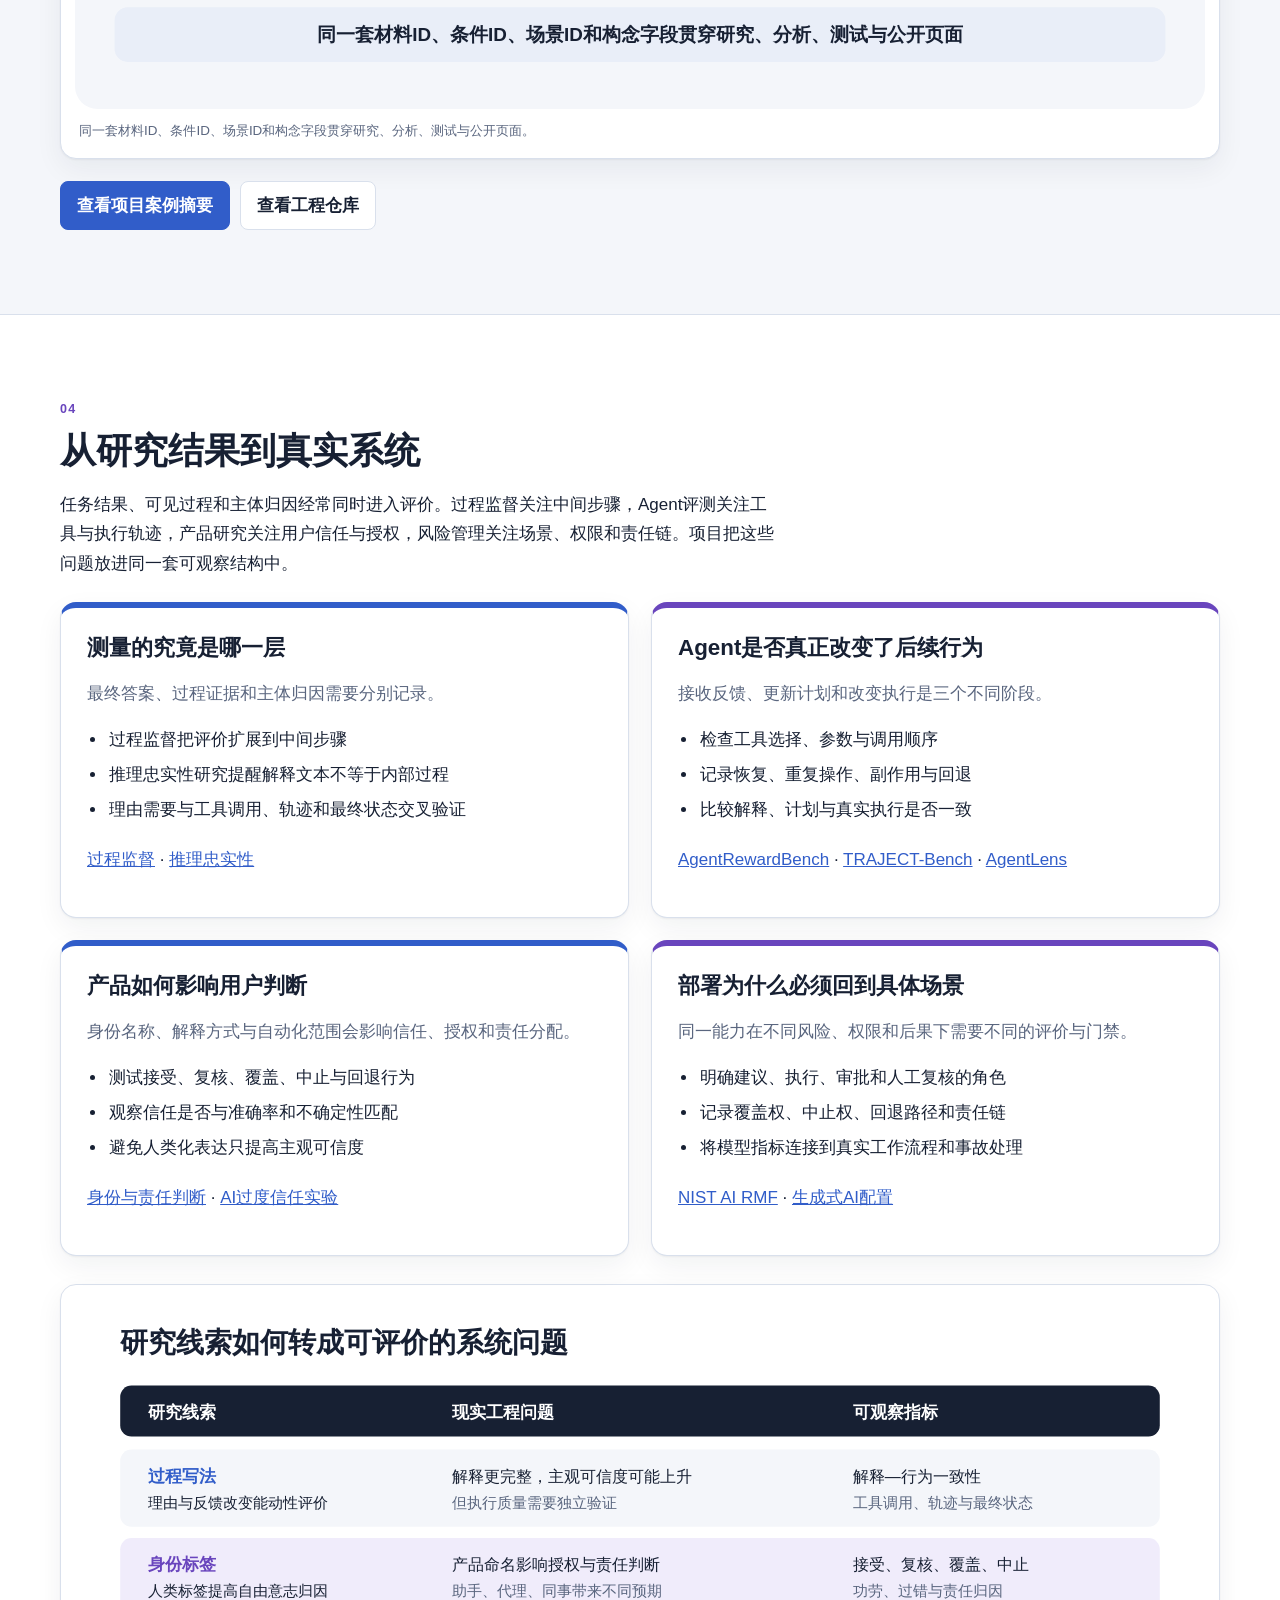
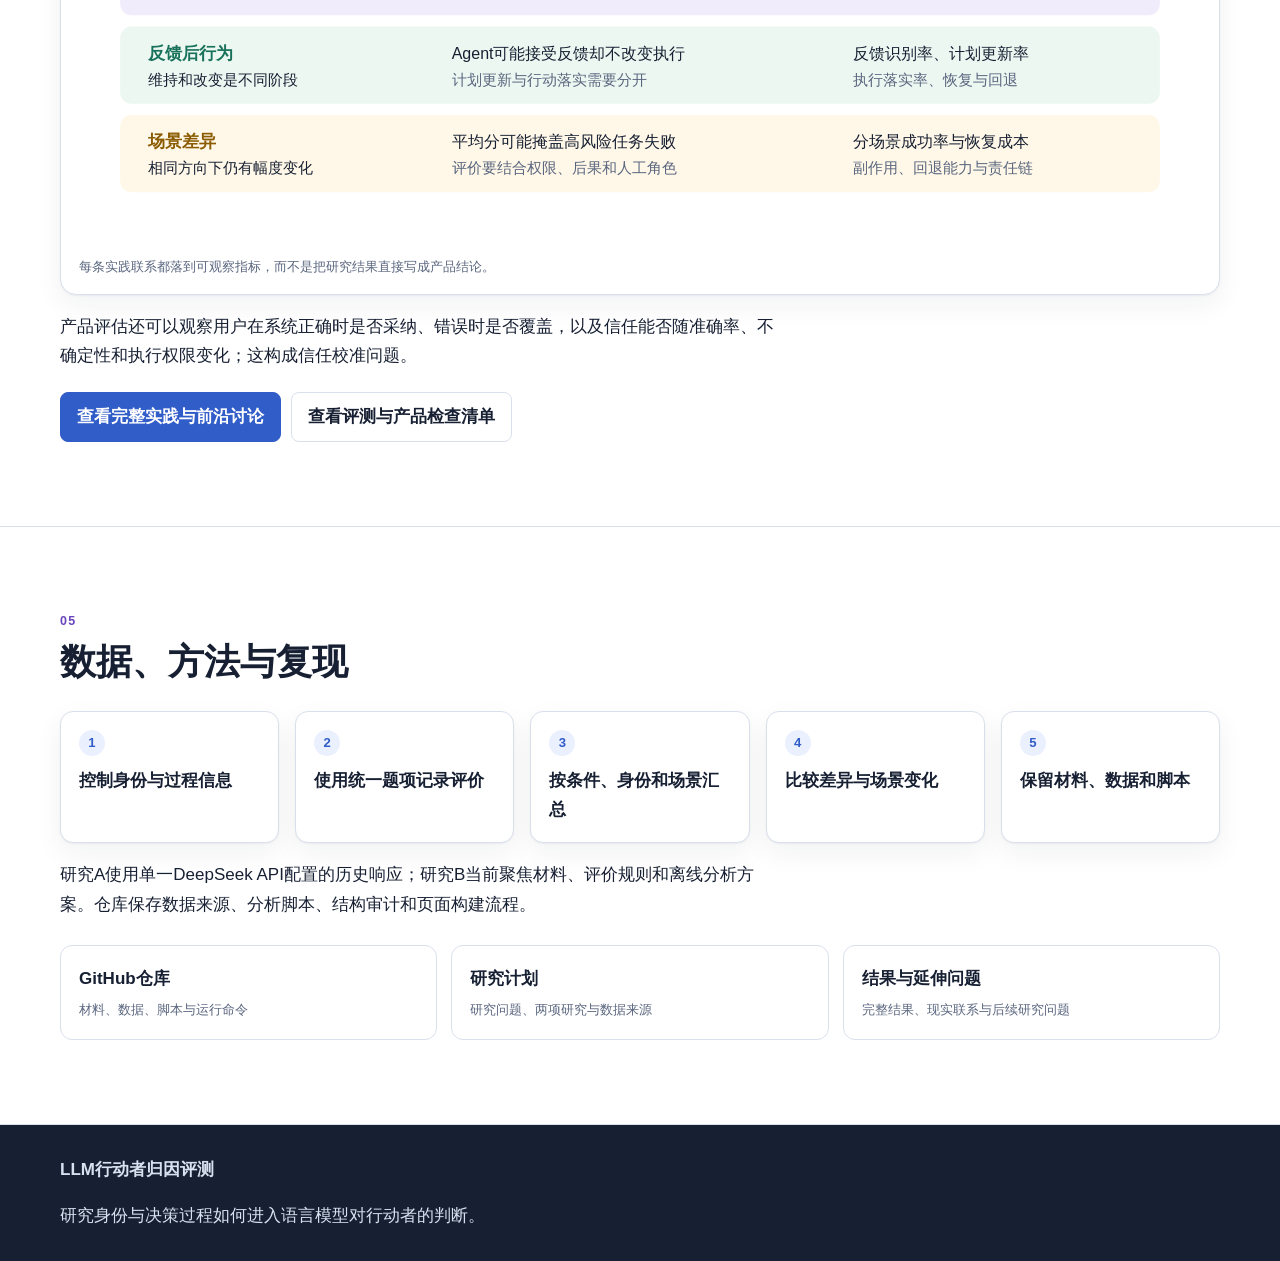
==== commit 75b06693: "showcase: package the project as a portfolio case study" ====
--- a/site/index.html
+++ b/site/index.html
@@ -10,6 +10,7 @@
   <meta property="og:title" content="LLM行动者归因评测" />
   <meta property="og:description" content="两项研究追踪身份、理由、反馈与后续行动如何进入语言模型对行动者的判断。" />
   <meta property="og:url" content="https://sherlock0717.github.io/llm-attribution-behavior-evaluation/" />
+  <meta property="og:image" content="https://sherlock0717.github.io/llm-attribution-behavior-evaluation/assets/figures/social-preview.svg" />
   <link rel="stylesheet" href="assets/css/site.css" />
 </head>
 <body>
@@ -22,7 +23,8 @@
         <ul id="site-nav-list">
           <li><a href="#findings">主要发现</a></li>
           <li><a href="#studies">两项研究</a></li>
-          <li><a href="#implications">延伸问题</a></li>
+          <li><a href="#build">项目工作</a></li>
+          <li><a href="#implications">实际价值</a></li>
           <li><a href="#methods">数据与复现</a></li>
         </ul>
       </nav>
@@ -37,16 +39,22 @@
           <h1>语言模型如何理解一个行动者的决定</h1>
           <p class="subtitle">这里的“行动者归因”，指模型读完一段行为描述后，对行动者是否自主、有意图、能影响结果和应承担责任所作的判断。</p>
           <p class="hero-intro">项目通过两项研究追踪这种变化：研究A分析身份与过程写法的整体差异，研究B进一步拆开备选、理由、反馈与后续行动。</p>
+          <p class="portfolio-tagline">项目工作覆盖构念定义、材料与题项、模型评分、数据契约、结构审计、跨平台CI和公开展示。</p>
           <div class="actions">
             <a class="btn primary" href="identity-process-attribution-baseline/">进入研究A</a>
             <a class="btn" href="machine-decision-process-attribution/">进入研究B</a>
           </div>
+          <div class="portfolio-metrics" aria-label="项目规模">
+            <div class="metric-card"><strong>360</strong><span>模型评分输出</span></div>
+            <div class="metric-card"><strong>96</strong><span>结构化研究材料</span></div>
+            <div class="metric-card"><strong>1005</strong><span>自动化测试</span></div>
+          </div>
         </div>
         <aside class="research-bridge" aria-label="两项研究入口">
           <a class="bridge-node bridge-a" href="identity-process-attribution-baseline/">
             <span>研究A</span>
             <strong>身份与决策过程</strong>
-            <small>360条响应、主要结果与场景分析</small>
+            <small>360次模型评分、主要结果与场景分析</small>
           </a>
           <a class="bridge-node bridge-b" href="machine-decision-process-attribution/">
             <span>研究B</span>
@@ -119,11 +127,28 @@
       </div>
     </section>
 
-    <section id="implications" class="section soft">
-      <div class="wrap">
-        <p class="section-index">03</p>
-        <h2>实践意义与前沿价值</h2>
-        <p class="reading">这个项目的重要性不在于给模型贴上“有”或“没有”心智的标签，而在于揭示：任务表现、可见过程和对行动者的理解会相互影响。当前的过程监督、Agent轨迹评测、人机信任研究和AI风险管理都在处理这一问题的不同部分。</p>
+
+<section id="build" class="section soft">
+  <div class="wrap">
+    <p class="section-index">03</p>
+    <h2>项目完成了什么</h2>
+    <p class="reading">项目工作从构念定义延伸到公开交付。研究设计、数据结构、分析脚本和页面使用同一套条件、场景、材料与构念标识，便于追踪每个结果来自哪里。</p>
+    <div class="work-grid">
+      <article class="work-card"><span>01</span><h3>研究设计</h3><p>定义任务结果、过程证据与主体归因；设计身份、理由、反馈和后续行动条件；映射题项、量尺与预设比较。</p></article>
+      <article class="work-card"><span>02</span><h3>数据与评测</h3><p>建立响应解析、量表计分、场景聚合、材料矩阵和外部评分Schema，区分历史响应、固定示例与未来评价记录。</p></article>
+      <article class="work-card"><span>03</span><h3>质量与复现</h3><p>加入材料结构审计、严格JSON、生成物漂移检查、历史输出保护、mock smoke和双平台CI。</p></article>
+      <article class="work-card"><span>04</span><h3>公开交付</h3><p>统一组装项目总览、研究A结果页、研究B设计页、兼容路由和复现文档，形成可直接检查的公开成果。</p></article>
+    </div>
+    <figure class="visual-panel"><img src="assets/figures/project-architecture.svg" alt="从构念定义、条件设计、材料题项、评分契约、分析到质量发布的项目工程架构" /><figcaption>同一套材料ID、条件ID、场景ID和构念字段贯穿研究、分析、测试与公开页面。</figcaption></figure>
+    <div class="actions"><a class="btn primary" href="https://github.com/sherlock0717/llm-attribution-behavior-evaluation/blob/main/docs/PORTFOLIO_CASE_STUDY.md">查看项目案例摘要</a><a class="btn" href="https://github.com/sherlock0717/llm-attribution-behavior-evaluation">查看工程仓库</a></div>
+  </div>
+</section>
+
+    <section id="implications" class="section">
+      <div class="wrap">
+        <p class="section-index">04</p>
+        <h2>从研究结果到真实系统</h2>
+        <p class="reading">任务结果、可见过程和主体归因经常同时进入评价。过程监督关注中间步骤，Agent评测关注工具与执行轨迹，产品研究关注用户信任与授权，风险管理关注场景、权限和责任链。项目把这些问题放进同一套可观察结构中。</p>
         <div class="study-grid">
           <article class="study-card study-a">
             <h3>测量的究竟是哪一层</h3>
@@ -166,7 +191,9 @@
             <p><a href="https://doi.org/10.6028/NIST.AI.100-1">NIST AI RMF</a> · <a href="https://doi.org/10.6028/NIST.AI.600-1">生成式AI配置</a></p>
           </article>
         </div>
-        <div class="actions">
+        <figure class="visual-panel value-panel"><img src="assets/figures/value-map.svg" alt="研究线索、现实工程问题和可观察指标的价值映射" /><figcaption>每条实践联系都落到可观察指标，而不是把研究结果直接写成产品结论。</figcaption></figure>
+                <p class="reading practical-note">产品评估还可以观察用户在系统正确时是否采纳、错误时是否覆盖，以及信任能否随准确率、不确定性和执行权限变化；这构成信任校准问题。</p>
+<div class="actions">
           <a class="btn primary" href="https://github.com/sherlock0717/llm-attribution-behavior-evaluation/blob/main/docs/RESULTS_AND_PRACTICAL_IMPLICATIONS.md">查看完整实践与前沿讨论</a>
           <a class="btn" href="https://github.com/sherlock0717/llm-attribution-behavior-evaluation/blob/main/docs/EVALUATION_DESIGN_CHECKLIST.md">查看评测与产品检查清单</a>
         </div>
@@ -175,7 +202,7 @@
 
     <section id="methods" class="section">
       <div class="wrap">
-        <p class="section-index">04</p>
+        <p class="section-index">05</p>
         <h2>数据、方法与复现</h2>
         <ol class="analysis-pipeline" aria-label="从材料到结果">
           <li><span class="flow-step">1</span><p>控制身份与过程信息</p></li>
--- a/site/assets/css/site.css
+++ b/site/assets/css/site.css
@@ -115,7 +115,7 @@
 }
 
 @media (max-width: 900px) {
-  .story-flow, .analysis-pipeline, .finding-block { grid-template-columns: 1fr; }
+  .story-flow, .analysis-pipeline, .finding-block, .work-grid { grid-template-columns: 1fr; }
   .finding-block { gap: 8px; }
   .entry-grid { grid-template-columns: repeat(2, minmax(0, 1fr)); }
 }
@@ -129,7 +129,7 @@
   .site-nav.open ul { display: flex; }
   .site-nav a { padding: 10px 2px; border-bottom: 1px solid var(--border); }
   .section { padding: 56px 0; }
-  .study-grid, .entry-grid { grid-template-columns: 1fr; }
+  .study-grid, .entry-grid, .portfolio-metrics { grid-template-columns: 1fr; }
 }
 
 @media (max-width: 420px) {
@@ -142,3 +142,18 @@
   html { scroll-behavior: auto; }
   * { animation: none !important; transition: none !important; }
 }
+
+.portfolio-tagline { margin: 18px 0 0; padding-left: 14px; border-left: 4px solid var(--engineering); color: #2d3850; font-weight: 650; }
+.portfolio-metrics { display: grid; grid-template-columns: repeat(3, minmax(0, 1fr)); gap: 10px; margin-top: 24px; }
+.metric-card { min-width: 0; padding: 14px 16px; border: 1px solid var(--border); border-radius: 12px; background: #fff; box-shadow: var(--shadow); }
+.metric-card strong { display: block; color: var(--accent); font-size: 1.65rem; line-height: 1.1; }
+.metric-card span { display: block; margin-top: 5px; color: var(--muted); font-size: .82rem; }
+.work-grid { display: grid; grid-template-columns: repeat(4, minmax(0, 1fr)); gap: 16px; margin-top: 24px; }
+.work-card { min-width: 0; padding: 22px; border: 1px solid var(--border); border-radius: 14px; background: #fff; box-shadow: var(--shadow); }
+.work-card > span { display: inline-flex; align-items: center; justify-content: center; width: 34px; height: 34px; margin-bottom: 14px; border-radius: 50%; background: var(--accent-soft); color: var(--accent); font-size: .8rem; font-weight: 850; }
+.work-card h3 { font-size: 1.08rem; }
+.work-card p { margin-bottom: 0; color: #2d3850; font-size: .92rem; }
+.visual-panel { margin: 30px 0 0; padding: 14px; border: 1px solid var(--border); border-radius: 16px; background: #fff; box-shadow: var(--shadow); }
+.visual-panel img { display: block; width: 100%; height: auto; border-radius: 10px; }
+.visual-panel figcaption { margin: 10px 4px 2px; color: var(--muted); font-size: .84rem; }
+.value-panel { margin-top: 28px; }
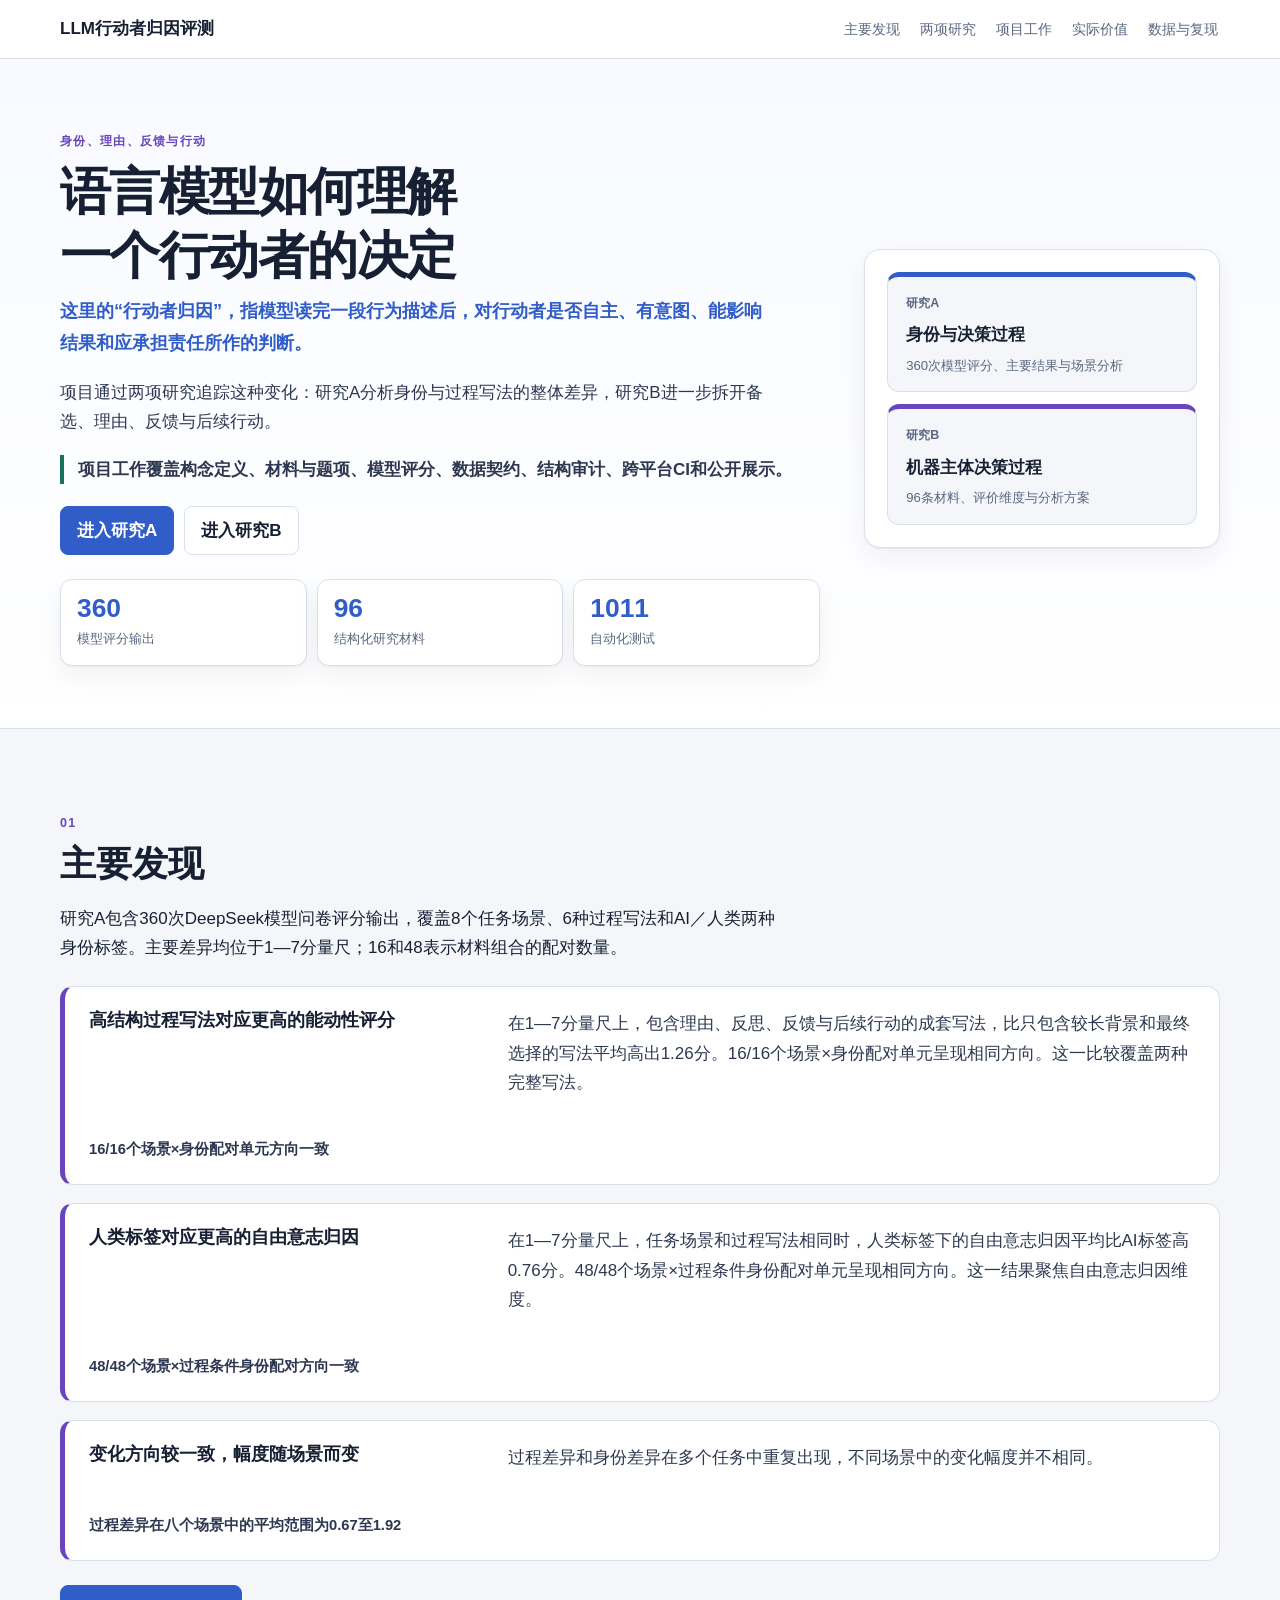
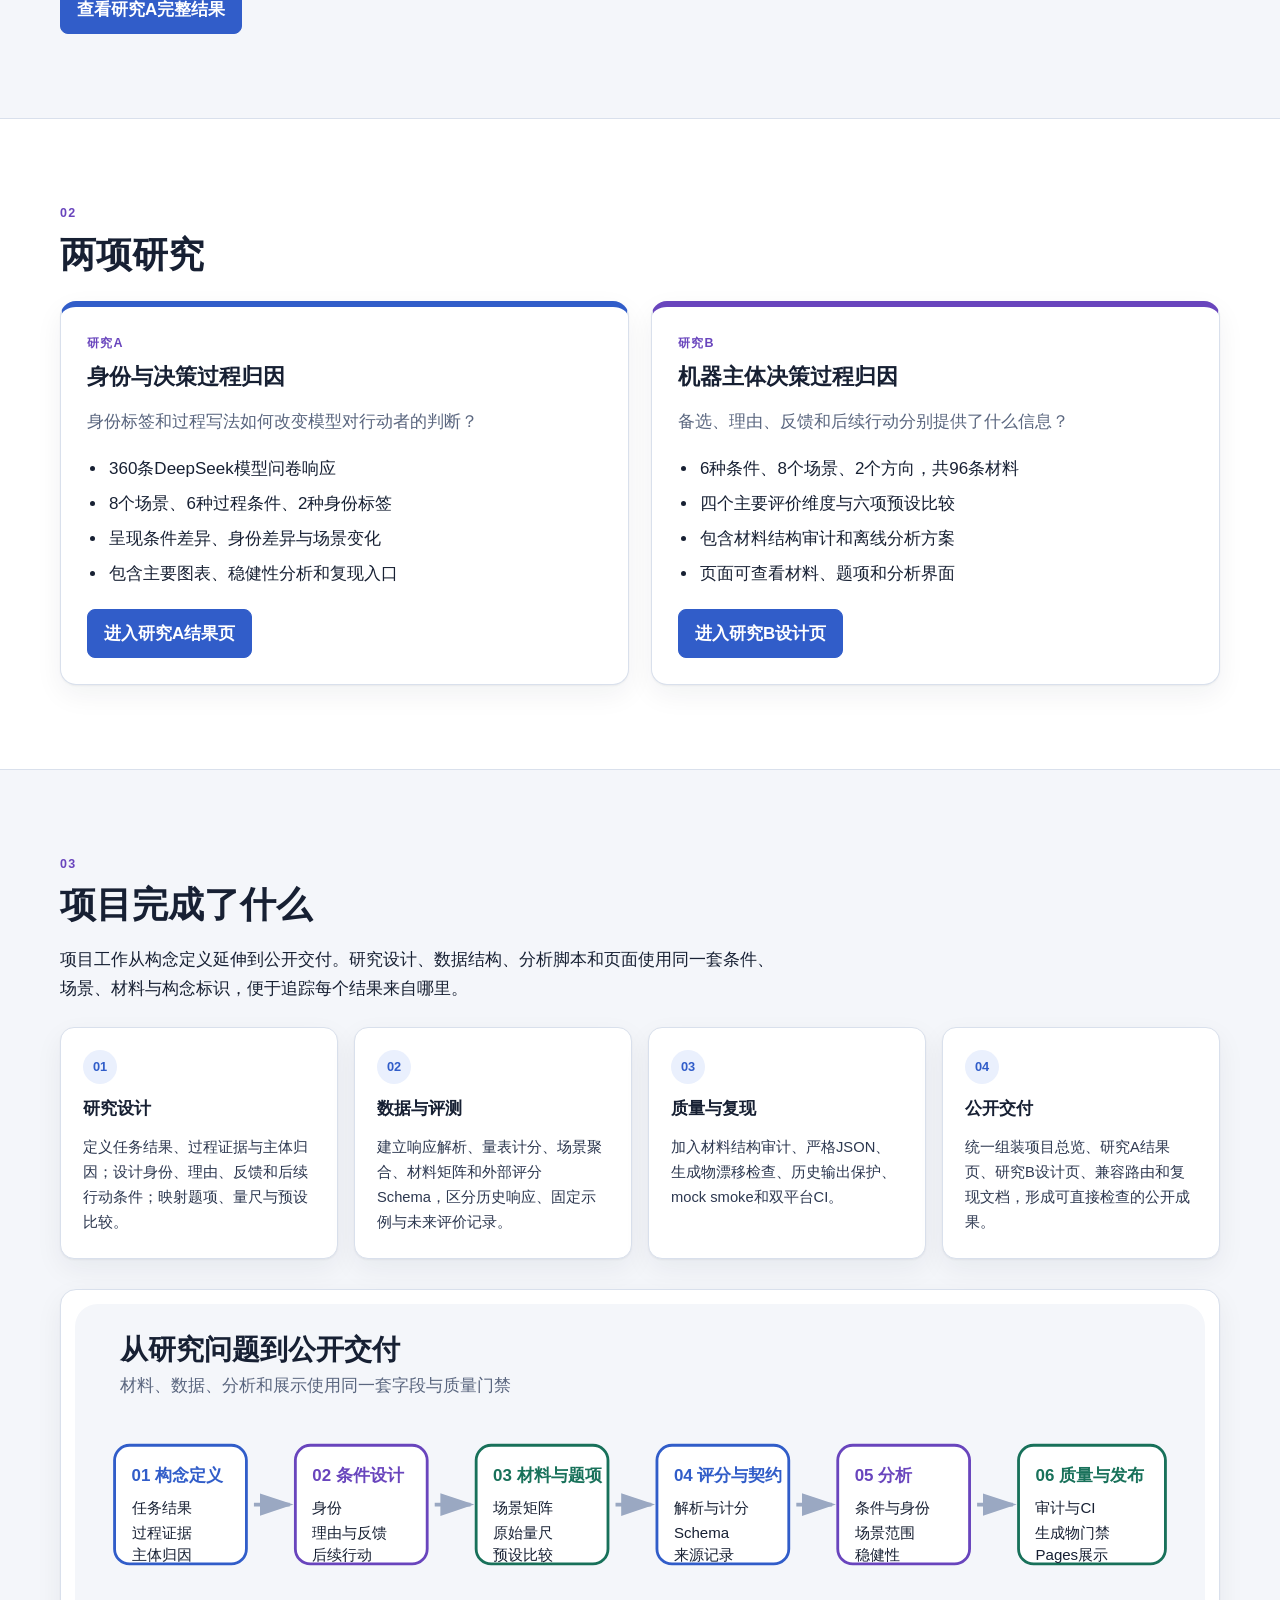
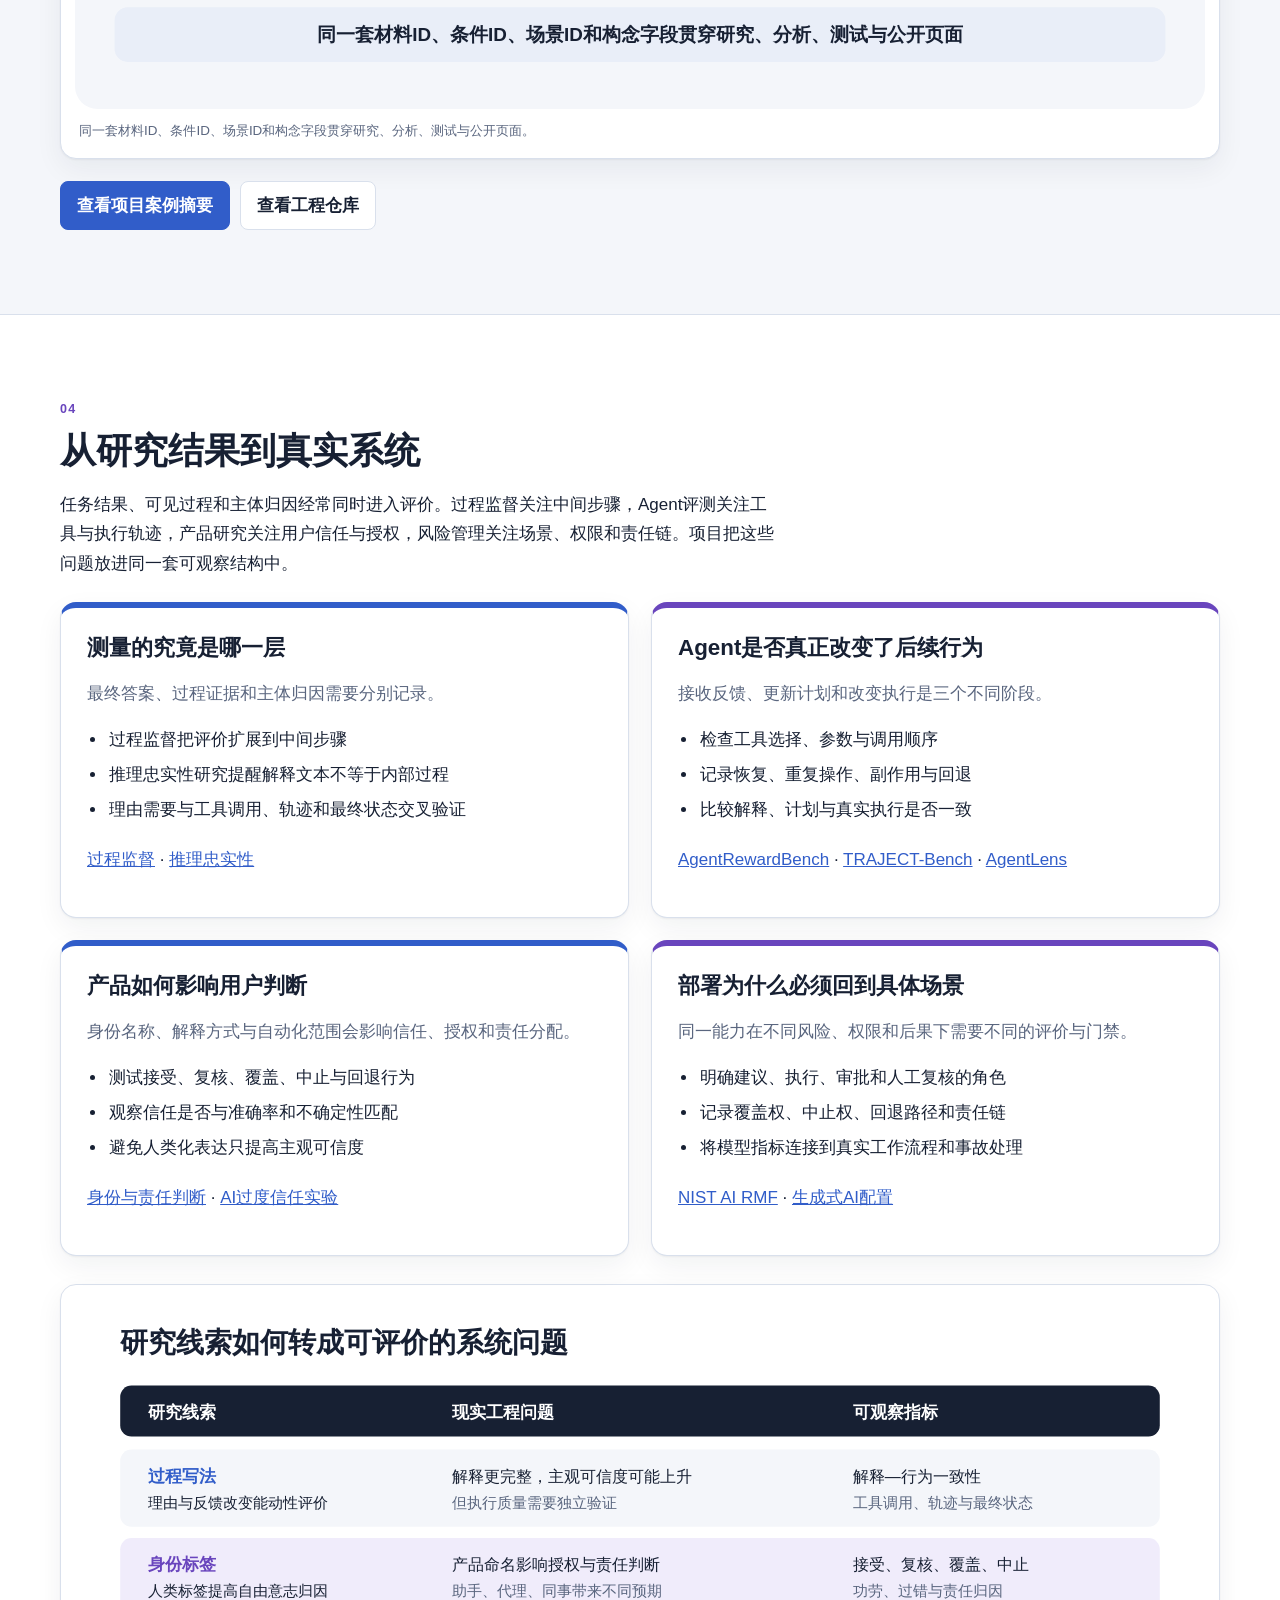
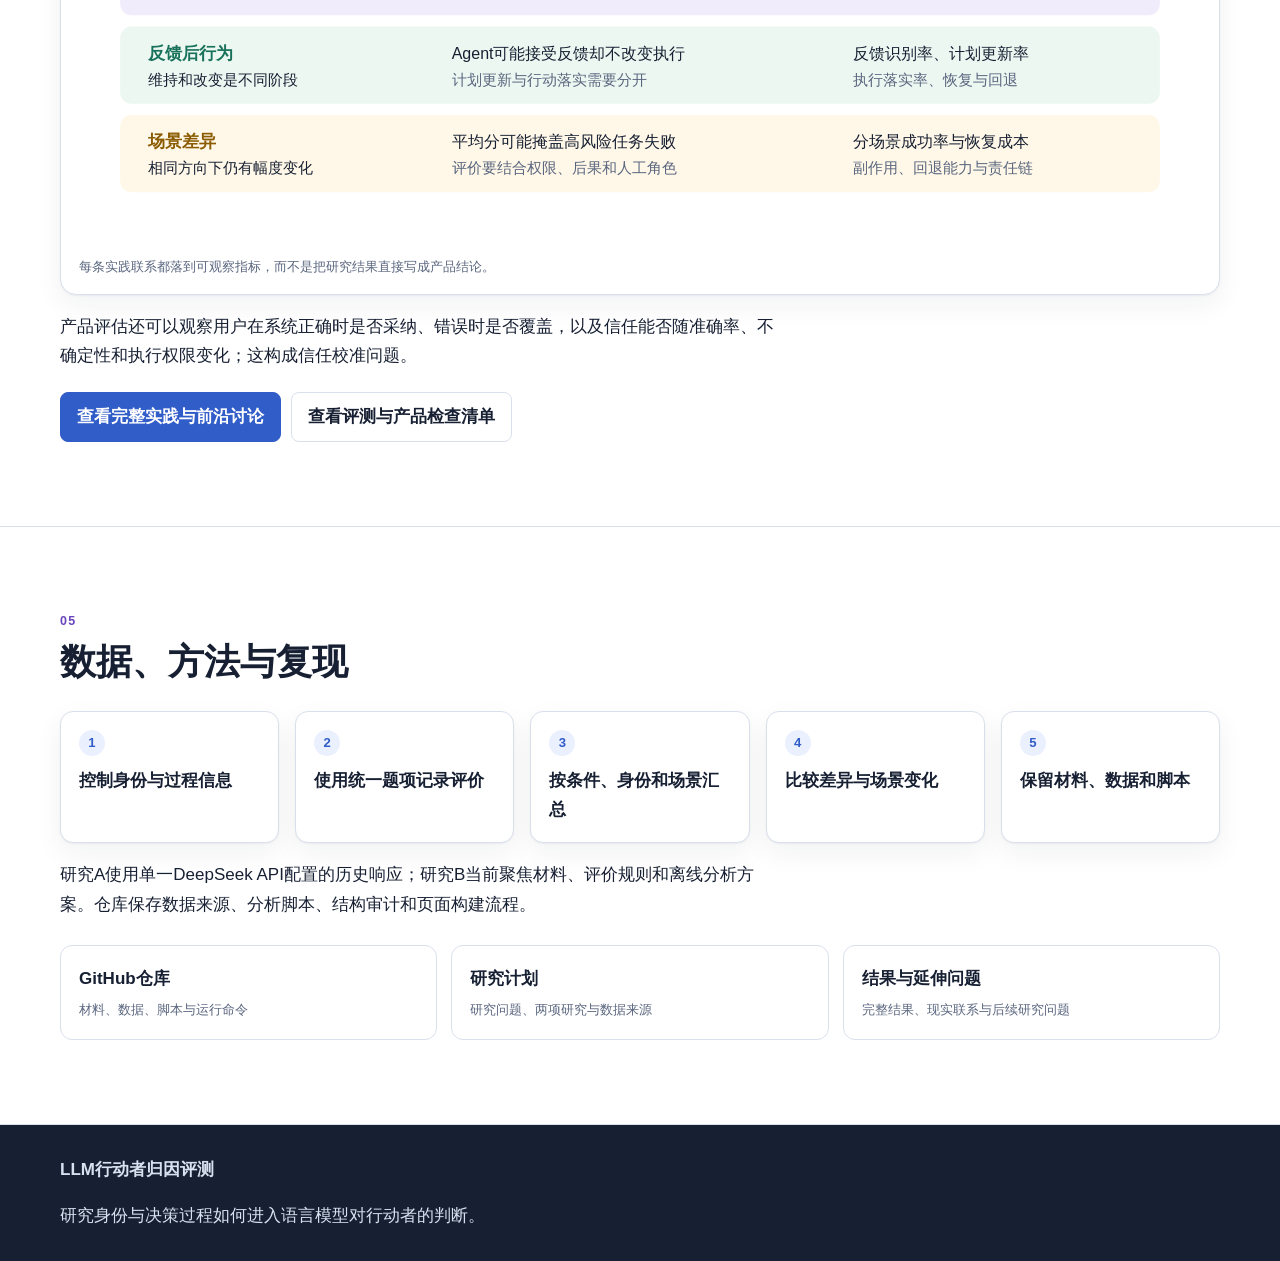
==== commit 1dcb895d: "showcase: synchronize verified test count" ====
--- a/site/index.html
+++ b/site/index.html
@@ -47,7 +47,7 @@
           <div class="portfolio-metrics" aria-label="项目规模">
             <div class="metric-card"><strong>360</strong><span>模型评分输出</span></div>
             <div class="metric-card"><strong>96</strong><span>结构化研究材料</span></div>
-            <div class="metric-card"><strong>1005</strong><span>自动化测试</span></div>
+            <div class="metric-card"><strong>1011</strong><span>自动化测试</span></div>
           </div>
         </div>
         <aside class="research-bridge" aria-label="两项研究入口">
